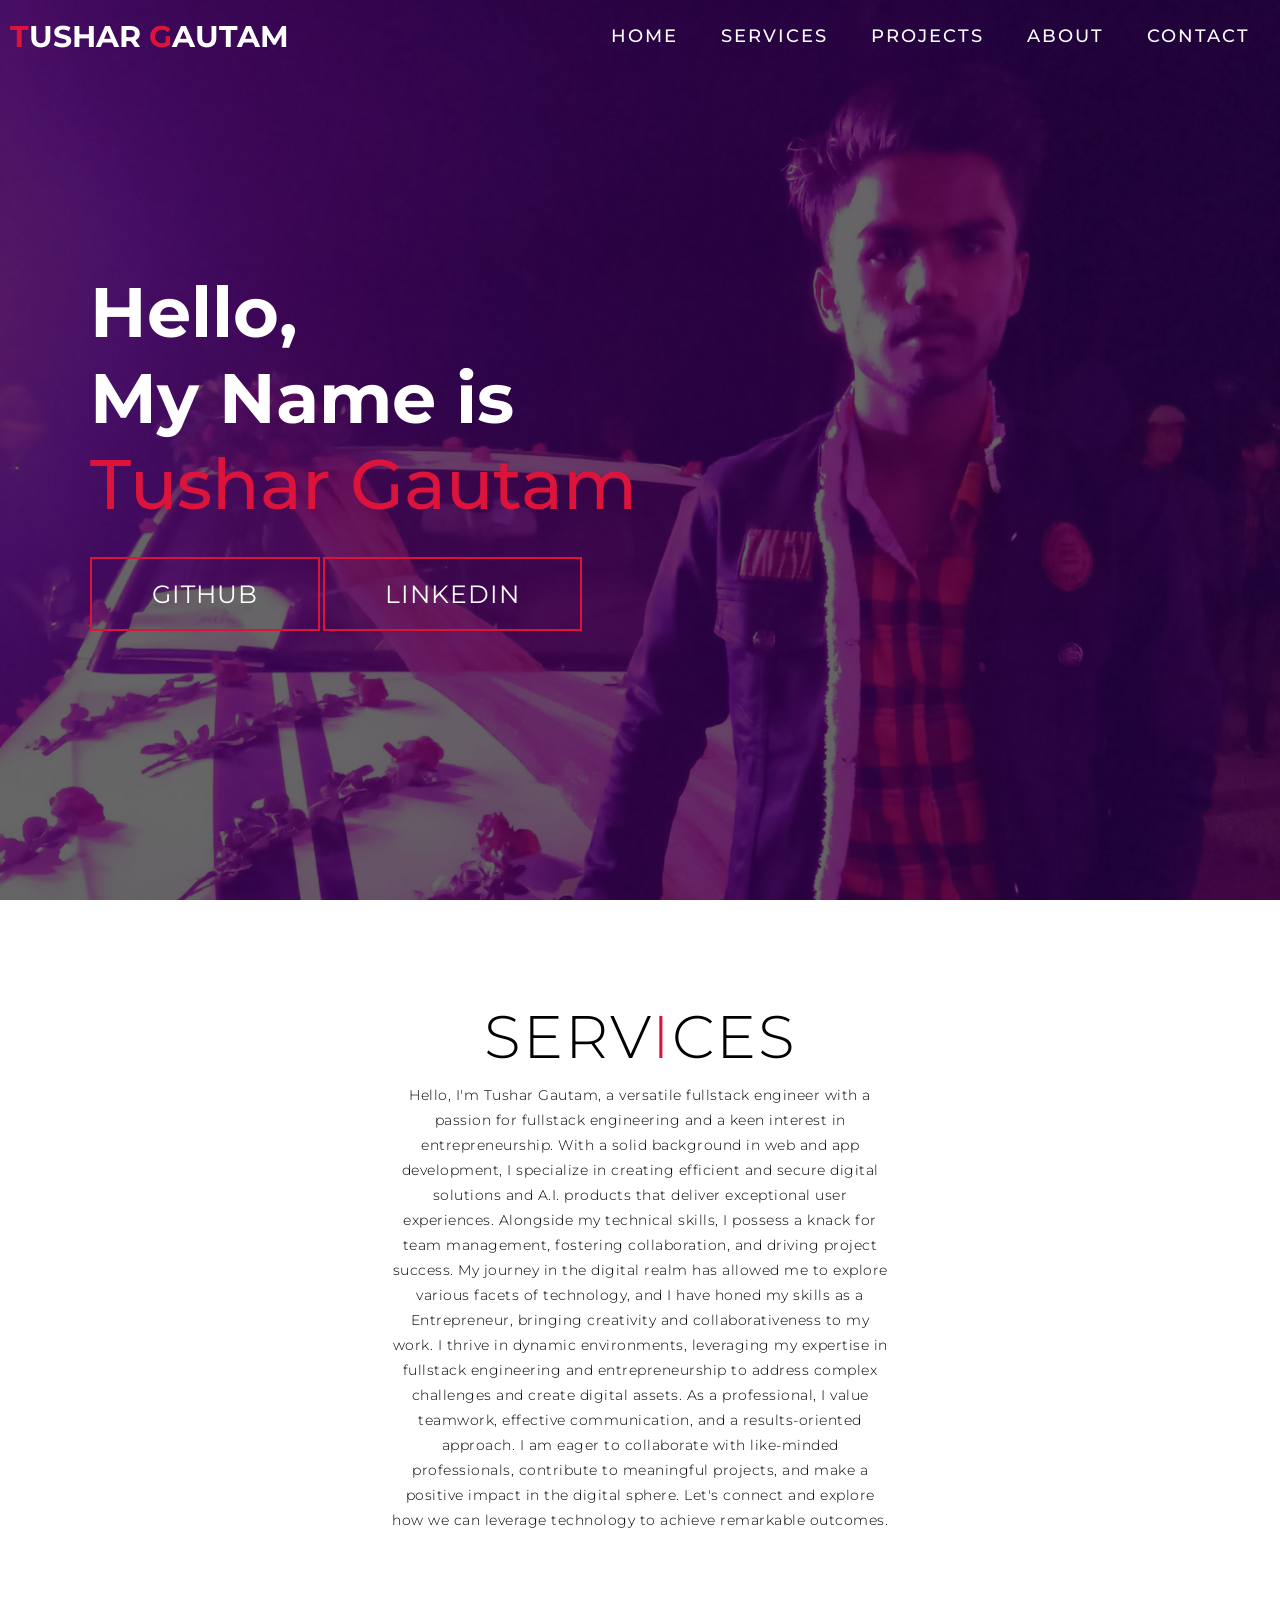
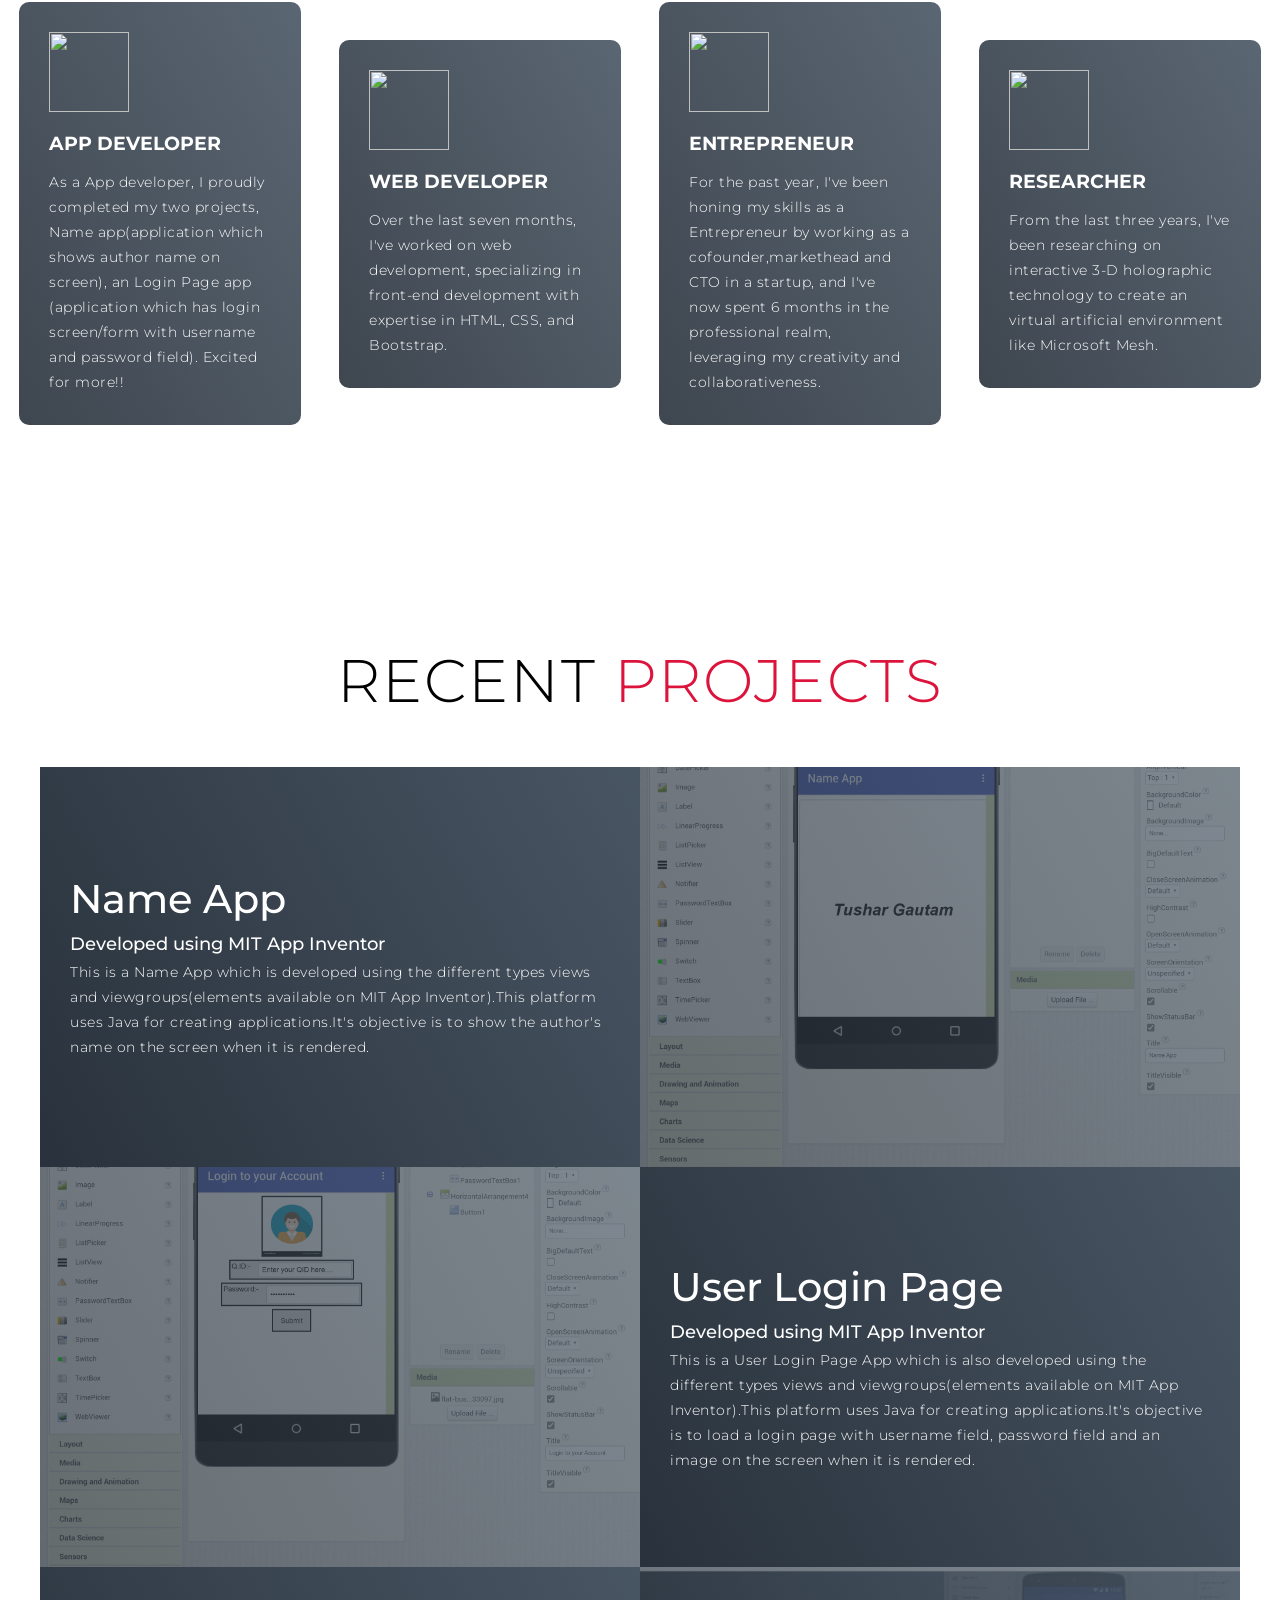
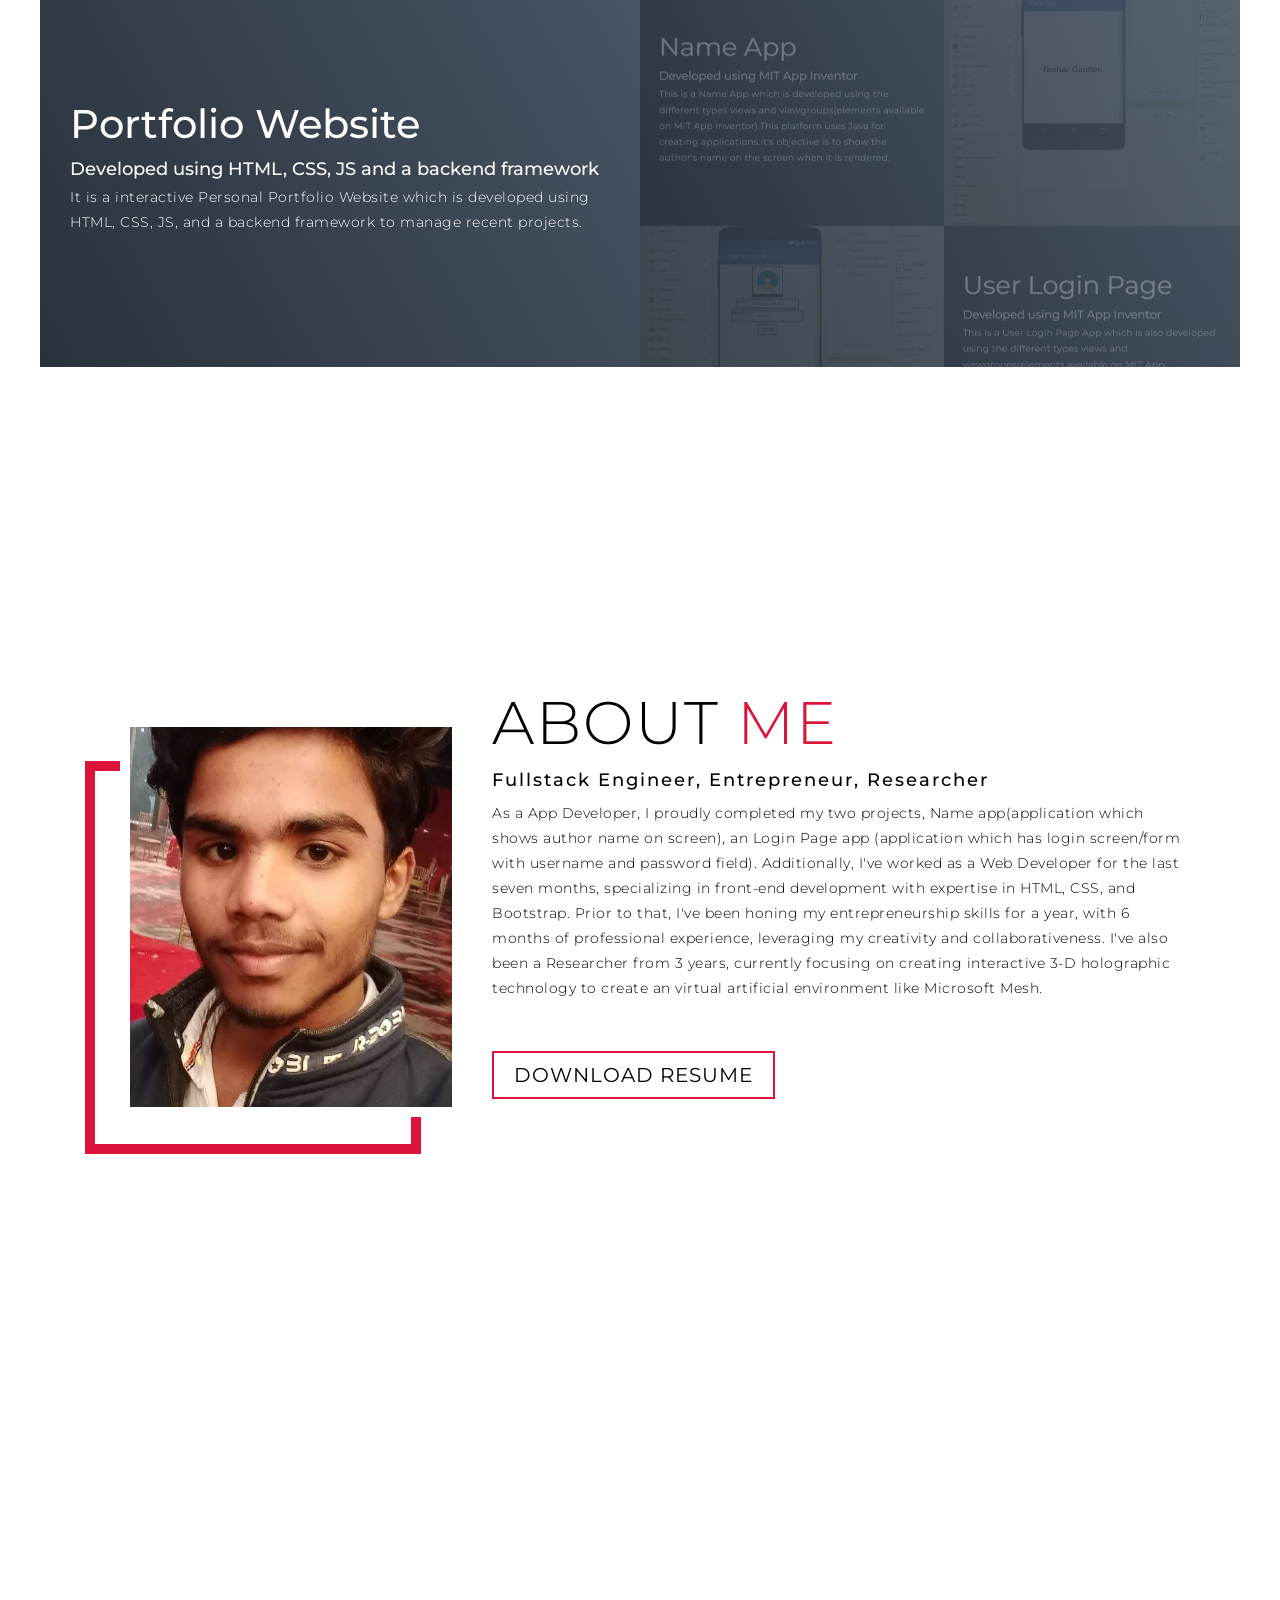
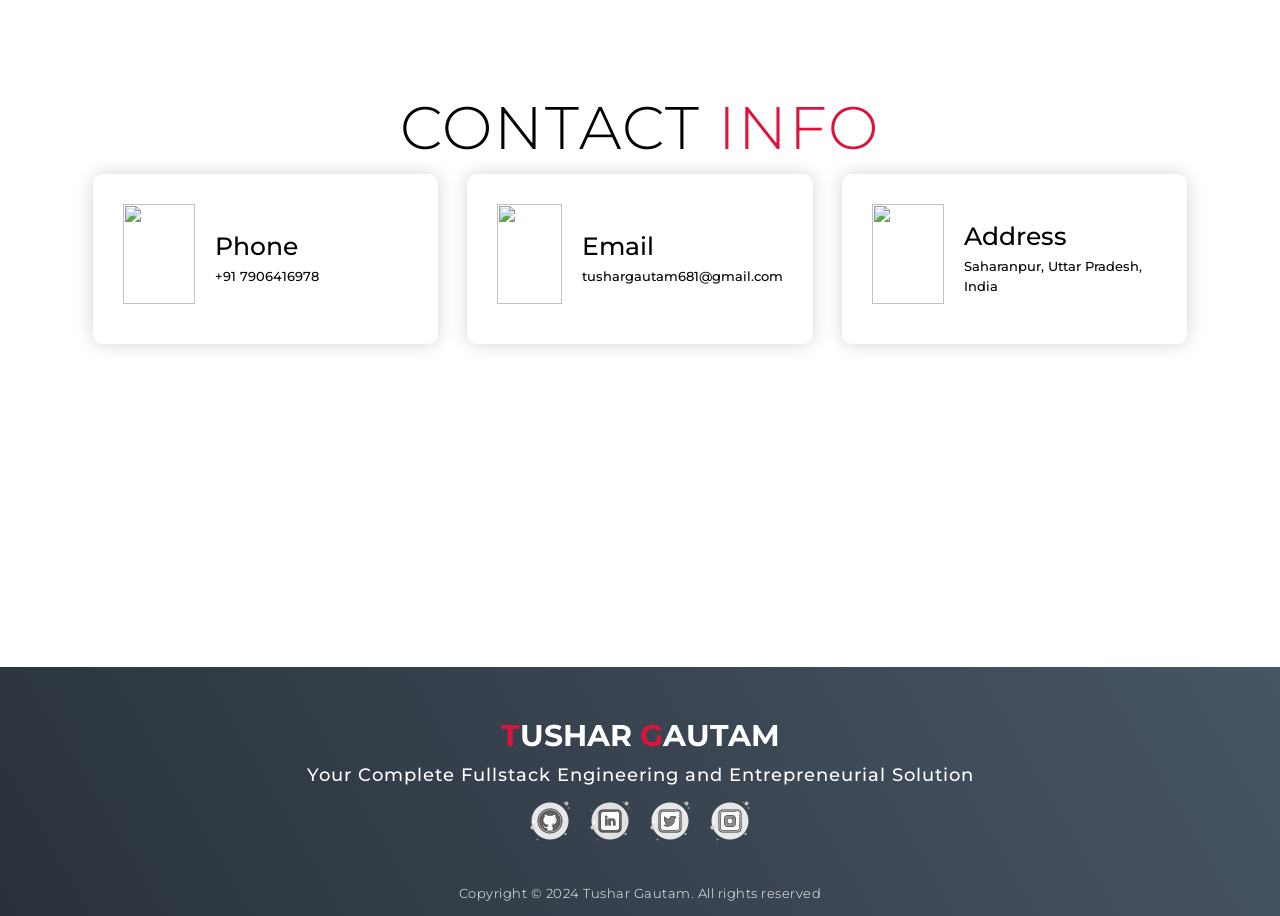
==== index.html @ 9d3590fe "Add files via upload" ====
<!DOCTYPE html>
<html lang="en">
<head>
  <meta charset="UTF-8">
  <meta name="viewport" content="width=device-width, initial-scale=1.0">
  <link rel="stylesheet" href="style.css">
  <title>My Portfolio Website</title>
</head>
<body>
  <!-- Header -->
  <section id="header">
    <div class="header container">
      <div class="nav-bar">
        <div class="brand">
          <a href="#hero">
            <h1><span>T</span>ushar <span>G</span>autam</h1>
          </a>
        </div>
        <div class="nav-list">
          <div class="hamburger">
            <div class="bar"></div>
          </div>
          <ul>
            <li><a href="#hero" data-after="Home">Home</a></li>
            <li><a href="#services" data-after="Service">Services</a></li>
            <li><a href="#projects" data-after="Projects">Projects</a></li>
            <li><a href="#about" data-after="About">About</a></li>
            <li><a href="#contact" data-after="Contact">Contact</a></li>
          </ul>
        </div>
      </div>
    </div>
  </section>
  <!-- End Header -->
  <!-- Hero Section  -->
  <section id="hero">
    <div class="hero container">
      <div>
        <h1>Hello, <span></span></h1>
        <h1>My Name is <span></span></h1>
        <h1>Tushar Gautam<span></span></h1>
        <a href="https://github.com/tushargautam681" type="button" target="_blank" class="cta">Github</a>
        <a href="https://www.linkedin.com/in/tushargautam681/" type="button" target="_blank"
          class="cta">LinkedIn</a>
      </div>
    </div>
  </section>
  <!-- End Hero Section  -->
  <!-- Service Section -->
  <section id="services">
    <div class="services container">
      <div class="service-top">
        <h1 class="section-title">Serv<span>i</span>ces</h1>
        <p>Hello, I'm Tushar Gautam, a versatile fullstack engineer with a passion for fullstack engineering and a keen interest in
          entrepreneurship. With a solid background in web and app development, I specialize in creating efficient and
          secure digital solutions and A.I. products that deliver exceptional user experiences. Alongside my technical skills, I possess a
          knack for team management, fostering collaboration, and driving project success.

          My journey in the digital realm has allowed me to explore various facets of technology, and I have honed my
          skills as a Entrepreneur, bringing creativity and collaborativeness to my work. I thrive in dynamic environments,
          leveraging my expertise in fullstack engineering and entrepreneurship to address complex challenges and create digital
          assets.

          As a professional, I value teamwork, effective communication, and a results-oriented approach. I am eager to
          collaborate with like-minded professionals, contribute to meaningful projects, and make a positive impact in
          the digital sphere. Let's connect and explore how we can leverage technology to achieve remarkable outcomes.
        </p>
      </div>
      <div class="service-bottom h-100">
        <div class="service-item">
          <div class="icon"><img src="https://img.icons8.com/bubbles/100/000000/services.png" /></div>
          <h2>App Developer</h2>
          <p>As a App developer, I proudly completed my two projects, Name app(application which shows author name on screen), an Login Page app (application which has login screen/form with username and password field). Excited for more!!</p>
        </div>
        <div class="service-item">
          <div class="icon"><img src="https://img.icons8.com/bubbles/100/000000/services.png" /></div>
          <h2>Web Developer</h2>
          <p>Over the last seven months, I've worked on web development, specializing in front-end development with
            expertise in HTML, CSS, and Bootstrap.</p>
        </div>
        <div class="service-item">
          <div class="icon"><img src="https://img.icons8.com/bubbles/100/000000/services.png" /></div>
          <h2>Entrepreneur</h2>
          <p>For the past year, I've been honing my skills as a Entrepreneur by working as a cofounder,markethead and CTO in a startup, and I've now spent 6 months in the
            professional realm, leveraging my creativity and collaborativeness. </p>
        </div>
        <div class="service-item">
          <div class="icon"><img src="https://img.icons8.com/bubbles/100/000000/services.png" /></div>
          <h2>Researcher</h2>
          <p>From the last three years, I've been researching on interactive 3-D holographic technology to create an virtual artificial environment like Microsoft Mesh.</p>
        </div>
      </div>
    </div>
  </section>
  <!-- End Service Section -->
  <!-- Projects Section -->
  <section id="projects">
    <div class="projects container">
      <div class="projects-header">
        <h1 class="section-title">Recent <span>Projects</span></h1>
      </div>
      <div class="all-projects">
        <!-- <div class="project-item">
          <div class="project-info">
            <h1>J.A.R.V.I.S</h1>
            <h2>Just A Rather Very Intelligent System</h2>
            <p>J.A.R.V.I.S. is an intelligent AI assistant designed to assist users with basic tasks such as sending
              emails, displaying the current time and weather, playing music, and more. With its advanced capabilities,
              it simplifies daily activities, making life more convenient. Whether you need to check the weather before
              stepping out or enjoy your favorite tunes effortlessly, J.A.R.V.I.S. is here to help. Its intuitive
              interface and smart algorithms ensure smooth interactions, allowing users to focus on what matters most.
              From organizing schedules to providing real-time information, J.A.R.V.I.S. is the go-to AI assistant for
              seamless and efficient task management.</p>
          </div>
          <div class="project-img">
            <img src="jarvis.png" alt="img">
          </div>
        </div> -->
        <div class="project-item">
          <div class="project-info">
            <h1>Name App</h1>
            <h2>Developed using MIT App Inventor</h2>
            <p>This is a Name App which is developed using the different types views and viewgroups(elements available on MIT App Inventor).This platform uses Java for creating applications.It's objective is to show the author's name on the screen when it is rendered.</p>
          </div>
          <div class="project-img">
            <img src="Name App.png" alt="img">
          </div>
        </div>
        <div class="project-item">
          <div class="project-info">
            <h1>User Login Page</h1>
            <h2>Developed using MIT App Inventor</h2>
            <p>This is a User Login Page App which is also developed using the different types views and viewgroups(elements available on MIT App Inventor).This platform uses Java for creating applications.It's objective is to load a login page with username field, password field and an image on the screen when it is rendered.</p>
          </div>
          <div class="project-img">
            <img src="Login Page App.png" alt="img">
          </div>
        </div>
        <div class="project-item">
          <div class="project-info">
            <h1>Portfolio Website</h1>
            <h2>Developed using HTML, CSS, JS and a backend framework</h2>
            <p>It is a interactive Personal Portfolio Website which is developed using HTML, CSS, JS, and a backend framework to manage recent projects.</p>
          </div>
          <div class="project-img">
            <img src="portfolio website.png" alt="img">
          </div>
        </div>
        </div>
      </div>
    </div>
  </section>
  <!-- End Projects Section -->
  <!-- About Section -->
  <section id="about">
    <div class="about container">
      <div class="col-left">
        <div class="about-img">
          <img src="tushar 2.jpg" alt="img">
        </div>
      </div>
      <div class="col-right">
        <h1 class="section-title">About <span>me</span></h1>
        <h2>Fullstack Engineer, Entrepreneur, Researcher</h2>
        <p>As a App Developer, I proudly completed my two projects, Name app(application which shows author name on screen), an Login Page app (application which has login screen/form with username and password field). Additionally, I've worked as a Web Developer for the last seven months, specializing in
          front-end development with expertise in HTML, CSS, and Bootstrap. Prior to that, I've been honing my entrepreneurship skills for a year, with 6 months of professional experience, leveraging my creativity and collaborativeness.
          I've also been a Researcher from 3 years, currently focusing on creating interactive 3-D holographic technology to create an virtual artificial environment like Microsoft Mesh.</p>
        <a href="Tushar Gautam Resume.pdf" target="_blank" class="cta">Download Resume</a>
      </div>
    </div>
  </section>
  <!-- End About Section -->
  <!-- Contact Section -->
  <section id="contact">
    <div class="contact container">
      <div>
        <h1 class="section-title">Contact <span>info</span></h1>
      </div>
      <div class="contact-items">
        <div class="contact-item">
          <div class="icon"><img src="https://img.icons8.com/bubbles/100/000000/phone.png" /></div>
          <div class="contact-info">
            <h1>Phone</h1>
            <h2>+91 7906416978</h2>
          </div>
        </div>
        <div class="contact-item">
          <div class="icon"><img src="https://img.icons8.com/bubbles/100/000000/new-post.png" /></div>
          <div class="contact-info">
            <h1>Email</h1>
            <h2>tushargautam681@gmail.com</h2>
          </div>
        </div>
        <div class="contact-item">
          <div class="icon"><img src="https://img.icons8.com/bubbles/100/000000/map-marker.png" /></div>
          <div class="contact-info">
            <h1>Address</h1>
            <h2>Saharanpur, Uttar Pradesh, India</h2>
          </div>
        </div>
      </div>
    </div>
  </section>
  <!-- End Contact Section -->
  <!-- Footer -->
  <section id="footer">
    <div class="footer container">
      <div class="brand">
        <h1><span>T</span>ushar <span>G</span>autam</h1>
      </div>
      <h2>Your Complete Fullstack Engineering and Entrepreneurial Solution</h2>
      <div class="social-icon">
        <div class="social-item">
          <a href="https://github.com/tushargautam681"><img src="github.png" /></a>
        </div>
        <div class="social-item">
          <a href="https://www.linkedin.com/in/tushar-gautam-a89b50284"><img src="linkedin.png" /></a>
        </div>
        <div class="social-item">
          <a href="https://twitter.com/tushargautam681?t=Szt9xp5AQgfSoUgR1gA1IQ&s=09"><img src="twitter2.png" /></a>
        </div>
        <div class="social-item">
          <a href="https://www.instagram.com/tushargautam681/"><img src="instagram-new.png" /></a>
        </div>
      </div>
      <p>Copyright © 2024 Tushar Gautam. All rights reserved</p>
    </div>
  </section>
  <!-- End Footer -->
  <script src="./app.js"></script>
</body>
</html>
---- style.css ----
@import 'https://fonts.googleapis.com/css?family=Montserrat:300, 400, 700&display=swap';
* {
	padding: 0;
	margin: 0;
	box-sizing: border-box;
}
html {
	font-size: 10px;
	font-family: 'Montserrat', sans-serif;
	scroll-behavior: smooth;
}
a {
	text-decoration: none;
}
.container {
	min-height: 100vh;
	width: 100%;
	display: flex;
	align-items: center;
	justify-content: center;
}
img {
	height: 100%;
	width: 100%;
	object-fit: cover;
}
p {
	color: black;
	font-size: 1.4rem;
	margin-top: 5px;
	line-height: 2.5rem;
	font-weight: 300;
	letter-spacing: 0.05rem;
}
.section-title {
	font-size: 4rem;
	font-weight: 300;
	color: black;
	margin-bottom: 10px;
	text-transform: uppercase;
	letter-spacing: 0.2rem;
	text-align: center;
}
.section-title span {
	color: crimson;
}

.cta {
	display: inline-block;
	padding: 10px 30px;
	color: white;
	background-color: transparent;
	border: 2px solid crimson;
	font-size: 2rem;
	text-transform: uppercase;
	letter-spacing: 0.1rem;
	margin-top: 30px;
	transition: 0.3s ease;
	transition-property: background-color, color;
}
.cta:hover {
	color: white;
	background-color: crimson;
}
.brand h1 {
	font-size: 3rem;
	text-transform: uppercase;
	color: white;
}
.brand h1 span {
	color: crimson;
}

/* Header section */
#header {
	position: fixed;
	z-index: 1000;
	left: 0;
	top: 0;
	width: 100vw;
	height: auto;
}
#header .header {
	min-height: 8vh;
	background-color: rgba(31, 30, 30, 0.24);
	transition: 0.3s ease background-color;
}
#header .nav-bar {
	display: flex;
	align-items: center;
	justify-content: space-between;
	width: 100%;
	height: 100%;
	max-width: 1300px;
	padding: 0 10px;
}
#header .nav-list ul {
	list-style: none;
	position: absolute;
	background-color: rgb(31, 30, 30);
	width: 100vw;
	height: 100vh;
	left: 100%;
	top: 0;
	display: flex;
	flex-direction: column;
	justify-content: center;
	align-items: center;
	z-index: 1;
	overflow-x: hidden;
	transition: 0.5s ease left;
}
#header .nav-list ul.active {
	left: 0%;
}
#header .nav-list ul a {
	font-size: 2.5rem;
	font-weight: 500;
	letter-spacing: 0.2rem;
	text-decoration: none;
	color: white;
	text-transform: uppercase;
	padding: 20px;
	display: block;
}
#header .nav-list ul a::after {
	content: attr(data-after);
	position: absolute;
	top: 50%;
	left: 50%;
	transform: translate(-50%, -50%) scale(0);
	color: rgba(240, 248, 255, 0.021);
	font-size: 13rem;
	letter-spacing: 50px;
	z-index: -1;
	transition: 0.3s ease letter-spacing;
}
#header .nav-list ul li:hover a::after {
	transform: translate(-50%, -50%) scale(1);
	letter-spacing: initial;
}
#header .nav-list ul li:hover a {
	color: crimson;
}
#header .hamburger {
	height: 60px;
	width: 60px;
	display: inline-block;
	border: 3px solid white;
	border-radius: 50%;
	position: relative;
	display: flex;
	align-items: center;
	justify-content: center;
	z-index: 100;
	cursor: pointer;
	transform: scale(0.8);
	margin-right: 20px;
}
#header .hamburger:after {
	position: absolute;
	content: '';
	height: 100%;
	width: 100%;
	border-radius: 50%;
	border: 3px solid white;
	animation: hamburger_puls 1s ease infinite;
}
#header .hamburger .bar {
	height: 2px;
	width: 30px;
	position: relative;
	background-color: white;
	z-index: -1;
}
#header .hamburger .bar::after,
#header .hamburger .bar::before {
	content: '';
	position: absolute;
	height: 100%;
	width: 100%;
	left: 0;
	background-color: white;
	transition: 0.3s ease;
	transition-property: top, bottom;
}
#header .hamburger .bar::after {
	top: 8px;
}
#header .hamburger .bar::before {
	bottom: 8px;
}
#header .hamburger.active .bar::before {
	bottom: 0;
}
#header .hamburger.active .bar::after {
	top: 0;
}
/* End Header section */

/* Hero Section */
#hero {
	background-image: url(tushar\ 1.jpg);
	background-size: cover;
	background-position: top center;
	position: relative;
	z-index: 1;
}
#hero::after {
	content: '';
	position: absolute;
	left: 0;
	top: 0;
	height: 100%;
	width: 100%;
	background-color: black;
	opacity: 0.6;
	z-index: -1;
}
#hero .hero {
	max-width: 1200px;
	margin: 0 auto;
	padding: 0 50px;
	justify-content: flex-start;
}
#hero h1 {
	display: block;
	width: fit-content;
	font-size: 4rem;
	position: relative;
	color: transparent;
	animation: text_reveal 0.5s ease forwards;
	animation-delay: 1s;
}
#hero h1:nth-child(1) {
	animation-delay: 1s;
}
#hero h1:nth-child(2) {
	animation-delay: 2s;
}
#hero h1:nth-child(3) {
	animation: text_reveal_name 0.5s ease forwards;
	animation-delay: 3s;
}
#hero h1 span {
	position: absolute;
	top: 0;
	left: 0;
	height: 100%;
	width: 0;
	background-color: crimson;
	animation: text_reveal_box 1s ease;
	animation-delay: 0.5s;
}
#hero h1:nth-child(1) span {
	animation-delay: 0.5s;
}
#hero h1:nth-child(2) span {
	animation-delay: 1.5s;
}
#hero h1:nth-child(3) span {
	animation-delay: 2.5s;
}

/* End Hero Section */

/* Services Section */
#services .services {
	flex-direction: column;
	text-align: center;
	max-width: 1500px;
	margin: 0 auto;
	padding: 100px 0;
}
#services .service-top {
	max-width: 500px;
	margin: 0 auto;
}
#services .service-bottom {
	display: flex;
	align-items: center;
	justify-content: center;
	flex-wrap: wrap;
	margin-top: 50px;
}
#services .service-item {
	flex-basis: 80%;
	display: flex;
	align-items: flex-start;
	justify-content: center;
	flex-direction: column;
	padding: 30px;
	border-radius: 10px;
	background-image: url(./img/img-1.png);
	background-size: cover;
	margin: 10px 5%;
	position: relative;
	z-index: 1;
	overflow: hidden;
}
#services .service-item::after {
	content: '';
	position: absolute;
	left: 0;
	top: 0;
	height: 100%;
	width: 100%;
	background-image: linear-gradient(60deg, #29323c 0%, #485563 100%);
	opacity: 0.9;
	z-index: -1;
}
#services .service-bottom .icon {
	height: 80px;
	width: 80px;
	margin-bottom: 20px;
}
#services .service-item h2 {
	font-size: 1.9rem;
	color: white;
	margin-bottom: 10px;
	text-transform: uppercase;
	width: -1px;
}
#services .service-item p {
	color: white;
	text-align: left;
}
/* End Services Section */

/* Projects section */
#projects .projects {
	flex-direction: column;
	max-width: 1200px;
	margin: 0 auto;
	padding: 100px 0;
}
#projects .projects-header h1 {
	margin-bottom: 50px;
}
#projects .all-projects {
	display: flex;
	align-items: center;
	justify-content: center;
	flex-direction: column;
}
#projects .project-item {
	display: flex;
	align-items: center;
	justify-content: center;
	flex-direction: column;
	width: 80%;
	margin: 20px auto;
	overflow: hidden;
	border-radius: 10px;
}
#projects .project-info {
	padding: 30px;
	flex-basis: 50%;
	height: 100%;
	display: flex;
	align-items: flex-start;
	justify-content: center;
	flex-direction: column;
	background-image: linear-gradient(60deg, #29323c 0%, #485563 100%);
	color: white;
.project-info .h1 a:link{
	text-decoration: none;
	color: red;
}
}
#projects .project-info h1 {
	font-size: 4rem;
	font-weight: 500;

}
#projects .project-info h2 {
	font-size: 1.8rem;
	font-weight: 500;
	margin-top: 10px;
}
#projects .project-info p {
	color: white;
}
#projects .project-img {
	flex-basis: 50%;
	height: 300px;
	overflow: hidden;
	position: relative;
}
#projects .project-img:after {
	content: '';
	position: absolute;
	left: 0;
	top: 0;
	height: 100%;
	width: 100%;
	background-image: linear-gradient(60deg, #29323c 0%, #485563 100%);
	opacity: 0.7;
}
#projects .project-img img {
	transition: 0.3s ease transform;
}
#projects .project-item:hover .project-img img {
	transform: scale(1.1);
}
/* End Projects section */

/* About Section */
#about .about {
	flex-direction: column-reverse;
	text-align: center;
	max-width: 1200px;
	margin: 0 auto;
	padding: 100px 20px;
}
#about .col-left {
	width: 250px;
	height: 360px;
}
#about .col-right {
	width: 100%;
}
#about .col-right h2 {
	font-size: 1.8rem;
	font-weight: 500;
	letter-spacing: 0.2rem;
	margin-bottom: 10px;
}
#about .col-right p {
	margin-bottom: 20px;
}
#about .col-right .cta {
	color: black;
	margin-bottom: 50px;
	padding: 10px 20px;
	font-size: 2rem;
}
#about .col-left .about-img {
	height: 100%;
	width: 100%;
	position: relative;
	border: 10px solid white;
}
#about .col-left .about-img::after {
	content: '';
	position: absolute;
	left: -33px;
	top: 19px;
	height: 98%;
	width: 98%;
	border: 7px solid crimson;
	z-index: -1;
}
/* End About Section */

/* contact Section */
#contact .contact {
	flex-direction: column;
	max-width: 1200px;
	margin: 0 auto;
	width: 90%;
}
#contact .contact-items {
	/* max-width: 400px; */
	width: 100%;
}
#contact .contact-item {
	width: 80%;
	padding: 20px;
	text-align: center;
	border-radius: 10px;
	padding: 30px;
	margin: 30px;
	display: flex;
	justify-content: center;
	align-items: center;
	flex-direction: column;
	box-shadow: 0px 0px 18px 0 #0000002c;
	transition: 0.3s ease box-shadow;
}
#contact .contact-item:hover {
	box-shadow: 0px 0px 5px 0 #0000002c;
}
#contact .icon {
	width: 70px;
	margin: 0 auto;
	margin-bottom: 10px;
}
#contact .contact-info h1 {
	font-size: 2.5rem;
	font-weight: 500;
	margin-bottom: 5px;
}
#contact .contact-info h2 {
	font-size: 1.3rem;
	line-height: 2rem;
	font-weight: 500;
}
/*End contact Section */

/* Footer */
#footer {
	background-image: linear-gradient(60deg, #29323c 0%, #485563 100%);
}
#footer .footer {
	min-height: 200px;
	flex-direction: column;
	padding-top: 50px;
	padding-bottom: 10px;
}
#footer h2 {
	color: white;
	font-weight: 500;
	font-size: 1.8rem;
	letter-spacing: 0.1rem;
	margin-top: 10px;
	margin-bottom: 10px;
}
#footer .social-icon {
	display: flex;
	margin-bottom: 30px;
}
#footer .social-item {
	height: 50px;
	width: 50px;
	margin: 0 5px;
}
#footer .social-item img {
	filter: grayscale(1);
	transition: 0.3s ease filter;
}
#footer .social-item:hover img {
	filter: grayscale(0);
}
#footer p {
	color: white;
	font-size: 1.3rem;
}
/* End Footer */

/* Keyframes */
@keyframes hamburger_puls {
	0% {
		opacity: 1;
		transform: scale(1);
	}
	100% {
		opacity: 0;
		transform: scale(1.4);
	}
}
@keyframes text_reveal_box {
	50% {
		width: 100%;
		left: 0;
	}
	100% {
		width: 0;
		left: 100%;
	}
}
@keyframes text_reveal {
	100% {
		color: white;
	}
}
@keyframes text_reveal_name {
	100% {
		color: crimson;
		font-weight: 500;
	}
}
/* End Keyframes */

/* Media Query For Tablet */
@media only screen and (min-width: 768px) {
	.cta {
		font-size: 2.5rem;
		padding: 20px 60px;
	}
	h1.section-title {
		font-size: 6rem;
	}

	/* Hero */
	#hero h1 {
		font-size: 7rem;
	}
	/* End Hero */

	/* Services Section */
	#services .service-bottom .service-item {
		flex-basis: 45%;
		margin: 2.5%;
	}
	/* End Services Section */

	/* Project */
	#projects .project-item {
		flex-direction: row;
	}
	#projects .project-item:nth-child(even) {
		flex-direction: row-reverse;
	}
	#projects .project-item {
		height: 400px;
		margin: 0;
		width: 100%;
		border-radius: 0;
	}
	#projects .all-projects .project-info {
		height: 100%;
	}
	#projects .all-projects .project-img {
		height: 100%;
	}
	/* End Project */

	/* About */
	#about .about {
		flex-direction: row;
	}
	#about .col-left {
		width: 600px;
		height: 400px;
		padding-left: 60px;
	}
	#about .about .col-left .about-img::after {
		left: -45px;
		top: 34px;
		height: 98%;
		width: 98%;
		border: 10px solid crimson;
	}
	#about .col-right {
		text-align: left;
		padding: 30px;
	}
	#about .col-right h1 {
		text-align: left;
	}
	/* End About */

	/* contact  */
	#contact .contact {
		flex-direction: column;
		padding: 100px 0;
		align-items: center;
		justify-content: center;
		min-width: 20vh;
	}
	#contact .contact-items {
		width: 100%;
		display: flex;
		flex-direction: row;
		justify-content: space-evenly;
		margin: 0;
	}
	#contact .contact-item {
		width: 30%;
		margin: 0;
		flex-direction: row;
	}
	#contact .contact-item .icon {
		height: 100px;
		width: 100px;
	}
	#contact .contact-item .icon img {
		object-fit: contain;
	}
	#contact .contact-item .contact-info {
		width: 100%;
		text-align: left;
		padding-left: 20px;
	}
	/* End contact  */
}
/* End Media Query For Tablet */

/* Media Query For Desktop */
@media only screen and (min-width: 1200px) {
	/* header */
	#header .hamburger {
		display: none;
	}
	#header .nav-list ul {
		position: initial;
		display: block;
		height: auto;
		width: fit-content;
		background-color: transparent;
	}
	#header .nav-list ul li {
		display: inline-block;
	}
	#header .nav-list ul li a {
		font-size: 1.8rem;
	}
	#header .nav-list ul a:after {
		display: none;
	}
	/* End header */

	#services .service-bottom .service-item {
		flex-basis: 22%;
		margin: 1.5%;
	}
}
/* End  Media Query For Desktop */
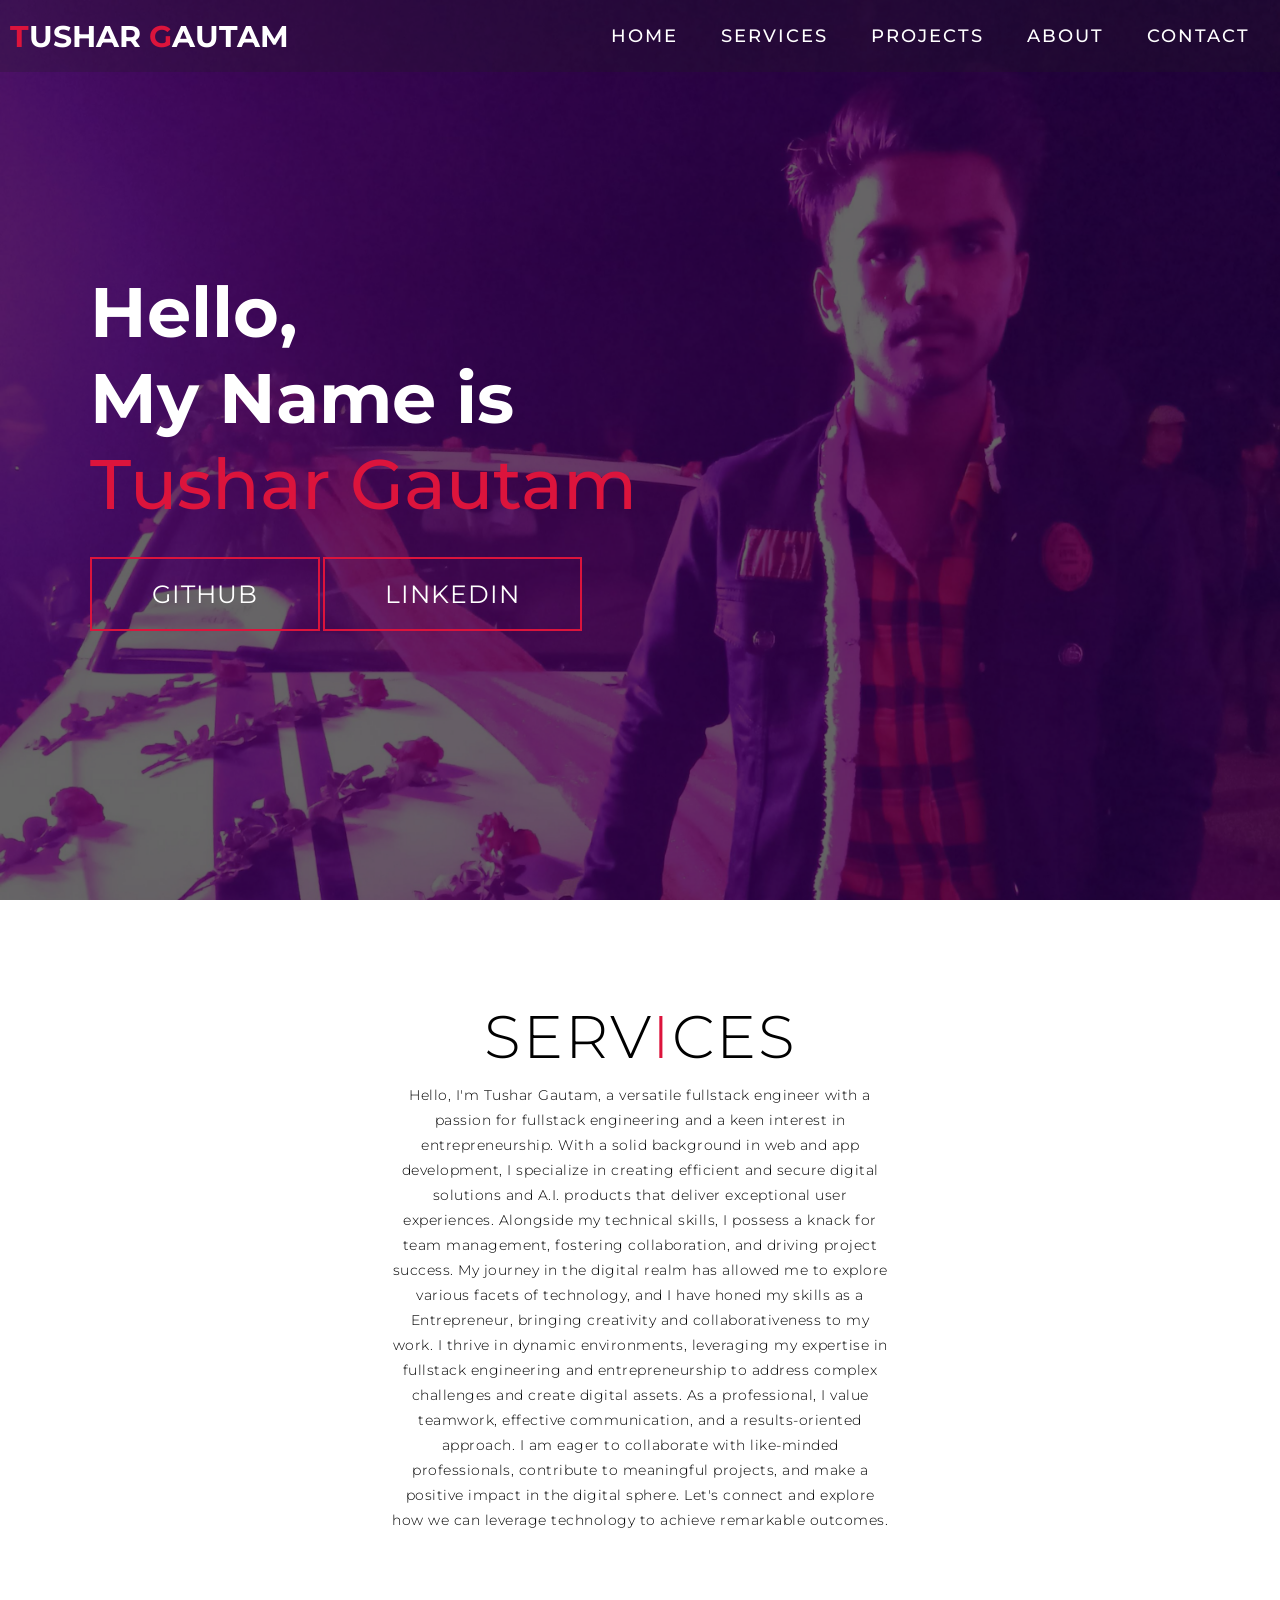
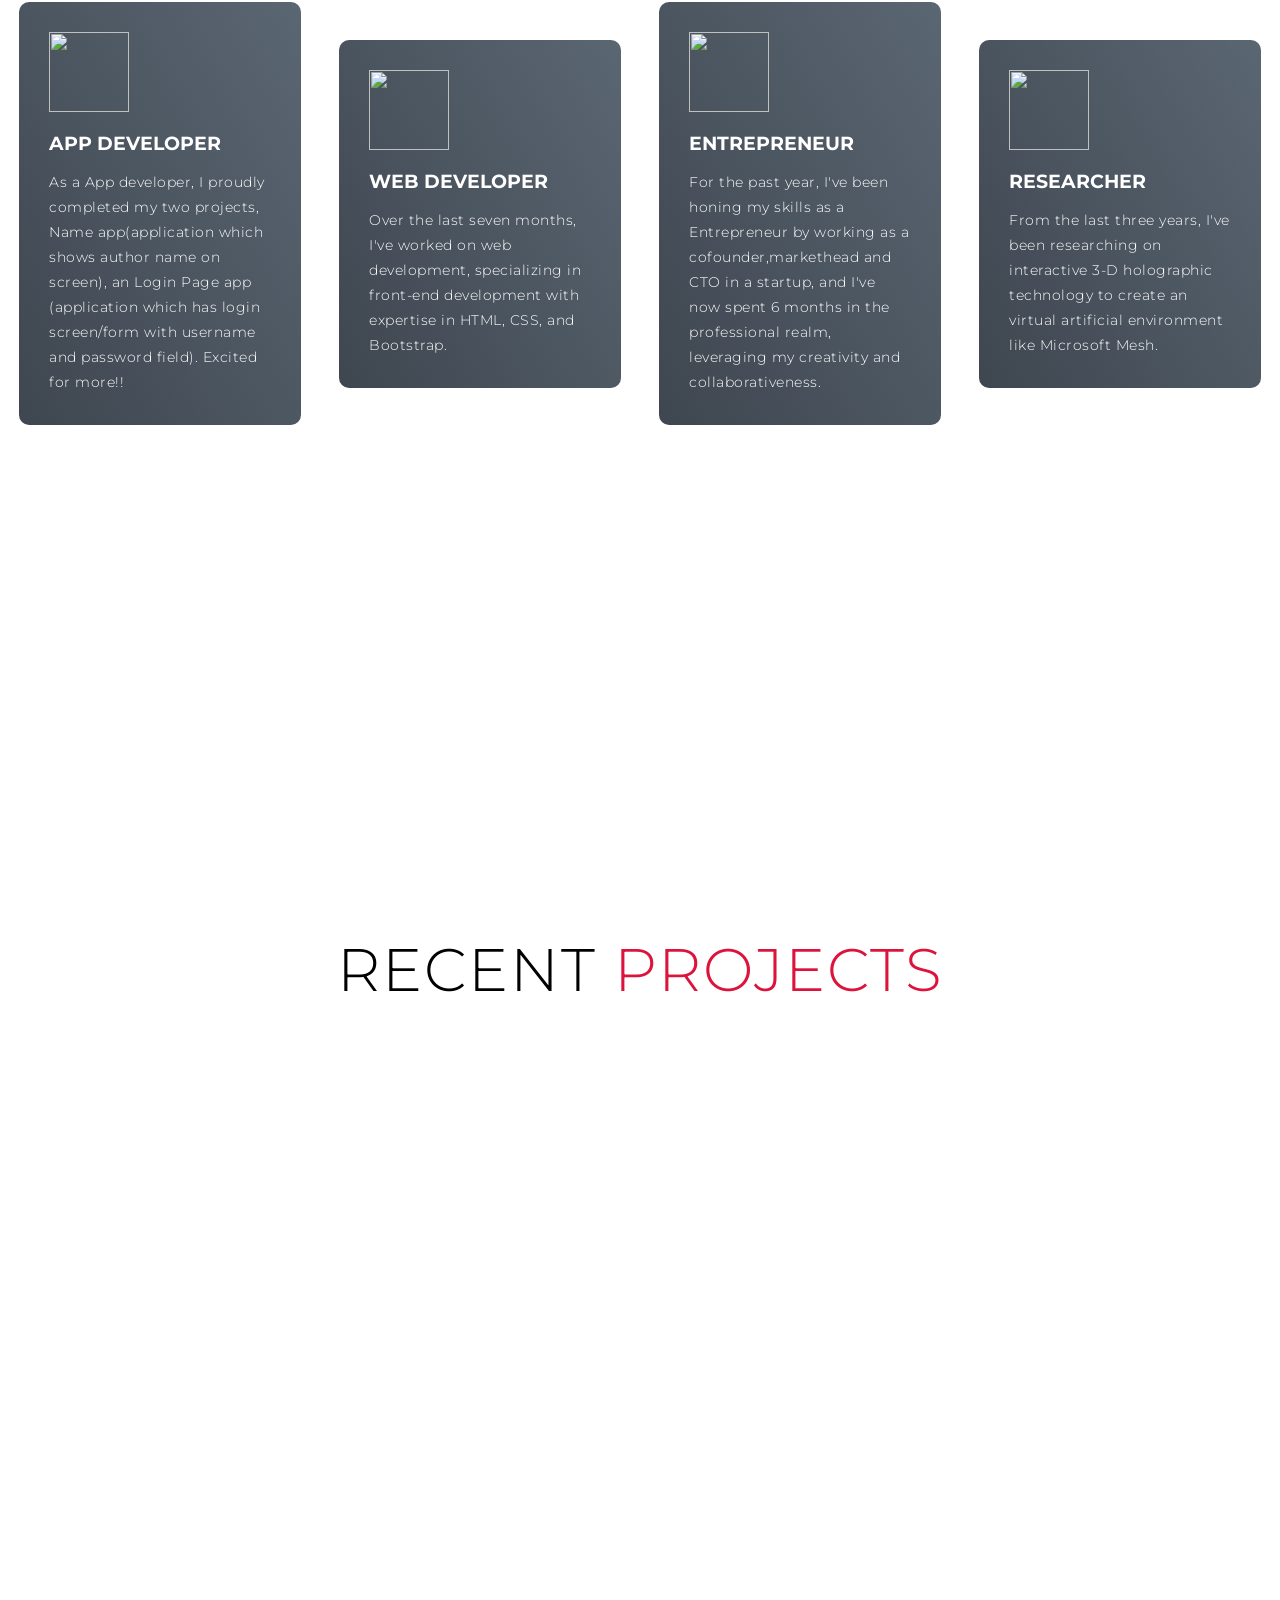
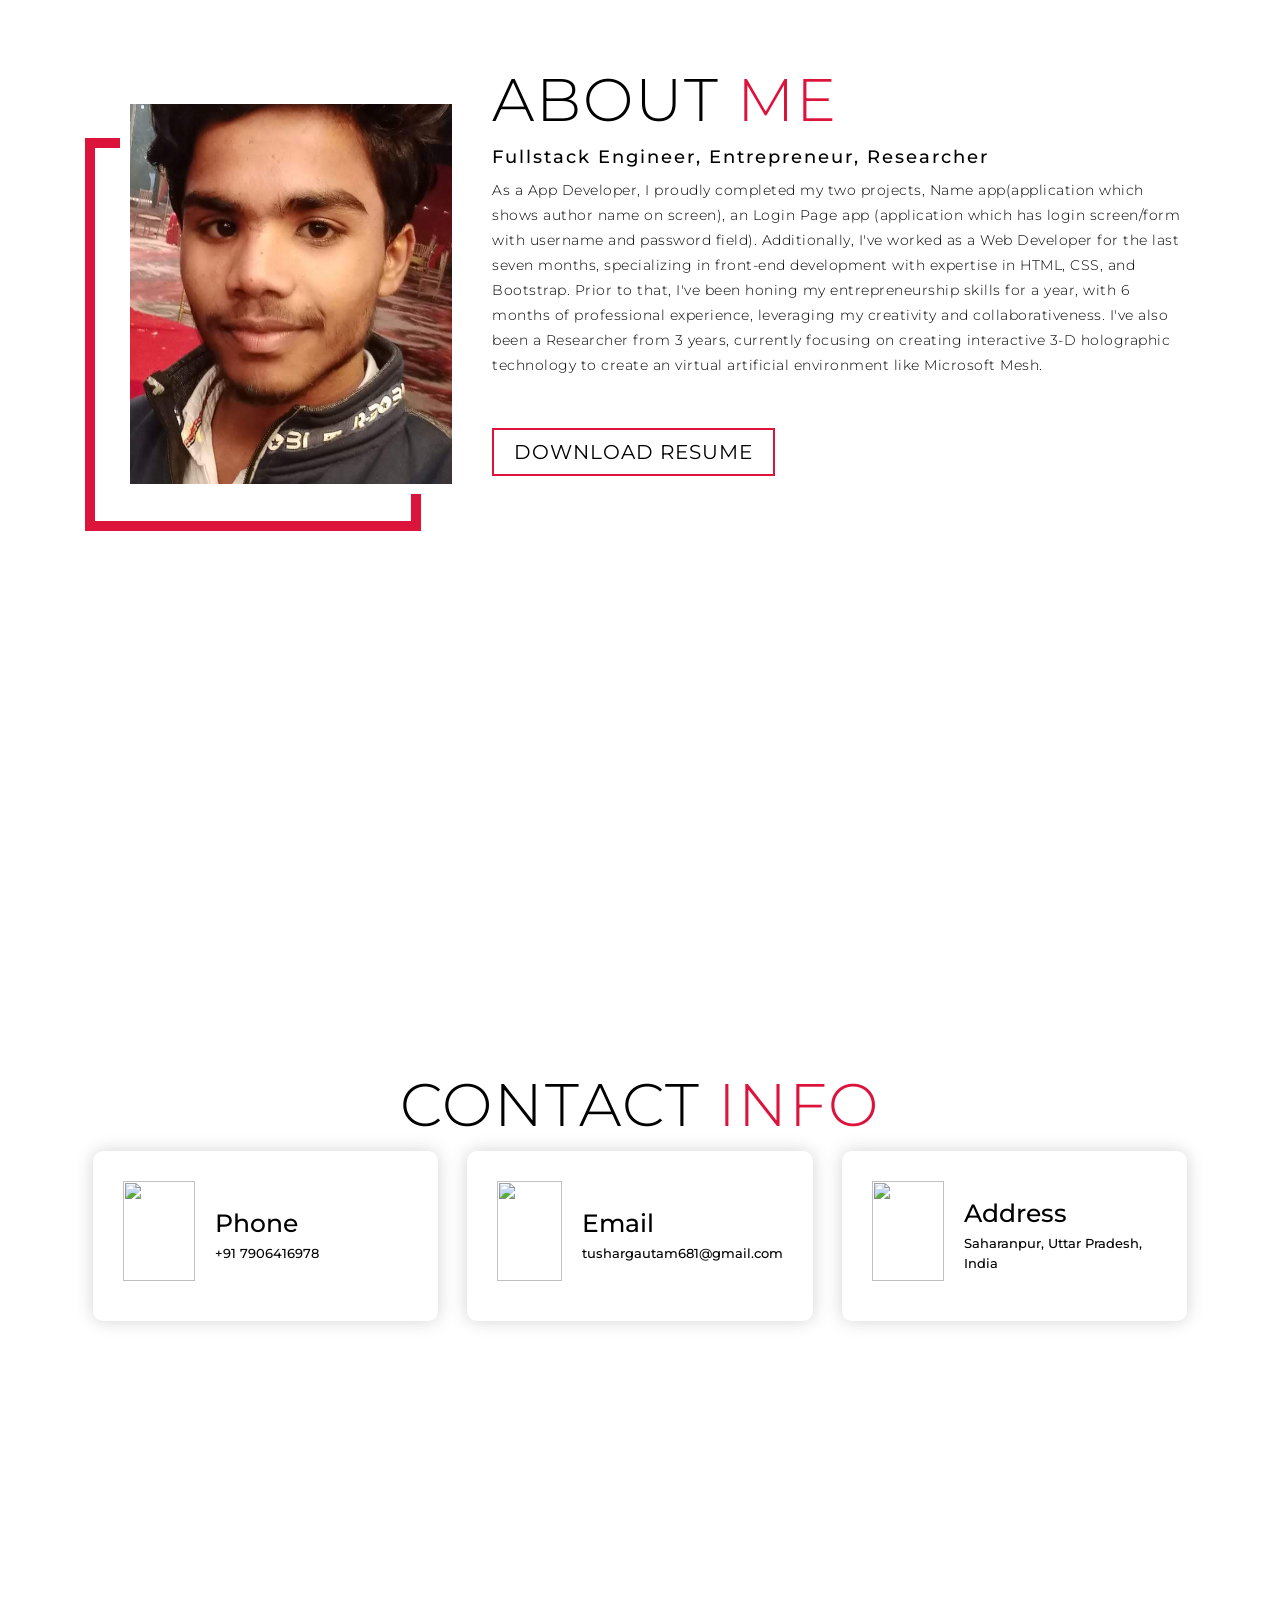
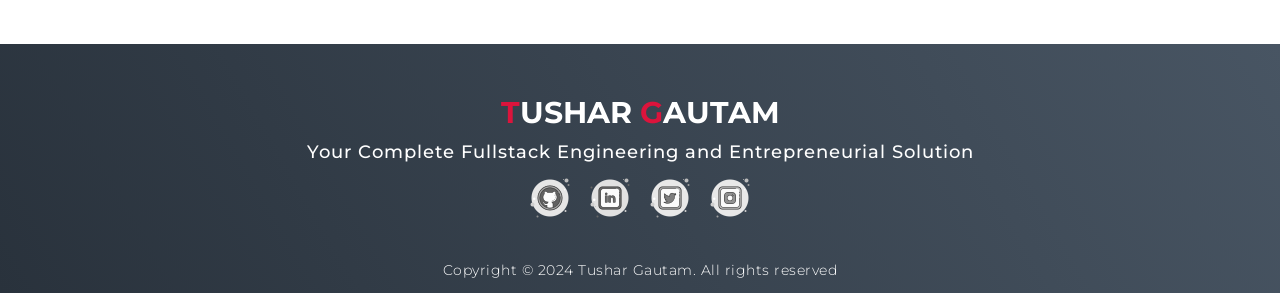
==== commit 75be5a88: "Add files via upload" ====
--- a/index.html
+++ b/index.html
@@ -94,62 +94,39 @@
   </section>
   <!-- End Service Section -->
   <!-- Projects Section -->
+  <!-- <section id="projects">
+    <div class="projects container">
+      <div class="projects-header">
+        <h1 class="section-title">Recent <span>Projects</span></h1>
+      </div>
+      <div class="all-projects">
+        <div class="project-item">
+          <div class="project-info">
+            <h1>Portfolio Website</h1>
+            <h2>Developed using HTML, CSS, JS and a backend framework</h2>
+            <p>It is a interactive Personal Portfolio Website which is developed using HTML, CSS, JS, and a backend framework to
+              manage recent projects.</p>
+          </div>
+          <div class="project-img">
+            <img src="portfolio website.png" alt="img">
+          </div>
+        </div>
+        </div>
+      </div>
+    </div>
+  </section> -->
+
   <section id="projects">
     <div class="projects container">
       <div class="projects-header">
         <h1 class="section-title">Recent <span>Projects</span></h1>
       </div>
       <div class="all-projects">
-        <!-- <div class="project-item">
-          <div class="project-info">
-            <h1>J.A.R.V.I.S</h1>
-            <h2>Just A Rather Very Intelligent System</h2>
-            <p>J.A.R.V.I.S. is an intelligent AI assistant designed to assist users with basic tasks such as sending
-              emails, displaying the current time and weather, playing music, and more. With its advanced capabilities,
-              it simplifies daily activities, making life more convenient. Whether you need to check the weather before
-              stepping out or enjoy your favorite tunes effortlessly, J.A.R.V.I.S. is here to help. Its intuitive
-              interface and smart algorithms ensure smooth interactions, allowing users to focus on what matters most.
-              From organizing schedules to providing real-time information, J.A.R.V.I.S. is the go-to AI assistant for
-              seamless and efficient task management.</p>
-          </div>
-          <div class="project-img">
-            <img src="jarvis.png" alt="img">
-          </div>
-        </div> -->
-        <div class="project-item">
-          <div class="project-info">
-            <h1>Name App</h1>
-            <h2>Developed using MIT App Inventor</h2>
-            <p>This is a Name App which is developed using the different types views and viewgroups(elements available on MIT App Inventor).This platform uses Java for creating applications.It's objective is to show the author's name on the screen when it is rendered.</p>
-          </div>
-          <div class="project-img">
-            <img src="Name App.png" alt="img">
-          </div>
-        </div>
-        <div class="project-item">
-          <div class="project-info">
-            <h1>User Login Page</h1>
-            <h2>Developed using MIT App Inventor</h2>
-            <p>This is a User Login Page App which is also developed using the different types views and viewgroups(elements available on MIT App Inventor).This platform uses Java for creating applications.It's objective is to load a login page with username field, password field and an image on the screen when it is rendered.</p>
-          </div>
-          <div class="project-img">
-            <img src="Login Page App.png" alt="img">
-          </div>
-        </div>
-        <div class="project-item">
-          <div class="project-info">
-            <h1>Portfolio Website</h1>
-            <h2>Developed using HTML, CSS, JS and a backend framework</h2>
-            <p>It is a interactive Personal Portfolio Website which is developed using HTML, CSS, JS, and a backend framework to manage recent projects.</p>
-          </div>
-          <div class="project-img">
-            <img src="portfolio website.png" alt="img">
-          </div>
-        </div>
-        </div>
-      </div>
-    </div>
-  </section>
+        <!-- Projects will be dynamically injected here -->
+      </div>
+    </div>
+  </section>
+  
   <!-- End Projects Section -->
   <!-- About Section -->
   <section id="about">
--- a/style.css
+++ b/style.css
@@ -534,8 +534,9 @@
 }
 #footer p {
 	color: white;
-	font-size: 1.3rem;
-}
+	font-size: 1.4rem;
+}
+ 
 /* End Footer */
 
 /* Keyframes */
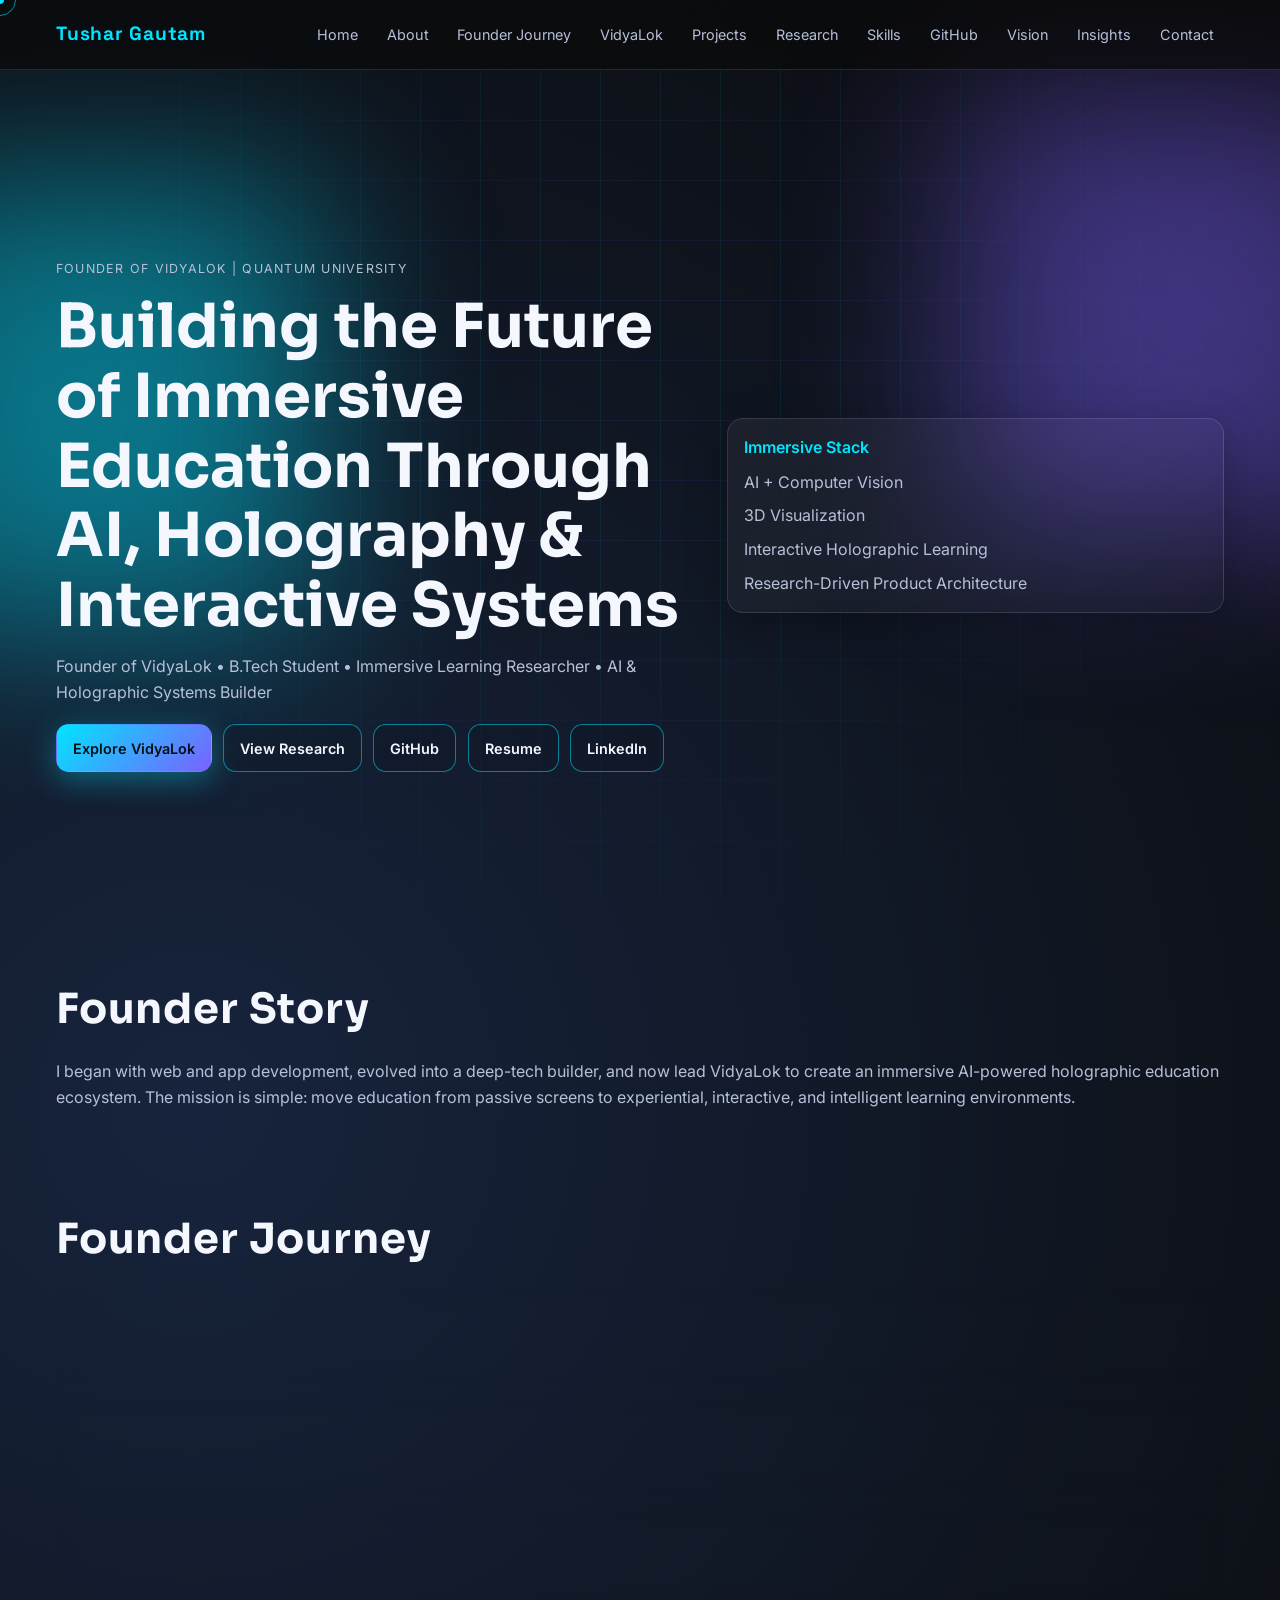
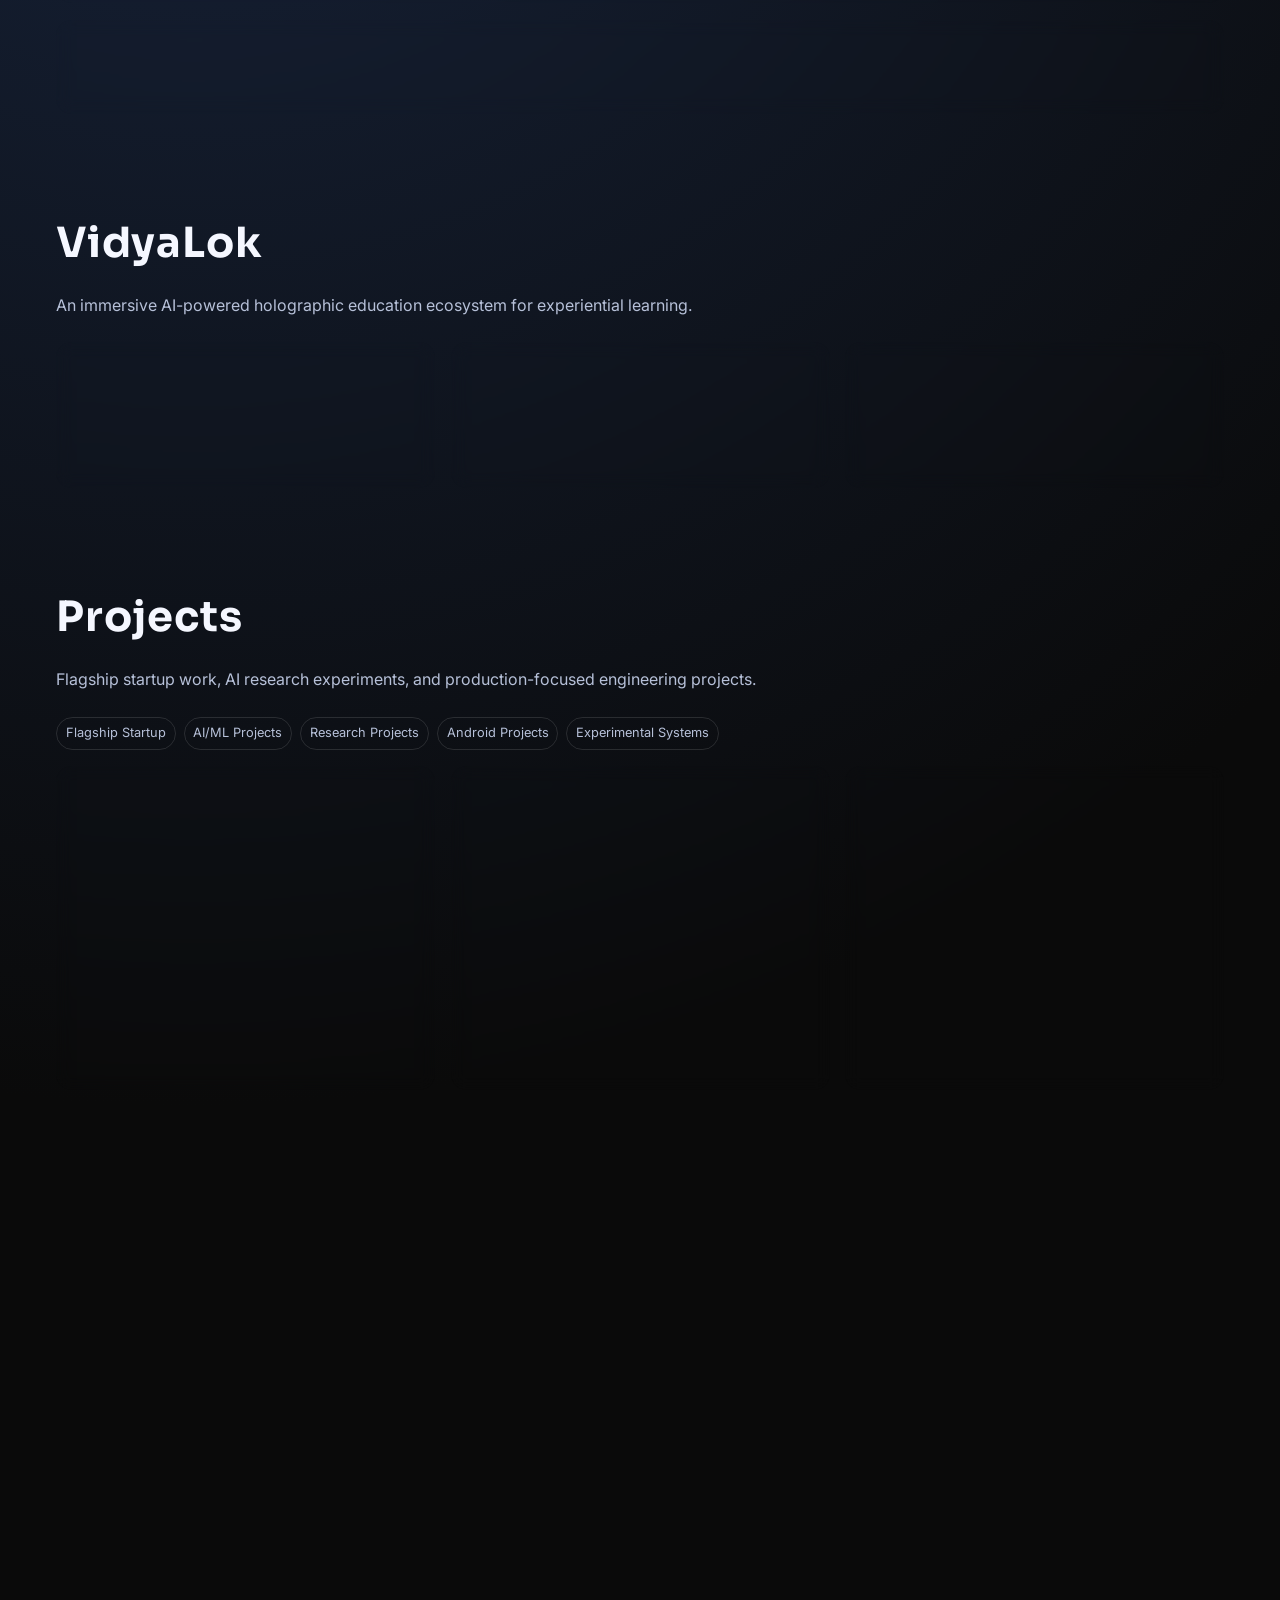
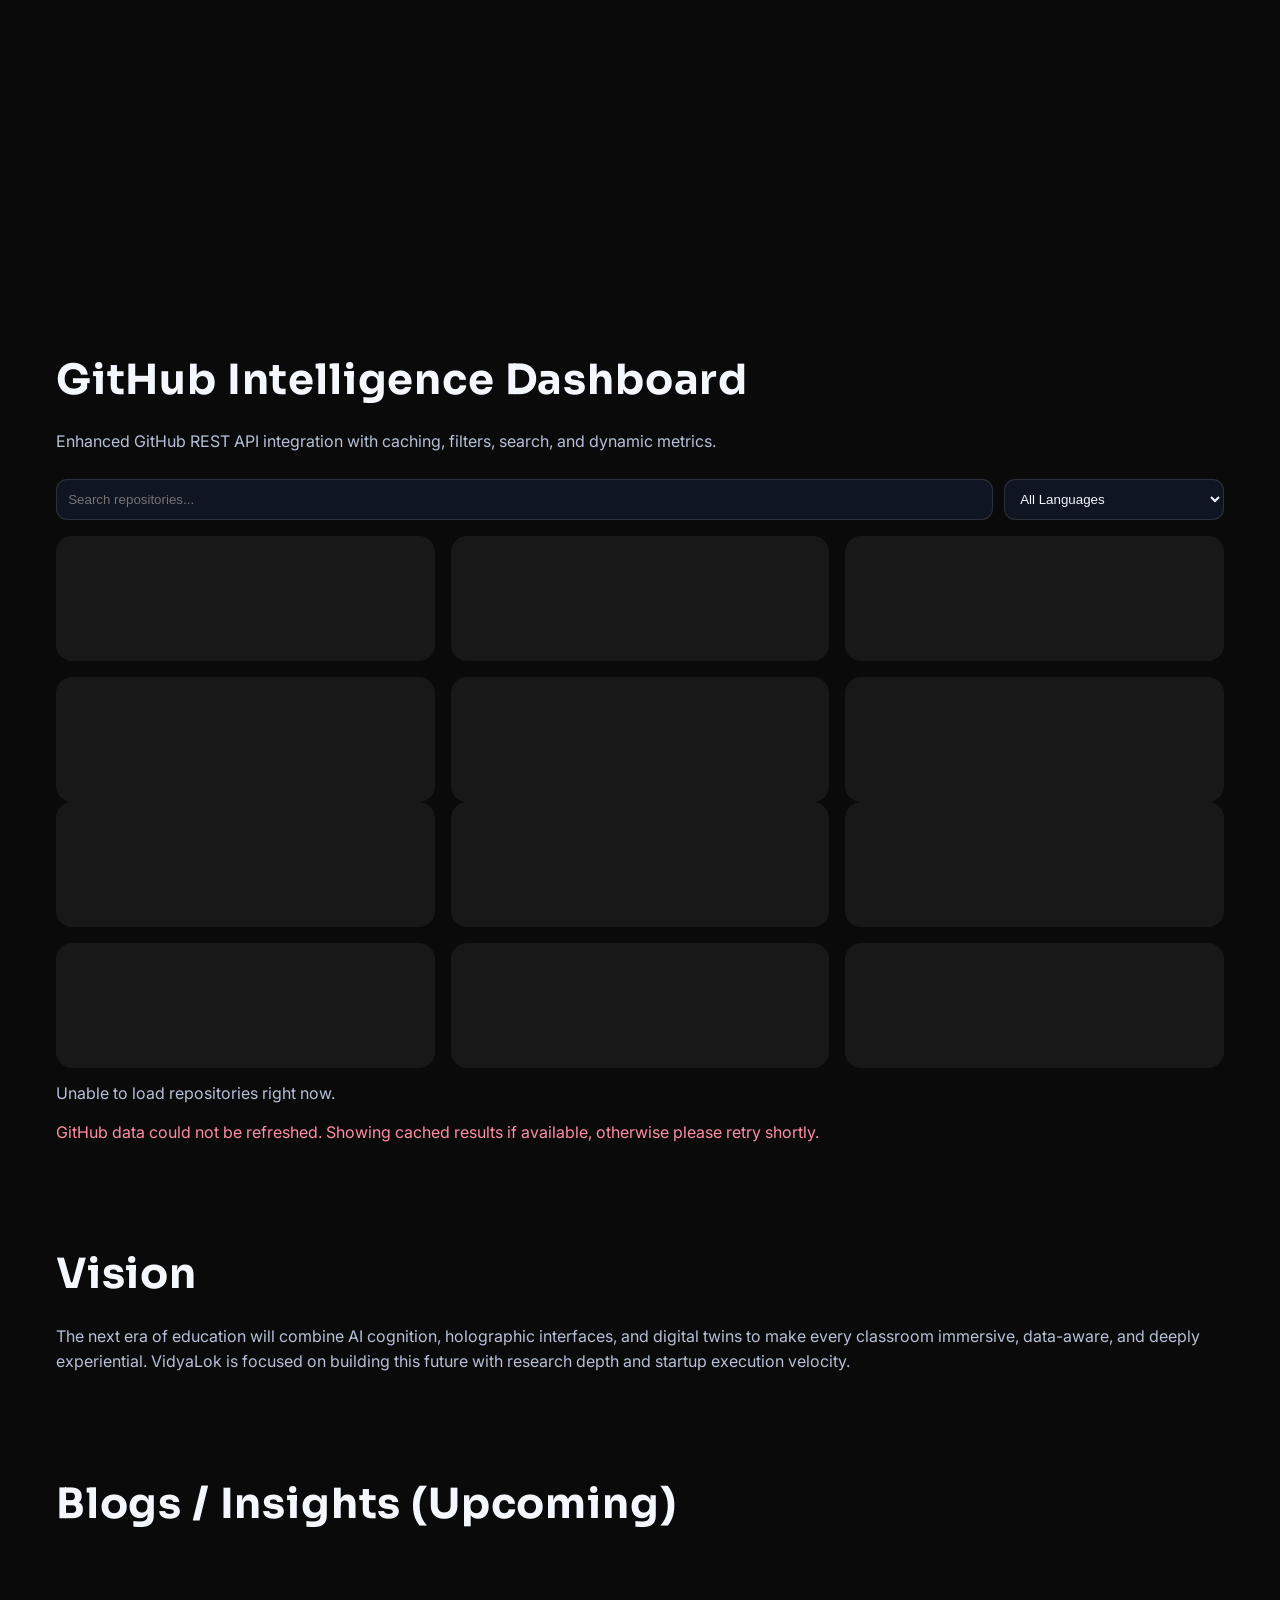
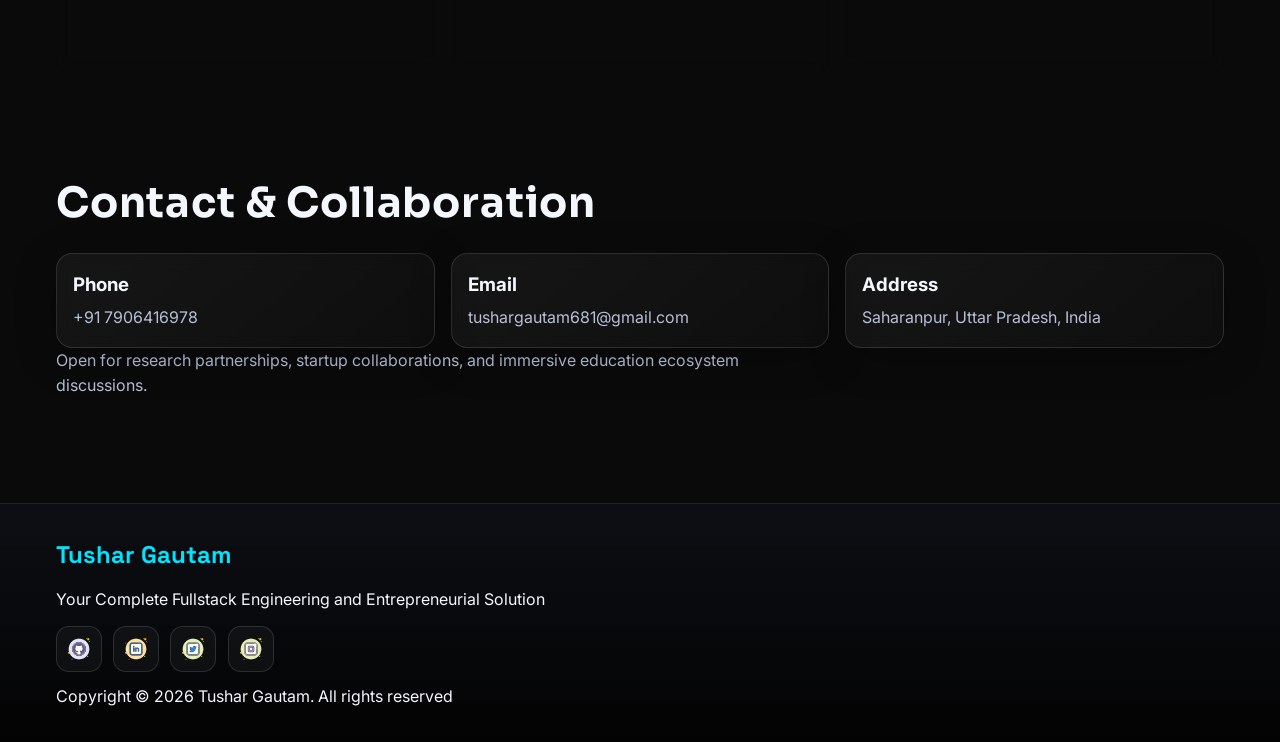
==== commit e4ac3943: "Revamp portfolio: deep-tech UI, SEO, enhanced GitHub API dashboard Co-authored-by: Cursor <cursorage" ====
--- a/index.html
+++ b/index.html
@@ -3,207 +3,217 @@
 <head>
   <meta charset="UTF-8">
   <meta name="viewport" content="width=device-width, initial-scale=1.0">
+  <title>Tushar Gautam | Deep-Tech Founder Portfolio</title>
+  <meta name="description" content="Tushar Gautam - Founder of VidyaLok, building immersive AI and holographic education systems.">
+  <meta name="keywords" content="Immersive Learning, AI Education, Holographic Systems, Deep-Tech Founder, VidyaLok, Future of Education, Interactive Learning, 3D Educational Systems">
+  <meta property="og:title" content="Tushar Gautam | VidyaLok Founder">
+  <meta property="og:description" content="Building the future of immersive education through AI, holography and interactive systems.">
+  <meta property="og:type" content="website">
+  <meta property="og:url" content="https://tushargautam681.github.io/">
+  <meta property="og:image" content="tushar 1.jpg">
+  <meta name="twitter:card" content="summary_large_image">
+  <meta name="twitter:title" content="Tushar Gautam | VidyaLok Founder">
+  <meta name="twitter:description" content="Deep-tech founder portfolio for immersive AI-powered education systems.">
+  <meta name="twitter:image" content="tushar 1.jpg">
   <link rel="stylesheet" href="style.css">
-  <title>My Portfolio Website</title>
 </head>
 <body>
-  <!-- Header -->
-  <section id="header">
-    <div class="header container">
-      <div class="nav-bar">
-        <div class="brand">
-          <a href="#hero">
-            <h1><span>T</span>ushar <span>G</span>autam</h1>
-          </a>
+  <div id="cursor-dot"></div>
+  <div id="cursor-ring"></div>
+  <div class="bg-grid"></div>
+  <div class="bg-orb orb-cyan"></div>
+  <div class="bg-orb orb-violet"></div>
+
+  <header id="header">
+    <div class="header-shell">
+      <a href="#hero" class="brand">Tushar Gautam</a>
+      <button class="menu-toggle" aria-label="Toggle menu">Menu</button>
+      <nav class="nav-list">
+        <a href="#hero">Home</a>
+        <a href="#about">About</a>
+        <a href="#journey">Founder Journey</a>
+        <a href="#vidyalok">VidyaLok</a>
+        <a href="#projects">Projects</a>
+        <a href="#research">Research</a>
+        <a href="#skills">Skills</a>
+        <a href="#github-section">GitHub</a>
+        <a href="#vision">Vision</a>
+        <a href="#insights">Insights</a>
+        <a href="#contact">Contact</a>
+      </nav>
+    </div>
+  </header>
+
+  <main>
+    <section id="hero" class="section hero">
+      <div class="hero-content reveal">
+        <p class="eyebrow">Founder of VidyaLok | Quantum University</p>
+        <h1>Building the Future of Immersive Education Through AI, Holography &amp; Interactive Systems</h1>
+        <p class="hero-sub">Founder of VidyaLok • B.Tech Student • Immersive Learning Researcher • AI &amp; Holographic Systems Builder</p>
+        <div class="hero-cta">
+          <a href="#vidyalok" class="btn btn-primary magnetic">Explore VidyaLok</a>
+          <a href="#research" class="btn btn-outline magnetic">View Research</a>
+          <a href="https://github.com/tushargautam681" target="_blank" class="btn btn-outline magnetic">GitHub</a>
+          <a href="Tushar Gautam Resume.pdf" target="_blank" class="btn btn-outline magnetic">Resume</a>
+          <a href="https://www.linkedin.com/in/tushargautam681/" target="_blank" class="btn btn-outline magnetic">LinkedIn</a>
         </div>
-        <div class="nav-list">
-          <div class="hamburger">
-            <div class="bar"></div>
-          </div>
+      </div>
+      <div class="hero-visual reveal">
+        <div class="holo-card">
+          <p>Immersive Stack</p>
           <ul>
-            <li><a href="#hero" data-after="Home">Home</a></li>
-            <li><a href="#services" data-after="Service">Services</a></li>
-            <li><a href="#projects" data-after="Projects">Projects</a></li>
-            <li><a href="#about" data-after="About">About</a></li>
-            <li><a href="#contact" data-after="Contact">Contact</a></li>
+            <li>AI + Computer Vision</li>
+            <li>3D Visualization</li>
+            <li>Interactive Holographic Learning</li>
+            <li>Research-Driven Product Architecture</li>
           </ul>
         </div>
       </div>
+    </section>
+
+    <section id="about" class="section reveal">
+      <h2>Founder Story</h2>
+      <p>
+        I began with web and app development, evolved into a deep-tech builder, and now lead VidyaLok to create an immersive AI-powered holographic education ecosystem.
+        The mission is simple: move education from passive screens to experiential, interactive, and intelligent learning environments.
+      </p>
+    </section>
+
+    <section id="journey" class="section reveal">
+      <h2>Founder Journey</h2>
+      <div class="timeline">
+        <article class="timeline-item"><h3>Foundation</h3><p>Built core skills through web development, mobile apps, and product thinking.</p></article>
+        <article class="timeline-item"><h3>Research Shift</h3><p>Focused on immersive learning systems, holography, and AI interaction models.</p></article>
+        <article class="timeline-item"><h3>Startup Build</h3><p>Cofounder, markethead, and CTO responsibilities across early-stage startup execution.</p></article>
+        <article class="timeline-item"><h3>Deep-Tech Vision</h3><p>Scaling VidyaLok with immersive architecture, digital twins, and classroom intelligence.</p></article>
+      </div>
+    </section>
+
+    <section id="vidyalok" class="section reveal">
+      <h2>VidyaLok</h2>
+      <p class="section-intro">An immersive AI-powered holographic education ecosystem for experiential learning.</p>
+      <div class="grid-3">
+        <article class="glass-card"><h3>Problem</h3><p>Traditional classrooms remain low-interaction and low-visualization for complex concepts.</p></article>
+        <article class="glass-card"><h3>Solution</h3><p>AI + holography + interactive 3D systems to make learning intuitive, memorable, and measurable.</p></article>
+        <article class="glass-card"><h3>Architecture</h3><p>Hardware-enabled display surfaces, AI assistant layer, CV engine, and immersive content pipeline.</p></article>
+      </div>
+    </section>
+
+    <section id="projects" class="section reveal">
+      <h2>Projects</h2>
+      <p class="section-intro">Flagship startup work, AI research experiments, and production-focused engineering projects.</p>
+      <div class="project-categories">
+        <span>Flagship Startup</span><span>AI/ML Projects</span><span>Research Projects</span><span>Android Projects</span><span>Experimental Systems</span>
+      </div>
+      <div class="legacy-projects">
+        <article class="legacy-card">
+          <img src="Name App.png" alt="Name App">
+          <div><h3>Name App</h3><p>Android app displaying author name with clean UI flow.</p></div>
+        </article>
+        <article class="legacy-card">
+          <img src="Login Page App.png" alt="Login Page App">
+          <div><h3>Login Page App</h3><p>Form-focused Android project with username/password workflow.</p></div>
+        </article>
+        <article class="legacy-card">
+          <img src="portfolio website.png" alt="Portfolio Website">
+          <div><h3>Portfolio Website</h3><p>Web portfolio system that evolved into this deep-tech founder platform.</p></div>
+        </article>
+      </div>
+    </section>
+
+    <section id="research" class="section reveal">
+      <h2>Research Repository</h2>
+      <div class="grid-3">
+        <article class="glass-card"><h3>Immersive Learning Models</h3><p>Frameworks for holographic classroom experience design.</p></article>
+        <article class="glass-card"><h3>AI + Vision Systems</h3><p>Research direction on contextual assistants and adaptive content engines.</p></article>
+        <article class="glass-card"><h3>Whitepapers &amp; Diagrams</h3><p>Architecture notes, system diagrams, and startup research documentation.</p></article>
+      </div>
+      <a href="Tushar Gautam Resume.pdf" target="_blank" class="btn btn-primary">Download Resume / Research CV</a>
+    </section>
+
+    <section id="skills" class="section reveal">
+      <h2>Skill Matrix</h2>
+      <div class="skills-grid">
+        <article class="skill-card"><h3>Frontend</h3><p>HTML, CSS, JavaScript, responsive UI systems, interaction design.</p></article>
+        <article class="skill-card"><h3>Backend</h3><p>API-first thinking, data integration, scalable architecture patterns.</p></article>
+        <article class="skill-card"><h3>AI</h3><p>Applied AI workflow design for educational and immersive products.</p></article>
+        <article class="skill-card"><h3>3D</h3><p>Interactive 3D and holographic visualization research direction.</p></article>
+        <article class="skill-card"><h3>Cloud</h3><p>Deployment pipelines and production-readiness for startup systems.</p></article>
+        <article class="skill-card"><h3>Research</h3><p>Problem framing, experimentation, and technology feasibility studies.</p></article>
+      </div>
+    </section>
+
+    <section id="github-section" class="section reveal">
+      <h2>GitHub Intelligence Dashboard</h2>
+      <p class="section-intro">Enhanced GitHub REST API integration with caching, filters, search, and dynamic metrics.</p>
+      <div class="github-controls">
+        <input id="repo-search" type="text" placeholder="Search repositories...">
+        <select id="language-filter">
+          <option value="all">All Languages</option>
+        </select>
+      </div>
+      <div class="github-stats" id="github-stats"></div>
+      <div class="github-activity" id="github-activity"></div>
+      <div class="all-projects" id="repo-list"></div>
+      <div id="github-error" class="error-message" aria-live="polite"></div>
+    </section>
+
+    <section id="vision" class="section reveal">
+      <h2>Vision</h2>
+      <p>
+        The next era of education will combine AI cognition, holographic interfaces, and digital twins to make every classroom immersive, data-aware, and deeply experiential.
+        VidyaLok is focused on building this future with research depth and startup execution velocity.
+      </p>
+    </section>
+
+    <section id="insights" class="section reveal">
+      <h2>Blogs / Insights (Upcoming)</h2>
+      <div class="grid-3">
+        <article class="glass-card"><h3>AI in Classrooms</h3><p>How adaptive systems can unlock personalized experiential learning.</p></article>
+        <article class="glass-card"><h3>Holography + Learning</h3><p>Designing pedagogical frameworks for spatial interfaces.</p></article>
+        <article class="glass-card"><h3>Founder Notes</h3><p>Startup experiments, architecture choices, and deep-tech build logs.</p></article>
+      </div>
+    </section>
+
+    <section id="contact" class="section reveal">
+      <h2>Contact &amp; Collaboration</h2>
+      <div class="contact-grid">
+        <article class="glass-card"><h3>Phone</h3><p>+91 7906416978</p></article>
+        <article class="glass-card"><h3>Email</h3><p>tushargautam681@gmail.com</p></article>
+        <article class="glass-card"><h3>Address</h3><p>Saharanpur, Uttar Pradesh, India</p></article>
+      </div>
+      <p class="section-intro">Open for research partnerships, startup collaborations, and immersive education ecosystem discussions.</p>
+    </section>
+  </main>
+
+  <footer id="footer">
+    <div class="footer-content">
+      <h2>Tushar Gautam</h2>
+      <p>Your Complete Fullstack Engineering and Entrepreneurial Solution</p>
+      <div class="social-icon">
+        <a class="social-item magnetic" href="https://github.com/tushargautam681" target="_blank"><img src="github.png" alt="GitHub"></a>
+        <a class="social-item magnetic" href="https://www.linkedin.com/in/tushar-gautam-a89b50284" target="_blank"><img src="linkedin.png" alt="LinkedIn"></a>
+        <a class="social-item magnetic" href="https://twitter.com/tushargautam681?t=Szt9xp5AQgfSoUgR1gA1IQ&s=09" target="_blank"><img src="twitter2.png" alt="Twitter"></a>
+        <a class="social-item magnetic" href="https://www.instagram.com/tushargautam681/" target="_blank"><img src="instagram-new.png" alt="Instagram"></a>
+      </div>
+      <p>Copyright © 2026 Tushar Gautam. All rights reserved</p>
     </div>
-  </section>
-  <!-- End Header -->
-  <!-- Hero Section  -->
-  <section id="hero">
-    <div class="hero container">
-      <div>
-        <h1>Hello, <span></span></h1>
-        <h1>My Name is <span></span></h1>
-        <h1>Tushar Gautam<span></span></h1>
-        <a href="https://github.com/tushargautam681" type="button" target="_blank" class="cta">Github</a>
-        <a href="https://www.linkedin.com/in/tushargautam681/" type="button" target="_blank"
-          class="cta">LinkedIn</a>
-      </div>
-    </div>
-  </section>
-  <!-- End Hero Section  -->
-  <!-- Service Section -->
-  <section id="services">
-    <div class="services container">
-      <div class="service-top">
-        <h1 class="section-title">Serv<span>i</span>ces</h1>
-        <p>Hello, I'm Tushar Gautam, a versatile fullstack engineer with a passion for fullstack engineering and a keen interest in
-          entrepreneurship. With a solid background in web and app development, I specialize in creating efficient and
-          secure digital solutions and A.I. products that deliver exceptional user experiences. Alongside my technical skills, I possess a
-          knack for team management, fostering collaboration, and driving project success.
-
-          My journey in the digital realm has allowed me to explore various facets of technology, and I have honed my
-          skills as a Entrepreneur, bringing creativity and collaborativeness to my work. I thrive in dynamic environments,
-          leveraging my expertise in fullstack engineering and entrepreneurship to address complex challenges and create digital
-          assets.
-
-          As a professional, I value teamwork, effective communication, and a results-oriented approach. I am eager to
-          collaborate with like-minded professionals, contribute to meaningful projects, and make a positive impact in
-          the digital sphere. Let's connect and explore how we can leverage technology to achieve remarkable outcomes.
-        </p>
-      </div>
-      <div class="service-bottom h-100">
-        <div class="service-item">
-          <div class="icon"><img src="https://img.icons8.com/bubbles/100/000000/services.png" /></div>
-          <h2>App Developer</h2>
-          <p>As a App developer, I proudly completed my two projects, Name app(application which shows author name on screen), an Login Page app (application which has login screen/form with username and password field). Excited for more!!</p>
-        </div>
-        <div class="service-item">
-          <div class="icon"><img src="https://img.icons8.com/bubbles/100/000000/services.png" /></div>
-          <h2>Web Developer</h2>
-          <p>Over the last seven months, I've worked on web development, specializing in front-end development with
-            expertise in HTML, CSS, and Bootstrap.</p>
-        </div>
-        <div class="service-item">
-          <div class="icon"><img src="https://img.icons8.com/bubbles/100/000000/services.png" /></div>
-          <h2>Entrepreneur</h2>
-          <p>For the past year, I've been honing my skills as a Entrepreneur by working as a cofounder,markethead and CTO in a startup, and I've now spent 6 months in the
-            professional realm, leveraging my creativity and collaborativeness. </p>
-        </div>
-        <div class="service-item">
-          <div class="icon"><img src="https://img.icons8.com/bubbles/100/000000/services.png" /></div>
-          <h2>Researcher</h2>
-          <p>From the last three years, I've been researching on interactive 3-D holographic technology to create an virtual artificial environment like Microsoft Mesh.</p>
-        </div>
-      </div>
-    </div>
-  </section>
-  <!-- End Service Section -->
-  <!-- Projects Section -->
-  <!-- <section id="projects">
-    <div class="projects container">
-      <div class="projects-header">
-        <h1 class="section-title">Recent <span>Projects</span></h1>
-      </div>
-      <div class="all-projects">
-        <div class="project-item">
-          <div class="project-info">
-            <h1>Portfolio Website</h1>
-            <h2>Developed using HTML, CSS, JS and a backend framework</h2>
-            <p>It is a interactive Personal Portfolio Website which is developed using HTML, CSS, JS, and a backend framework to
-              manage recent projects.</p>
-          </div>
-          <div class="project-img">
-            <img src="portfolio website.png" alt="img">
-          </div>
-        </div>
-        </div>
-      </div>
-    </div>
-  </section> -->
-
-  <section id="projects">
-    <div class="projects container">
-      <div class="projects-header">
-        <h1 class="section-title">Recent <span>Projects</span></h1>
-      </div>
-      <div class="all-projects">
-        <!-- Projects will be dynamically injected here -->
-      </div>
-    </div>
-  </section>
-  
-  <!-- End Projects Section -->
-  <!-- About Section -->
-  <section id="about">
-    <div class="about container">
-      <div class="col-left">
-        <div class="about-img">
-          <img src="tushar 2.jpg" alt="img">
-        </div>
-      </div>
-      <div class="col-right">
-        <h1 class="section-title">About <span>me</span></h1>
-        <h2>Fullstack Engineer, Entrepreneur, Researcher</h2>
-        <p>As a App Developer, I proudly completed my two projects, Name app(application which shows author name on screen), an Login Page app (application which has login screen/form with username and password field). Additionally, I've worked as a Web Developer for the last seven months, specializing in
-          front-end development with expertise in HTML, CSS, and Bootstrap. Prior to that, I've been honing my entrepreneurship skills for a year, with 6 months of professional experience, leveraging my creativity and collaborativeness.
-          I've also been a Researcher from 3 years, currently focusing on creating interactive 3-D holographic technology to create an virtual artificial environment like Microsoft Mesh.</p>
-        <a href="Tushar Gautam Resume.pdf" target="_blank" class="cta">Download Resume</a>
-      </div>
-    </div>
-  </section>
-  <!-- End About Section -->
-  <!-- Contact Section -->
-  <section id="contact">
-    <div class="contact container">
-      <div>
-        <h1 class="section-title">Contact <span>info</span></h1>
-      </div>
-      <div class="contact-items">
-        <div class="contact-item">
-          <div class="icon"><img src="https://img.icons8.com/bubbles/100/000000/phone.png" /></div>
-          <div class="contact-info">
-            <h1>Phone</h1>
-            <h2>+91 7906416978</h2>
-          </div>
-        </div>
-        <div class="contact-item">
-          <div class="icon"><img src="https://img.icons8.com/bubbles/100/000000/new-post.png" /></div>
-          <div class="contact-info">
-            <h1>Email</h1>
-            <h2>tushargautam681@gmail.com</h2>
-          </div>
-        </div>
-        <div class="contact-item">
-          <div class="icon"><img src="https://img.icons8.com/bubbles/100/000000/map-marker.png" /></div>
-          <div class="contact-info">
-            <h1>Address</h1>
-            <h2>Saharanpur, Uttar Pradesh, India</h2>
-          </div>
-        </div>
-      </div>
-    </div>
-  </section>
-  <!-- End Contact Section -->
-  <!-- Footer -->
-  <section id="footer">
-    <div class="footer container">
-      <div class="brand">
-        <h1><span>T</span>ushar <span>G</span>autam</h1>
-      </div>
-      <h2>Your Complete Fullstack Engineering and Entrepreneurial Solution</h2>
-      <div class="social-icon">
-        <div class="social-item">
-          <a href="https://github.com/tushargautam681"><img src="github.png" /></a>
-        </div>
-        <div class="social-item">
-          <a href="https://www.linkedin.com/in/tushar-gautam-a89b50284"><img src="linkedin.png" /></a>
-        </div>
-        <div class="social-item">
-          <a href="https://twitter.com/tushargautam681?t=Szt9xp5AQgfSoUgR1gA1IQ&s=09"><img src="twitter2.png" /></a>
-        </div>
-        <div class="social-item">
-          <a href="https://www.instagram.com/tushargautam681/"><img src="instagram-new.png" /></a>
-        </div>
-      </div>
-      <p>Copyright © 2024 Tushar Gautam. All rights reserved</p>
-    </div>
-  </section>
-  <!-- End Footer -->
+  </footer>
+
+  <script type="application/ld+json">
+  {
+    "@context": "https://schema.org",
+    "@type": "Person",
+    "name": "Tushar Gautam",
+    "url": "https://tushargautam681.github.io/",
+    "jobTitle": "Founder of VidyaLok",
+    "alumniOf": "Quantum University",
+    "sameAs": [
+      "https://github.com/tushargautam681",
+      "https://www.linkedin.com/in/tushargautam681/"
+    ]
+  }
+  </script>
   <script src="./app.js"></script>
 </body>
 </html>
--- a/style.css
+++ b/style.css
@@ -1,710 +1,225 @@
-@import 'https://fonts.googleapis.com/css?family=Montserrat:300, 400, 700&display=swap';
-* {
-	padding: 0;
-	margin: 0;
-	box-sizing: border-box;
-}
-html {
-	font-size: 10px;
-	font-family: 'Montserrat', sans-serif;
-	scroll-behavior: smooth;
-}
-a {
-	text-decoration: none;
-}
-.container {
-	min-height: 100vh;
-	width: 100%;
-	display: flex;
-	align-items: center;
-	justify-content: center;
-}
-img {
-	height: 100%;
-	width: 100%;
-	object-fit: cover;
-}
-p {
-	color: black;
-	font-size: 1.4rem;
-	margin-top: 5px;
-	line-height: 2.5rem;
-	font-weight: 300;
-	letter-spacing: 0.05rem;
-}
-.section-title {
-	font-size: 4rem;
-	font-weight: 300;
-	color: black;
-	margin-bottom: 10px;
-	text-transform: uppercase;
-	letter-spacing: 0.2rem;
-	text-align: center;
-}
-.section-title span {
-	color: crimson;
-}
-
-.cta {
-	display: inline-block;
-	padding: 10px 30px;
-	color: white;
-	background-color: transparent;
-	border: 2px solid crimson;
-	font-size: 2rem;
-	text-transform: uppercase;
-	letter-spacing: 0.1rem;
-	margin-top: 30px;
-	transition: 0.3s ease;
-	transition-property: background-color, color;
-}
-.cta:hover {
-	color: white;
-	background-color: crimson;
-}
-.brand h1 {
-	font-size: 3rem;
-	text-transform: uppercase;
-	color: white;
-}
-.brand h1 span {
-	color: crimson;
-}
-
-/* Header section */
+@import url('https://fonts.googleapis.com/css2?family=Inter:wght@400;500;600;700;800&family=Sora:wght@500;600;700&family=Space+Grotesk:wght@500;700&display=swap');
+
+:root {
+  --bg: #0a0a0a;
+  --card: #111827;
+  --text: #f5f7ff;
+  --muted: #b6c0d8;
+  --cyan: #00e5ff;
+  --violet: #7b61ff;
+  --pink: #a855f7;
+  --line: rgba(255, 255, 255, 0.12);
+}
+
+* { box-sizing: border-box; margin: 0; padding: 0; }
+html { scroll-behavior: smooth; }
+body {
+  font-family: Inter, Arial, sans-serif;
+  background: radial-gradient(circle at 15% 20%, #17243d, var(--bg) 35%), var(--bg);
+  color: var(--text);
+  line-height: 1.6;
+  overflow-x: hidden;
+}
+
+a { color: inherit; text-decoration: none; }
+img { max-width: 100%; display: block; object-fit: cover; }
+
+#cursor-dot, #cursor-ring {
+  position: fixed;
+  pointer-events: none;
+  z-index: 1200;
+  border-radius: 999px;
+  transform: translate(-50%, -50%);
+}
+#cursor-dot { width: 8px; height: 8px; background: var(--cyan); }
+#cursor-ring { width: 32px; height: 32px; border: 1px solid rgba(0, 229, 255, 0.6); transition: transform .15s ease; }
+
+.bg-grid {
+  position: fixed; inset: 0;
+  background-image: linear-gradient(rgba(123, 97, 255, 0.08) 1px, transparent 1px), linear-gradient(90deg, rgba(0, 229, 255, 0.08) 1px, transparent 1px);
+  background-size: 60px 60px;
+  mask-image: radial-gradient(circle at 50% 40%, black 20%, transparent 80%);
+  pointer-events: none; z-index: -3;
+}
+.bg-orb {
+  position: fixed; width: 35vw; height: 35vw; filter: blur(90px);
+  pointer-events: none; z-index: -2; opacity: .45; animation: float 9s ease-in-out infinite alternate;
+}
+.orb-cyan { background: var(--cyan); left: -10vw; top: 20vh; }
+.orb-violet { background: var(--violet); right: -10vw; top: 10vh; animation-delay: 1s; }
+
 #header {
-	position: fixed;
-	z-index: 1000;
-	left: 0;
-	top: 0;
-	width: 100vw;
-	height: auto;
-}
-#header .header {
-	min-height: 8vh;
-	background-color: rgba(31, 30, 30, 0.24);
-	transition: 0.3s ease background-color;
-}
-#header .nav-bar {
-	display: flex;
-	align-items: center;
-	justify-content: space-between;
-	width: 100%;
-	height: 100%;
-	max-width: 1300px;
-	padding: 0 10px;
-}
-#header .nav-list ul {
-	list-style: none;
-	position: absolute;
-	background-color: rgb(31, 30, 30);
-	width: 100vw;
-	height: 100vh;
-	left: 100%;
-	top: 0;
-	display: flex;
-	flex-direction: column;
-	justify-content: center;
-	align-items: center;
-	z-index: 1;
-	overflow-x: hidden;
-	transition: 0.5s ease left;
-}
-#header .nav-list ul.active {
-	left: 0%;
-}
-#header .nav-list ul a {
-	font-size: 2.5rem;
-	font-weight: 500;
-	letter-spacing: 0.2rem;
-	text-decoration: none;
-	color: white;
-	text-transform: uppercase;
-	padding: 20px;
-	display: block;
-}
-#header .nav-list ul a::after {
-	content: attr(data-after);
-	position: absolute;
-	top: 50%;
-	left: 50%;
-	transform: translate(-50%, -50%) scale(0);
-	color: rgba(240, 248, 255, 0.021);
-	font-size: 13rem;
-	letter-spacing: 50px;
-	z-index: -1;
-	transition: 0.3s ease letter-spacing;
-}
-#header .nav-list ul li:hover a::after {
-	transform: translate(-50%, -50%) scale(1);
-	letter-spacing: initial;
-}
-#header .nav-list ul li:hover a {
-	color: crimson;
-}
-#header .hamburger {
-	height: 60px;
-	width: 60px;
-	display: inline-block;
-	border: 3px solid white;
-	border-radius: 50%;
-	position: relative;
-	display: flex;
-	align-items: center;
-	justify-content: center;
-	z-index: 100;
-	cursor: pointer;
-	transform: scale(0.8);
-	margin-right: 20px;
-}
-#header .hamburger:after {
-	position: absolute;
-	content: '';
-	height: 100%;
-	width: 100%;
-	border-radius: 50%;
-	border: 3px solid white;
-	animation: hamburger_puls 1s ease infinite;
-}
-#header .hamburger .bar {
-	height: 2px;
-	width: 30px;
-	position: relative;
-	background-color: white;
-	z-index: -1;
-}
-#header .hamburger .bar::after,
-#header .hamburger .bar::before {
-	content: '';
-	position: absolute;
-	height: 100%;
-	width: 100%;
-	left: 0;
-	background-color: white;
-	transition: 0.3s ease;
-	transition-property: top, bottom;
-}
-#header .hamburger .bar::after {
-	top: 8px;
-}
-#header .hamburger .bar::before {
-	bottom: 8px;
-}
-#header .hamburger.active .bar::before {
-	bottom: 0;
-}
-#header .hamburger.active .bar::after {
-	top: 0;
-}
-/* End Header section */
-
-/* Hero Section */
-#hero {
-	background-image: url(tushar\ 1.jpg);
-	background-size: cover;
-	background-position: top center;
-	position: relative;
-	z-index: 1;
-}
-#hero::after {
-	content: '';
-	position: absolute;
-	left: 0;
-	top: 0;
-	height: 100%;
-	width: 100%;
-	background-color: black;
-	opacity: 0.6;
-	z-index: -1;
-}
-#hero .hero {
-	max-width: 1200px;
-	margin: 0 auto;
-	padding: 0 50px;
-	justify-content: flex-start;
-}
-#hero h1 {
-	display: block;
-	width: fit-content;
-	font-size: 4rem;
-	position: relative;
-	color: transparent;
-	animation: text_reveal 0.5s ease forwards;
-	animation-delay: 1s;
-}
-#hero h1:nth-child(1) {
-	animation-delay: 1s;
-}
-#hero h1:nth-child(2) {
-	animation-delay: 2s;
-}
-#hero h1:nth-child(3) {
-	animation: text_reveal_name 0.5s ease forwards;
-	animation-delay: 3s;
-}
-#hero h1 span {
-	position: absolute;
-	top: 0;
-	left: 0;
-	height: 100%;
-	width: 0;
-	background-color: crimson;
-	animation: text_reveal_box 1s ease;
-	animation-delay: 0.5s;
-}
-#hero h1:nth-child(1) span {
-	animation-delay: 0.5s;
-}
-#hero h1:nth-child(2) span {
-	animation-delay: 1.5s;
-}
-#hero h1:nth-child(3) span {
-	animation-delay: 2.5s;
-}
-
-/* End Hero Section */
-
-/* Services Section */
-#services .services {
-	flex-direction: column;
-	text-align: center;
-	max-width: 1500px;
-	margin: 0 auto;
-	padding: 100px 0;
-}
-#services .service-top {
-	max-width: 500px;
-	margin: 0 auto;
-}
-#services .service-bottom {
-	display: flex;
-	align-items: center;
-	justify-content: center;
-	flex-wrap: wrap;
-	margin-top: 50px;
-}
-#services .service-item {
-	flex-basis: 80%;
-	display: flex;
-	align-items: flex-start;
-	justify-content: center;
-	flex-direction: column;
-	padding: 30px;
-	border-radius: 10px;
-	background-image: url(./img/img-1.png);
-	background-size: cover;
-	margin: 10px 5%;
-	position: relative;
-	z-index: 1;
-	overflow: hidden;
-}
-#services .service-item::after {
-	content: '';
-	position: absolute;
-	left: 0;
-	top: 0;
-	height: 100%;
-	width: 100%;
-	background-image: linear-gradient(60deg, #29323c 0%, #485563 100%);
-	opacity: 0.9;
-	z-index: -1;
-}
-#services .service-bottom .icon {
-	height: 80px;
-	width: 80px;
-	margin-bottom: 20px;
-}
-#services .service-item h2 {
-	font-size: 1.9rem;
-	color: white;
-	margin-bottom: 10px;
-	text-transform: uppercase;
-	width: -1px;
-}
-#services .service-item p {
-	color: white;
-	text-align: left;
-}
-/* End Services Section */
-
-/* Projects section */
-#projects .projects {
-	flex-direction: column;
-	max-width: 1200px;
-	margin: 0 auto;
-	padding: 100px 0;
-}
-#projects .projects-header h1 {
-	margin-bottom: 50px;
-}
-#projects .all-projects {
-	display: flex;
-	align-items: center;
-	justify-content: center;
-	flex-direction: column;
-}
-#projects .project-item {
-	display: flex;
-	align-items: center;
-	justify-content: center;
-	flex-direction: column;
-	width: 80%;
-	margin: 20px auto;
-	overflow: hidden;
-	border-radius: 10px;
-}
-#projects .project-info {
-	padding: 30px;
-	flex-basis: 50%;
-	height: 100%;
-	display: flex;
-	align-items: flex-start;
-	justify-content: center;
-	flex-direction: column;
-	background-image: linear-gradient(60deg, #29323c 0%, #485563 100%);
-	color: white;
-.project-info .h1 a:link{
-	text-decoration: none;
-	color: red;
-}
-}
-#projects .project-info h1 {
-	font-size: 4rem;
-	font-weight: 500;
-
-}
-#projects .project-info h2 {
-	font-size: 1.8rem;
-	font-weight: 500;
-	margin-top: 10px;
-}
-#projects .project-info p {
-	color: white;
-}
-#projects .project-img {
-	flex-basis: 50%;
-	height: 300px;
-	overflow: hidden;
-	position: relative;
-}
-#projects .project-img:after {
-	content: '';
-	position: absolute;
-	left: 0;
-	top: 0;
-	height: 100%;
-	width: 100%;
-	background-image: linear-gradient(60deg, #29323c 0%, #485563 100%);
-	opacity: 0.7;
-}
-#projects .project-img img {
-	transition: 0.3s ease transform;
-}
-#projects .project-item:hover .project-img img {
-	transform: scale(1.1);
-}
-/* End Projects section */
-
-/* About Section */
-#about .about {
-	flex-direction: column-reverse;
-	text-align: center;
-	max-width: 1200px;
-	margin: 0 auto;
-	padding: 100px 20px;
-}
-#about .col-left {
-	width: 250px;
-	height: 360px;
-}
-#about .col-right {
-	width: 100%;
-}
-#about .col-right h2 {
-	font-size: 1.8rem;
-	font-weight: 500;
-	letter-spacing: 0.2rem;
-	margin-bottom: 10px;
-}
-#about .col-right p {
-	margin-bottom: 20px;
-}
-#about .col-right .cta {
-	color: black;
-	margin-bottom: 50px;
-	padding: 10px 20px;
-	font-size: 2rem;
-}
-#about .col-left .about-img {
-	height: 100%;
-	width: 100%;
-	position: relative;
-	border: 10px solid white;
-}
-#about .col-left .about-img::after {
-	content: '';
-	position: absolute;
-	left: -33px;
-	top: 19px;
-	height: 98%;
-	width: 98%;
-	border: 7px solid crimson;
-	z-index: -1;
-}
-/* End About Section */
-
-/* contact Section */
-#contact .contact {
-	flex-direction: column;
-	max-width: 1200px;
-	margin: 0 auto;
-	width: 90%;
-}
-#contact .contact-items {
-	/* max-width: 400px; */
-	width: 100%;
-}
-#contact .contact-item {
-	width: 80%;
-	padding: 20px;
-	text-align: center;
-	border-radius: 10px;
-	padding: 30px;
-	margin: 30px;
-	display: flex;
-	justify-content: center;
-	align-items: center;
-	flex-direction: column;
-	box-shadow: 0px 0px 18px 0 #0000002c;
-	transition: 0.3s ease box-shadow;
-}
-#contact .contact-item:hover {
-	box-shadow: 0px 0px 5px 0 #0000002c;
-}
-#contact .icon {
-	width: 70px;
-	margin: 0 auto;
-	margin-bottom: 10px;
-}
-#contact .contact-info h1 {
-	font-size: 2.5rem;
-	font-weight: 500;
-	margin-bottom: 5px;
-}
-#contact .contact-info h2 {
-	font-size: 1.3rem;
-	line-height: 2rem;
-	font-weight: 500;
-}
-/*End contact Section */
-
-/* Footer */
+  position: sticky; top: 0; z-index: 1000;
+  backdrop-filter: blur(12px);
+  background: rgba(10, 10, 10, 0.7);
+  border-bottom: 1px solid var(--line);
+}
+.header-shell {
+  max-width: 1200px; margin: 0 auto; padding: 1rem;
+  display: flex; align-items: center; justify-content: space-between; gap: 1rem;
+}
+.brand { font-family: "Space Grotesk", sans-serif; font-size: 1.2rem; letter-spacing: .04em; color: var(--cyan); font-weight: 700; }
+.menu-toggle {
+  border: 1px solid var(--line); color: var(--text); background: transparent; padding: .5rem .75rem; border-radius: .6rem;
+}
+.nav-list {
+  display: none; position: absolute; top: calc(100% + 1px); left: 0; right: 0;
+  background: rgba(11, 18, 32, .97); border-bottom: 1px solid var(--line);
+  padding: .8rem 1rem; gap: .5rem; flex-wrap: wrap;
+}
+.nav-list.open { display: flex; }
+.nav-list a {
+  font-size: .9rem; color: var(--muted); padding: .45rem .65rem; border-radius: .6rem;
+}
+.nav-list a:hover { color: var(--text); background: rgba(255, 255, 255, 0.07); }
+
+.section {
+  max-width: 1200px; margin: 0 auto; padding: 5rem 1rem 1rem;
+}
+.section h2 {
+  font-family: Sora, sans-serif; font-size: clamp(1.8rem, 4vw, 2.6rem);
+  margin-bottom: 1rem; letter-spacing: .02em;
+}
+.section p { color: var(--muted); }
+.section-intro { margin-bottom: 1.5rem; max-width: 70ch; }
+
+.hero {
+  display: grid; gap: 1.5rem; grid-template-columns: 1fr;
+  min-height: calc(100vh - 74px); align-items: center;
+}
+.eyebrow { color: var(--cyan); letter-spacing: .1em; text-transform: uppercase; font-size: .78rem; margin-bottom: .8rem; }
+.hero h1 {
+  font-family: Sora, sans-serif; font-size: clamp(2rem, 5vw, 3.8rem); line-height: 1.15; margin-bottom: .8rem;
+}
+.hero-sub { max-width: 65ch; margin-bottom: 1.2rem; }
+.hero-cta { display: flex; flex-wrap: wrap; gap: .7rem; }
+.btn {
+  border-radius: .8rem; padding: .7rem 1rem; font-size: .9rem; font-weight: 600; border: 1px solid transparent;
+  transition: transform .2s ease, box-shadow .2s ease, border-color .2s ease;
+}
+.btn:hover { transform: translateY(-2px); }
+.btn-primary {
+  background: linear-gradient(135deg, var(--cyan), var(--violet));
+  color: #041116; box-shadow: 0 8px 30px rgba(0, 229, 255, .35);
+}
+.btn-outline {
+  border-color: rgba(0, 229, 255, .5); color: var(--text);
+  background: rgba(17, 24, 39, .35);
+}
+.btn-outline:hover { border-color: var(--cyan); box-shadow: 0 8px 24px rgba(123, 97, 255, .24); }
+
+.holo-card,
+.glass-card,
+.skill-card,
+.timeline-item,
+.legacy-card,
+.github-card,
+.github-stat,
+.activity-card {
+  border: 1px solid var(--line);
+  background: linear-gradient(140deg, rgba(255, 255, 255, .05), rgba(255, 255, 255, .02));
+  backdrop-filter: blur(8px);
+  border-radius: 1rem;
+  box-shadow: 0 10px 40px rgba(0, 0, 0, .25);
+}
+
+.holo-card { padding: 1rem; }
+.holo-card p { color: var(--cyan); font-weight: 600; margin-bottom: .6rem; }
+.holo-card ul { list-style: none; display: grid; gap: .5rem; color: var(--muted); }
+
+.timeline { display: grid; gap: 1rem; }
+.timeline-item { padding: 1rem; }
+.timeline-item h3 { color: var(--cyan); margin-bottom: .3rem; font-family: "Space Grotesk", sans-serif; }
+
+.grid-3, .skills-grid, .legacy-projects, .contact-grid, .all-projects, .github-stats, .github-activity {
+  display: grid; gap: 1rem;
+}
+.glass-card, .skill-card, .github-card, .github-stat, .activity-card { padding: 1rem; }
+.skill-card h3, .glass-card h3 { color: var(--text); margin-bottom: .35rem; }
+.project-categories { display: flex; flex-wrap: wrap; gap: .5rem; margin-bottom: 1rem; }
+.project-categories span {
+  border: 1px solid var(--line); padding: .35rem .55rem; border-radius: 999px; color: var(--muted); font-size: .8rem;
+}
+
+.legacy-card { overflow: hidden; }
+.legacy-card img { aspect-ratio: 16/9; border-bottom: 1px solid var(--line); }
+.legacy-card div { padding: .9rem; }
+
+.github-controls {
+  display: grid; grid-template-columns: 1fr; gap: .7rem; margin-bottom: 1rem;
+}
+.github-controls input,
+.github-controls select {
+  width: 100%; background: rgba(17, 24, 39, .8); color: var(--text);
+  border: 1px solid var(--line); border-radius: .7rem; padding: .7rem;
+}
+
+.github-card h3 { font-size: 1.05rem; }
+.github-meta {
+  margin-top: .45rem; color: var(--muted); font-size: .86rem; display: flex; gap: .65rem; flex-wrap: wrap;
+}
+.repo-link { color: var(--cyan); font-weight: 600; margin-top: .65rem; display: inline-block; }
+.heatmap {
+  margin-top: .75rem;
+  display: grid;
+  grid-template-columns: repeat(12, minmax(0, 1fr));
+  grid-auto-rows: 10px;
+  gap: 4px;
+}
+.heatmap span { border-radius: 3px; border: 1px solid rgba(255, 255, 255, 0.08); }
+.skeleton {
+  height: 125px; border-radius: 1rem; position: relative; overflow: hidden;
+  background: rgba(255, 255, 255, .06);
+}
+.skeleton::after {
+  content: ""; position: absolute; inset: 0; transform: translateX(-100%);
+  background: linear-gradient(90deg, transparent, rgba(255, 255, 255, .18), transparent);
+  animation: shimmer 1.35s infinite;
+}
+.error-message { color: #ff8ea2; margin-top: .8rem; }
+
 #footer {
-	background-image: linear-gradient(60deg, #29323c 0%, #485563 100%);
-}
-#footer .footer {
-	min-height: 200px;
-	flex-direction: column;
-	padding-top: 50px;
-	padding-bottom: 10px;
-}
-#footer h2 {
-	color: white;
-	font-weight: 500;
-	font-size: 1.8rem;
-	letter-spacing: 0.1rem;
-	margin-top: 10px;
-	margin-bottom: 10px;
-}
-#footer .social-icon {
-	display: flex;
-	margin-bottom: 30px;
-}
-#footer .social-item {
-	height: 50px;
-	width: 50px;
-	margin: 0 5px;
-}
-#footer .social-item img {
-	filter: grayscale(1);
-	transition: 0.3s ease filter;
-}
-#footer .social-item:hover img {
-	filter: grayscale(0);
-}
-#footer p {
-	color: white;
-	font-size: 1.4rem;
-}
- 
-/* End Footer */
-
-/* Keyframes */
-@keyframes hamburger_puls {
-	0% {
-		opacity: 1;
-		transform: scale(1);
-	}
-	100% {
-		opacity: 0;
-		transform: scale(1.4);
-	}
-}
-@keyframes text_reveal_box {
-	50% {
-		width: 100%;
-		left: 0;
-	}
-	100% {
-		width: 0;
-		left: 100%;
-	}
-}
-@keyframes text_reveal {
-	100% {
-		color: white;
-	}
-}
-@keyframes text_reveal_name {
-	100% {
-		color: crimson;
-		font-weight: 500;
-	}
-}
-/* End Keyframes */
-
-/* Media Query For Tablet */
-@media only screen and (min-width: 768px) {
-	.cta {
-		font-size: 2.5rem;
-		padding: 20px 60px;
-	}
-	h1.section-title {
-		font-size: 6rem;
-	}
-
-	/* Hero */
-	#hero h1 {
-		font-size: 7rem;
-	}
-	/* End Hero */
-
-	/* Services Section */
-	#services .service-bottom .service-item {
-		flex-basis: 45%;
-		margin: 2.5%;
-	}
-	/* End Services Section */
-
-	/* Project */
-	#projects .project-item {
-		flex-direction: row;
-	}
-	#projects .project-item:nth-child(even) {
-		flex-direction: row-reverse;
-	}
-	#projects .project-item {
-		height: 400px;
-		margin: 0;
-		width: 100%;
-		border-radius: 0;
-	}
-	#projects .all-projects .project-info {
-		height: 100%;
-	}
-	#projects .all-projects .project-img {
-		height: 100%;
-	}
-	/* End Project */
-
-	/* About */
-	#about .about {
-		flex-direction: row;
-	}
-	#about .col-left {
-		width: 600px;
-		height: 400px;
-		padding-left: 60px;
-	}
-	#about .about .col-left .about-img::after {
-		left: -45px;
-		top: 34px;
-		height: 98%;
-		width: 98%;
-		border: 10px solid crimson;
-	}
-	#about .col-right {
-		text-align: left;
-		padding: 30px;
-	}
-	#about .col-right h1 {
-		text-align: left;
-	}
-	/* End About */
-
-	/* contact  */
-	#contact .contact {
-		flex-direction: column;
-		padding: 100px 0;
-		align-items: center;
-		justify-content: center;
-		min-width: 20vh;
-	}
-	#contact .contact-items {
-		width: 100%;
-		display: flex;
-		flex-direction: row;
-		justify-content: space-evenly;
-		margin: 0;
-	}
-	#contact .contact-item {
-		width: 30%;
-		margin: 0;
-		flex-direction: row;
-	}
-	#contact .contact-item .icon {
-		height: 100px;
-		width: 100px;
-	}
-	#contact .contact-item .icon img {
-		object-fit: contain;
-	}
-	#contact .contact-item .contact-info {
-		width: 100%;
-		text-align: left;
-		padding-left: 20px;
-	}
-	/* End contact  */
-}
-/* End Media Query For Tablet */
-
-/* Media Query For Desktop */
-@media only screen and (min-width: 1200px) {
-	/* header */
-	#header .hamburger {
-		display: none;
-	}
-	#header .nav-list ul {
-		position: initial;
-		display: block;
-		height: auto;
-		width: fit-content;
-		background-color: transparent;
-	}
-	#header .nav-list ul li {
-		display: inline-block;
-	}
-	#header .nav-list ul li a {
-		font-size: 1.8rem;
-	}
-	#header .nav-list ul a:after {
-		display: none;
-	}
-	/* End header */
-
-	#services .service-bottom .service-item {
-		flex-basis: 22%;
-		margin: 1.5%;
-	}
-}
-/* End  Media Query For Desktop */
+  border-top: 1px solid var(--line); margin-top: 4rem;
+  background: linear-gradient(180deg, rgba(17, 24, 39, 0.35), rgba(0, 0, 0, 0.65));
+}
+.footer-content {
+  max-width: 1200px; margin: 0 auto; padding: 2rem 1rem;
+  display: grid; gap: .8rem; justify-items: start;
+}
+.footer-content h2 { font-family: "Space Grotesk", sans-serif; color: var(--cyan); }
+.social-icon { display: flex; gap: .7rem; }
+.social-item {
+  height: 46px; width: 46px; border: 1px solid var(--line); border-radius: .8rem;
+  display: inline-flex; align-items: center; justify-content: center;
+  background: rgba(255, 255, 255, .04); transition: transform .2s ease, box-shadow .2s ease;
+}
+.social-item:hover { transform: translateY(-3px); box-shadow: 0 8px 24px rgba(123, 97, 255, .28); }
+.social-item img { width: 28px; height: 28px; object-fit: contain; }
+
+.reveal { opacity: 0; transform: translateY(20px); transition: .6s ease; }
+.reveal.active { opacity: 1; transform: translateY(0); }
+
+@keyframes shimmer { to { transform: translateX(100%); } }
+@keyframes float {
+  from { transform: translateY(0px) translateX(0px); }
+  to { transform: translateY(20px) translateX(10px); }
+}
+
+@media (min-width: 820px) {
+  .menu-toggle { display: none; }
+  .nav-list {
+    position: static; display: flex; background: transparent; border: none; padding: 0;
+    width: auto; justify-content: flex-end;
+  }
+  .hero { grid-template-columns: 1.3fr 1fr; }
+  .grid-3, .skills-grid, .legacy-projects, .contact-grid, .all-projects, .github-stats, .github-activity { grid-template-columns: repeat(2, minmax(0, 1fr)); }
+  .github-controls { grid-template-columns: 1fr 220px; }
+}
+
+@media (min-width: 1080px) {
+  .grid-3, .skills-grid, .legacy-projects, .contact-grid, .all-projects, .github-stats, .github-activity { grid-template-columns: repeat(3, minmax(0, 1fr)); }
+}
+
+@media (hover: none) {
+  #cursor-dot, #cursor-ring { display: none; }
+}
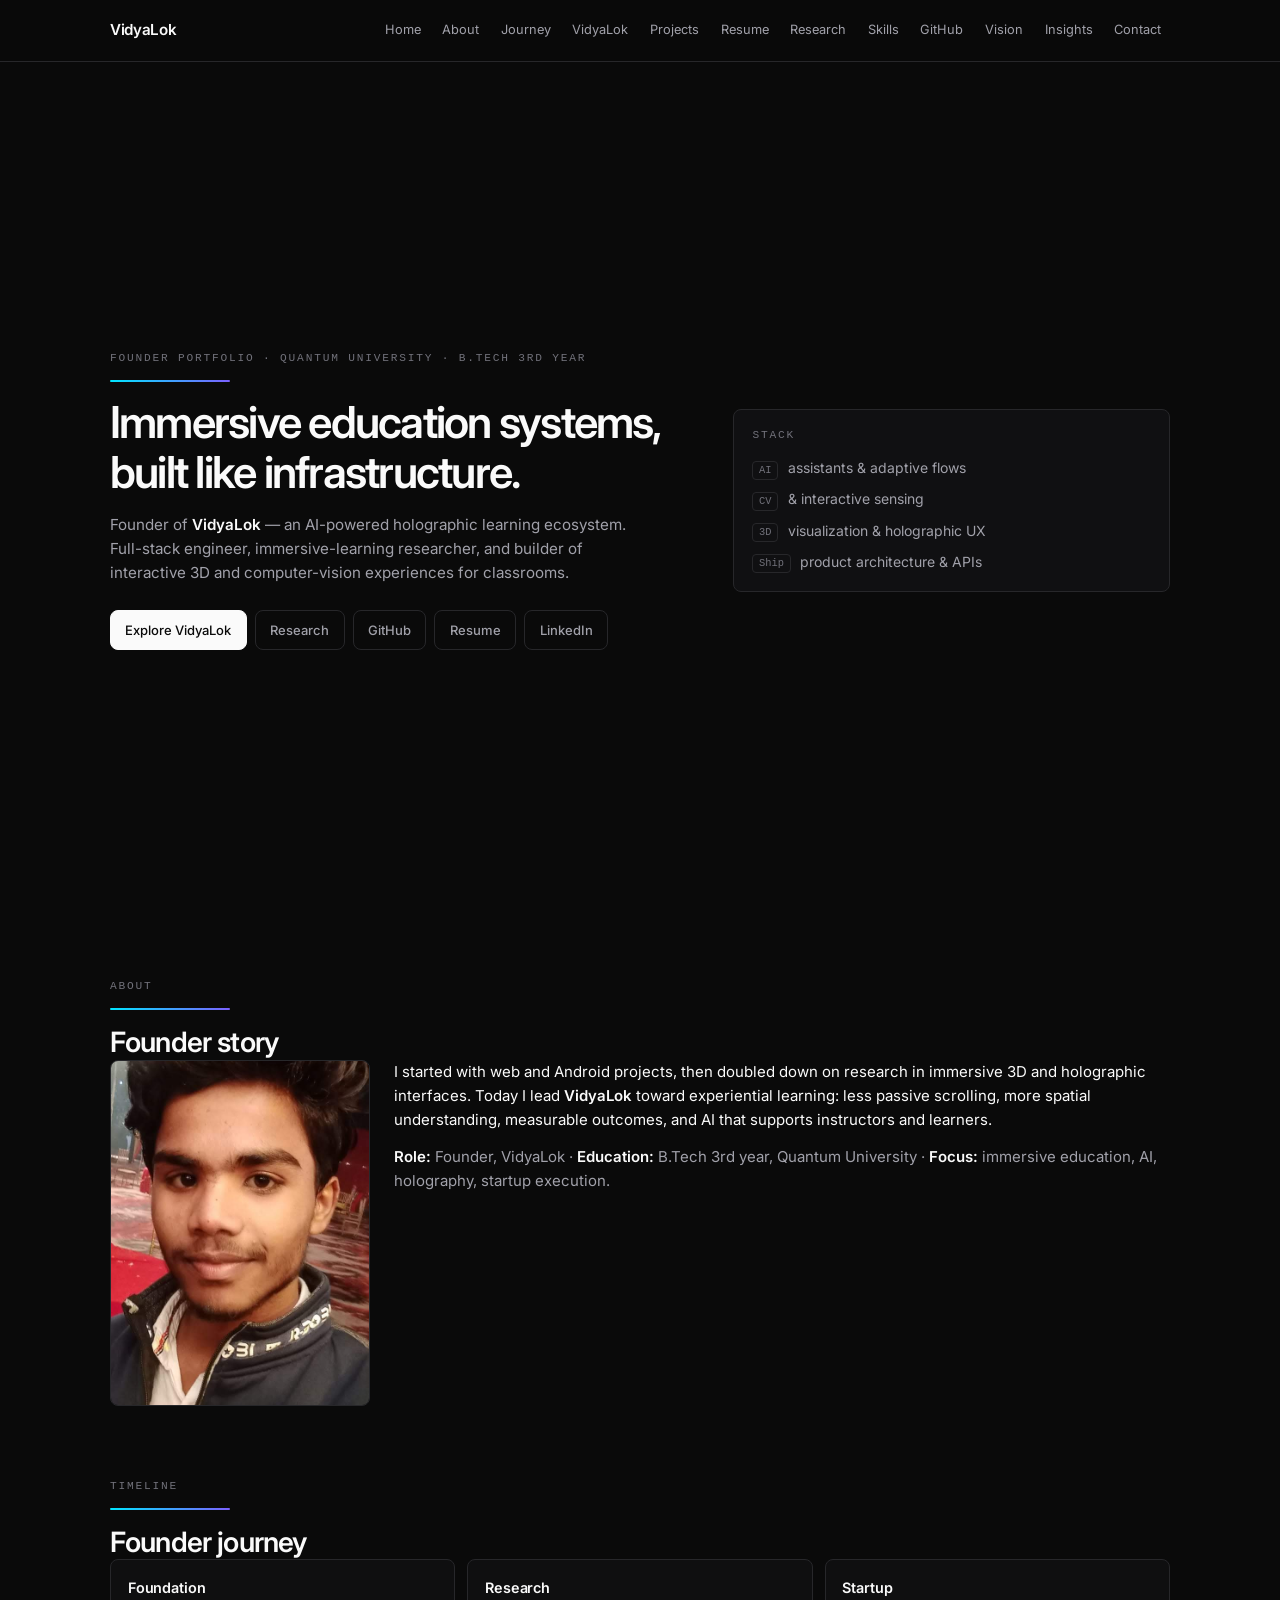
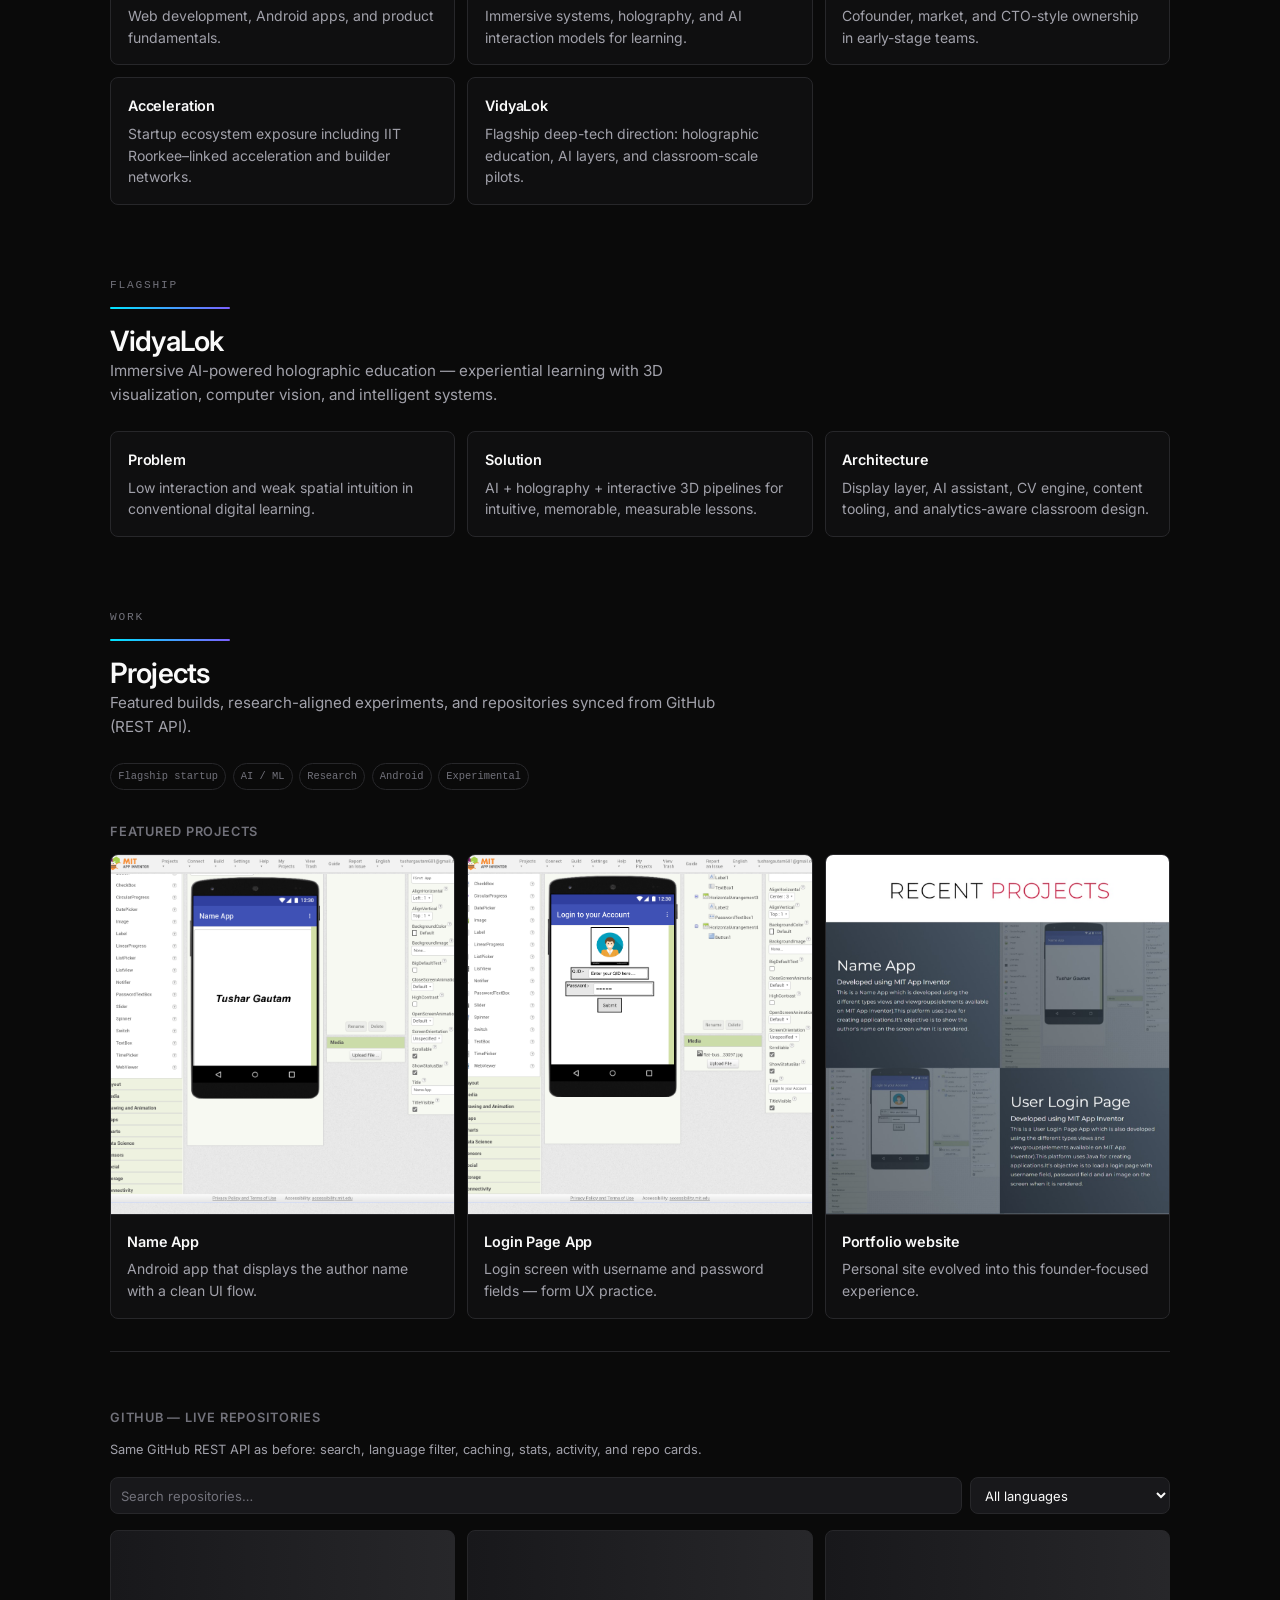
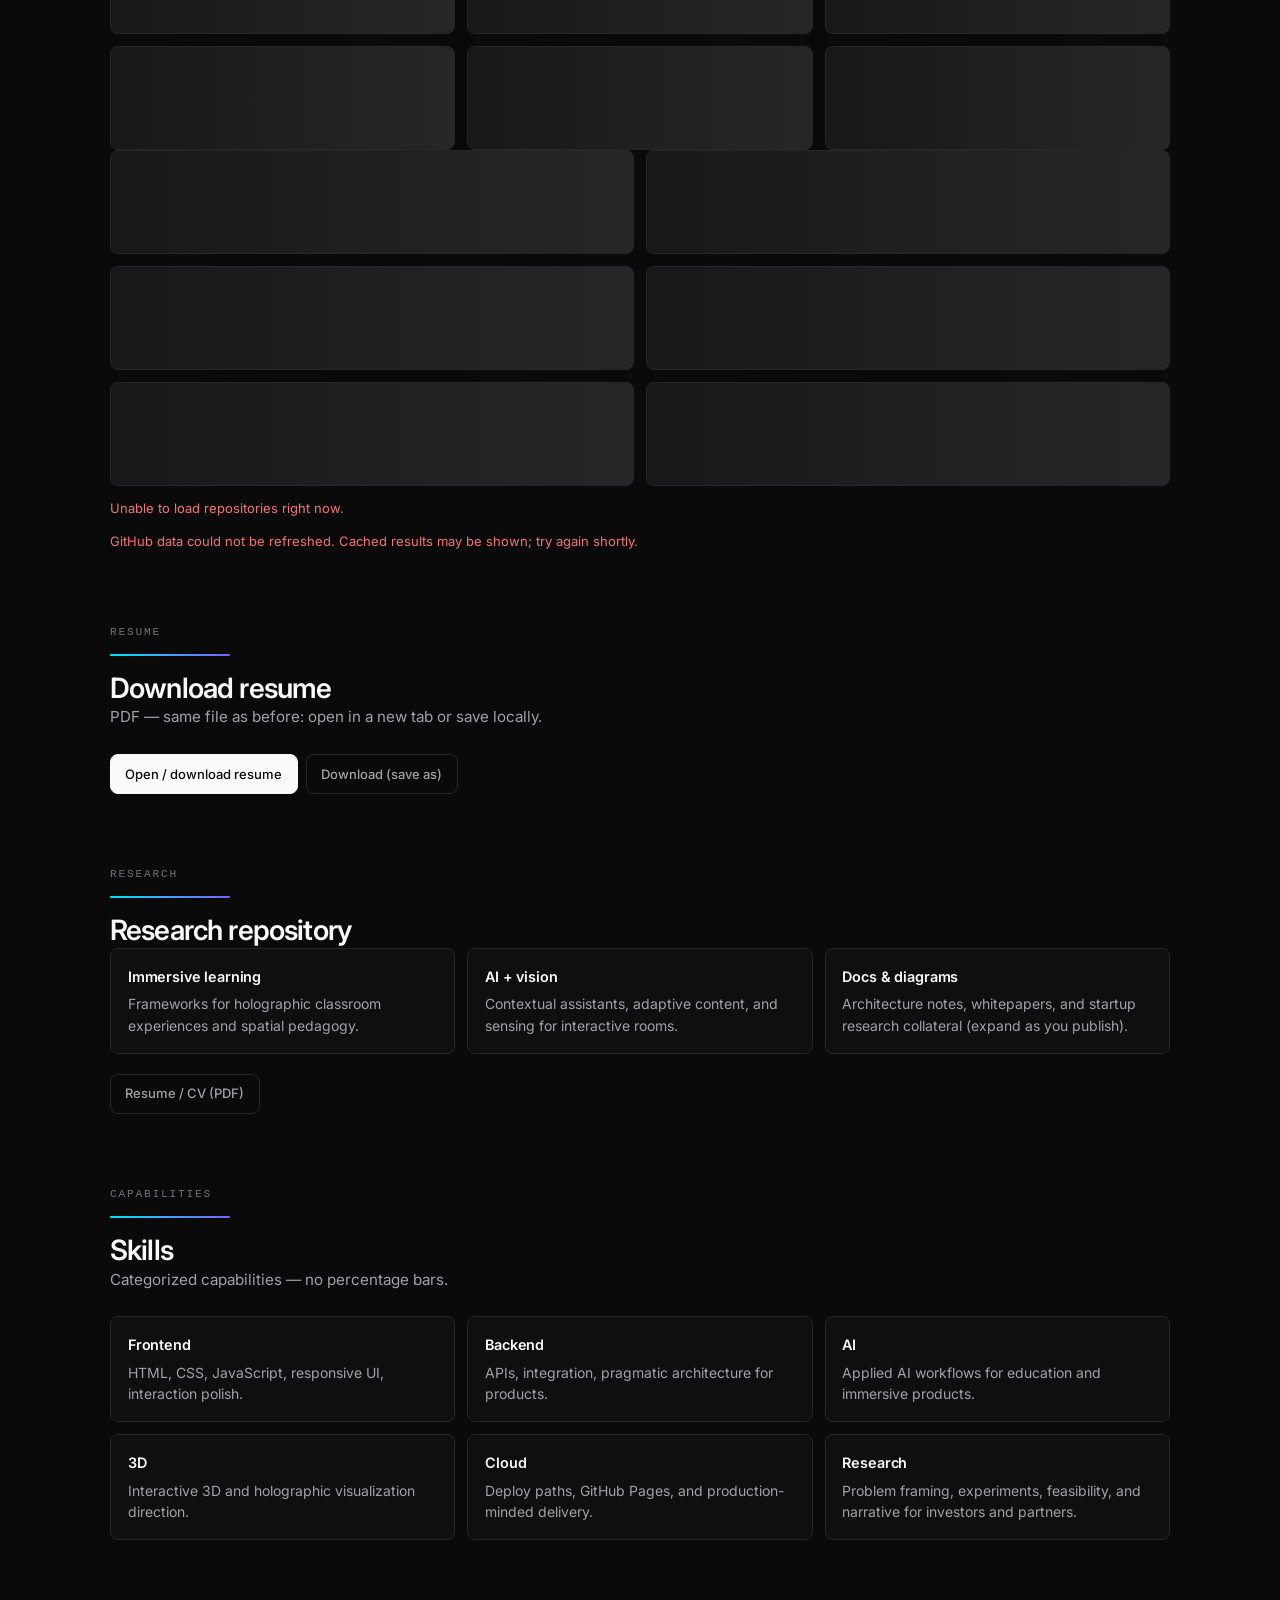
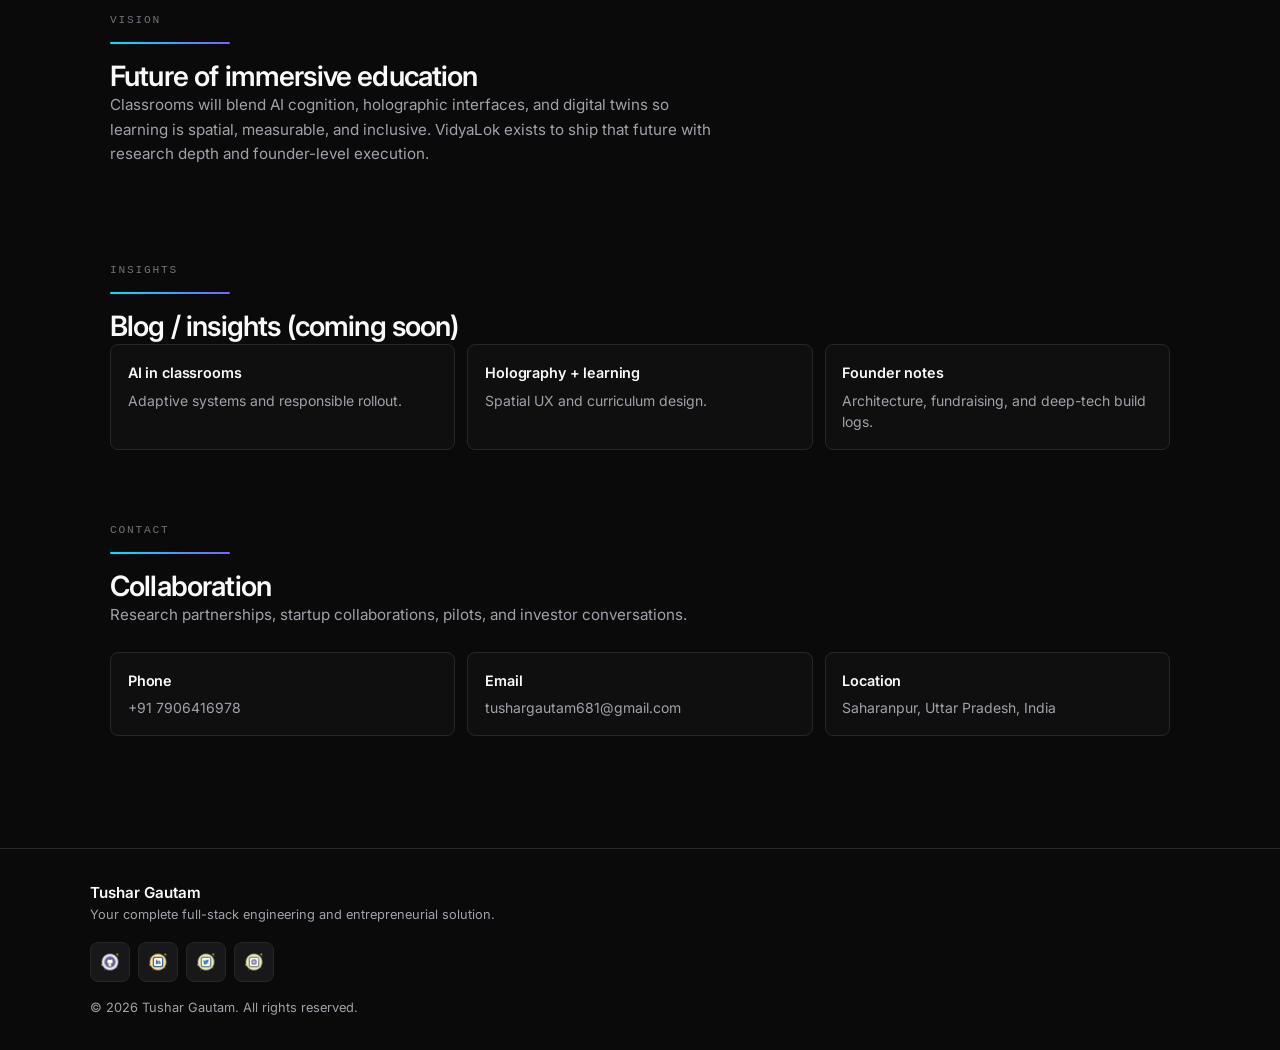
==== commit 870f5efa: "UI: Vercel/Linear theme, updated copy; projects+GitHub+resume preserved Co-authored-by: Cursor <curs" ====
--- a/index.html
+++ b/index.html
@@ -3,37 +3,32 @@
 <head>
   <meta charset="UTF-8">
   <meta name="viewport" content="width=device-width, initial-scale=1.0">
-  <title>Tushar Gautam | Deep-Tech Founder Portfolio</title>
-  <meta name="description" content="Tushar Gautam - Founder of VidyaLok, building immersive AI and holographic education systems.">
+  <title>Tushar Gautam | Founder — VidyaLok</title>
+  <meta name="description" content="Tushar Gautam — Founder of VidyaLok. B.Tech (3rd year), Quantum University. Immersive AI, holography, and interactive education systems.">
   <meta name="keywords" content="Immersive Learning, AI Education, Holographic Systems, Deep-Tech Founder, VidyaLok, Future of Education, Interactive Learning, 3D Educational Systems">
   <meta property="og:title" content="Tushar Gautam | VidyaLok Founder">
-  <meta property="og:description" content="Building the future of immersive education through AI, holography and interactive systems.">
+  <meta property="og:description" content="Building immersive education through AI, holography and interactive systems.">
   <meta property="og:type" content="website">
   <meta property="og:url" content="https://tushargautam681.github.io/">
   <meta property="og:image" content="tushar 1.jpg">
   <meta name="twitter:card" content="summary_large_image">
   <meta name="twitter:title" content="Tushar Gautam | VidyaLok Founder">
-  <meta name="twitter:description" content="Deep-tech founder portfolio for immersive AI-powered education systems.">
+  <meta name="twitter:description" content="Deep-tech founder portfolio — VidyaLok, research, GitHub.">
   <meta name="twitter:image" content="tushar 1.jpg">
   <link rel="stylesheet" href="style.css">
 </head>
 <body>
-  <div id="cursor-dot"></div>
-  <div id="cursor-ring"></div>
-  <div class="bg-grid"></div>
-  <div class="bg-orb orb-cyan"></div>
-  <div class="bg-orb orb-violet"></div>
-
   <header id="header">
     <div class="header-shell">
-      <a href="#hero" class="brand">Tushar Gautam</a>
-      <button class="menu-toggle" aria-label="Toggle menu">Menu</button>
-      <nav class="nav-list">
+      <a href="#hero" class="brand">VidyaLok</a>
+      <button type="button" class="menu-toggle" aria-label="Toggle menu" aria-expanded="false">Menu</button>
+      <nav class="nav-list" aria-label="Primary">
         <a href="#hero">Home</a>
         <a href="#about">About</a>
-        <a href="#journey">Founder Journey</a>
+        <a href="#journey">Journey</a>
         <a href="#vidyalok">VidyaLok</a>
         <a href="#projects">Projects</a>
+        <a href="#resume">Resume</a>
         <a href="#research">Research</a>
         <a href="#skills">Skills</a>
         <a href="#github-section">GitHub</a>
@@ -45,158 +40,235 @@
   </header>
 
   <main>
-    <section id="hero" class="section hero">
-      <div class="hero-content reveal">
-        <p class="eyebrow">Founder of VidyaLok | Quantum University</p>
-        <h1>Building the Future of Immersive Education Through AI, Holography &amp; Interactive Systems</h1>
-        <p class="hero-sub">Founder of VidyaLok • B.Tech Student • Immersive Learning Researcher • AI &amp; Holographic Systems Builder</p>
-        <div class="hero-cta">
-          <a href="#vidyalok" class="btn btn-primary magnetic">Explore VidyaLok</a>
-          <a href="#research" class="btn btn-outline magnetic">View Research</a>
-          <a href="https://github.com/tushargautam681" target="_blank" class="btn btn-outline magnetic">GitHub</a>
-          <a href="Tushar Gautam Resume.pdf" target="_blank" class="btn btn-outline magnetic">Resume</a>
-          <a href="https://www.linkedin.com/in/tushargautam681/" target="_blank" class="btn btn-outline magnetic">LinkedIn</a>
-        </div>
-      </div>
-      <div class="hero-visual reveal">
-        <div class="holo-card">
-          <p>Immersive Stack</p>
-          <ul>
-            <li>AI + Computer Vision</li>
-            <li>3D Visualization</li>
-            <li>Interactive Holographic Learning</li>
-            <li>Research-Driven Product Architecture</li>
+    <section id="hero" class="section section--hero">
+      <div class="hero-inner reveal">
+        <p class="mono-label">Founder portfolio · Quantum University · B.Tech 3rd year</p>
+        <div class="gradient-line" aria-hidden="true"></div>
+        <h1 class="hero-title">Immersive education systems, built like infrastructure.</h1>
+        <p class="hero-lead">
+          Founder of <strong>VidyaLok</strong> — an AI-powered holographic learning ecosystem.
+          Full-stack engineer, immersive-learning researcher, and builder of interactive 3D and computer-vision experiences for classrooms.
+        </p>
+        <div class="hero-actions">
+          <a href="#vidyalok" class="btn btn-primary">Explore VidyaLok</a>
+          <a href="#research" class="btn btn-ghost">Research</a>
+          <a href="https://github.com/tushargautam681" target="_blank" rel="noopener noreferrer" class="btn btn-ghost">GitHub</a>
+          <a href="Tushar Gautam Resume.pdf" target="_blank" rel="noopener noreferrer" class="btn btn-ghost">Resume</a>
+          <a href="https://www.linkedin.com/in/tushargautam681/" target="_blank" rel="noopener noreferrer" class="btn btn-ghost">LinkedIn</a>
+        </div>
+      </div>
+      <aside class="hero-aside reveal" aria-label="Focus areas">
+        <div class="panel">
+          <p class="mono-label">Stack</p>
+          <ul class="panel-list">
+            <li><span class="kbd">AI</span> assistants &amp; adaptive flows</li>
+            <li><span class="kbd">CV</span> &amp; interactive sensing</li>
+            <li><span class="kbd">3D</span> visualization &amp; holographic UX</li>
+            <li><span class="kbd">Ship</span> product architecture &amp; APIs</li>
           </ul>
         </div>
-      </div>
-    </section>
-
-    <section id="about" class="section reveal">
-      <h2>Founder Story</h2>
-      <p>
-        I began with web and app development, evolved into a deep-tech builder, and now lead VidyaLok to create an immersive AI-powered holographic education ecosystem.
-        The mission is simple: move education from passive screens to experiential, interactive, and intelligent learning environments.
+      </aside>
+    </section>
+
+    <section id="about" class="section">
+      <header class="section-head reveal">
+        <p class="mono-label">About</p>
+        <div class="gradient-line" aria-hidden="true"></div>
+        <h2>Founder story</h2>
+      </header>
+      <div class="about-grid reveal">
+        <div class="about-media">
+          <img src="tushar 2.jpg" alt="Tushar Gautam" width="560" height="700" loading="lazy">
+        </div>
+        <div class="about-copy">
+          <p>
+            I started with web and Android projects, then doubled down on research in immersive 3D and holographic interfaces.
+            Today I lead <strong>VidyaLok</strong> toward experiential learning: less passive scrolling, more spatial understanding,
+            measurable outcomes, and AI that supports instructors and learners.
+          </p>
+          <p class="muted">
+            <strong>Role:</strong> Founder, VidyaLok · <strong>Education:</strong> B.Tech 3rd year, Quantum University ·
+            <strong>Focus:</strong> immersive education, AI, holography, startup execution.
+          </p>
+        </div>
+      </div>
+    </section>
+
+    <section id="journey" class="section">
+      <header class="section-head reveal">
+        <p class="mono-label">Timeline</p>
+        <div class="gradient-line" aria-hidden="true"></div>
+        <h2>Founder journey</h2>
+      </header>
+      <div class="card-grid reveal">
+        <article class="card"><h3>Foundation</h3><p>Web development, Android apps, and product fundamentals.</p></article>
+        <article class="card"><h3>Research</h3><p>Immersive systems, holography, and AI interaction models for learning.</p></article>
+        <article class="card"><h3>Startup</h3><p>Cofounder, market, and CTO-style ownership in early-stage teams.</p></article>
+        <article class="card"><h3>Acceleration</h3><p>Startup ecosystem exposure including IIT Roorkee–linked acceleration and builder networks.</p></article>
+        <article class="card"><h3>VidyaLok</h3><p>Flagship deep-tech direction: holographic education, AI layers, and classroom-scale pilots.</p></article>
+      </div>
+    </section>
+
+    <section id="vidyalok" class="section">
+      <header class="section-head reveal">
+        <p class="mono-label">Flagship</p>
+        <div class="gradient-line" aria-hidden="true"></div>
+        <h2>VidyaLok</h2>
+      </header>
+      <p class="section-lead reveal">Immersive AI-powered holographic education — experiential learning with 3D visualization, computer vision, and intelligent systems.</p>
+      <div class="card-grid reveal">
+        <article class="card"><h3>Problem</h3><p>Low interaction and weak spatial intuition in conventional digital learning.</p></article>
+        <article class="card"><h3>Solution</h3><p>AI + holography + interactive 3D pipelines for intuitive, memorable, measurable lessons.</p></article>
+        <article class="card"><h3>Architecture</h3><p>Display layer, AI assistant, CV engine, content tooling, and analytics-aware classroom design.</p></article>
+      </div>
+    </section>
+
+    <section id="projects" class="section">
+      <header class="section-head reveal">
+        <p class="mono-label">Work</p>
+        <div class="gradient-line" aria-hidden="true"></div>
+        <h2>Projects</h2>
+      </header>
+      <p class="section-lead reveal">Featured builds, research-aligned experiments, and repositories synced from GitHub (REST API).</p>
+      <div class="tag-row reveal" aria-label="Project categories">
+        <span class="tag">Flagship startup</span>
+        <span class="tag">AI / ML</span>
+        <span class="tag">Research</span>
+        <span class="tag">Android</span>
+        <span class="tag">Experimental</span>
+      </div>
+
+      <h3 class="subheading reveal">Featured projects</h3>
+      <div class="legacy-projects reveal">
+        <article class="card card--media">
+          <img src="Name App.png" alt="Name App screenshot" loading="lazy" width="640" height="360">
+          <div class="card-body"><h3>Name App</h3><p>Android app that displays the author name with a clean UI flow.</p></div>
+        </article>
+        <article class="card card--media">
+          <img src="Login Page App.png" alt="Login Page App screenshot" loading="lazy" width="640" height="360">
+          <div class="card-body"><h3>Login Page App</h3><p>Login screen with username and password fields — form UX practice.</p></div>
+        </article>
+        <article class="card card--media">
+          <img src="portfolio website.png" alt="Portfolio website screenshot" loading="lazy" width="640" height="360">
+          <div class="card-body"><h3>Portfolio website</h3><p>Personal site evolved into this founder-focused experience.</p></div>
+        </article>
+      </div>
+
+      <div id="github-section" class="github-block reveal">
+        <h3 class="subheading">GitHub — live repositories</h3>
+        <p class="muted small">Same GitHub REST API as before: search, language filter, caching, stats, activity, and repo cards.</p>
+        <div class="github-controls">
+          <input id="repo-search" type="search" name="repo-search" autocomplete="off" placeholder="Search repositories…" aria-label="Search repositories">
+          <select id="language-filter" aria-label="Filter by language">
+            <option value="all">All languages</option>
+          </select>
+        </div>
+        <div class="github-stats" id="github-stats"></div>
+        <div class="github-activity" id="github-activity"></div>
+        <div class="all-projects" id="repo-list"></div>
+        <div id="github-error" class="error-message" role="status" aria-live="polite"></div>
+      </div>
+    </section>
+
+    <section id="resume" class="section">
+      <header class="section-head reveal">
+        <p class="mono-label">Resume</p>
+        <div class="gradient-line" aria-hidden="true"></div>
+        <h2>Download resume</h2>
+      </header>
+      <p class="section-lead reveal">PDF — same file as before: open in a new tab or save locally.</p>
+      <div class="resume-actions reveal">
+        <a href="Tushar Gautam Resume.pdf" target="_blank" rel="noopener noreferrer" class="btn btn-primary">Open / download resume</a>
+        <a href="Tushar Gautam Resume.pdf" download class="btn btn-ghost">Download (save as)</a>
+      </div>
+    </section>
+
+    <section id="research" class="section">
+      <header class="section-head reveal">
+        <p class="mono-label">Research</p>
+        <div class="gradient-line" aria-hidden="true"></div>
+        <h2>Research repository</h2>
+      </header>
+      <div class="card-grid reveal">
+        <article class="card"><h3>Immersive learning</h3><p>Frameworks for holographic classroom experiences and spatial pedagogy.</p></article>
+        <article class="card"><h3>AI + vision</h3><p>Contextual assistants, adaptive content, and sensing for interactive rooms.</p></article>
+        <article class="card"><h3>Docs &amp; diagrams</h3><p>Architecture notes, whitepapers, and startup research collateral (expand as you publish).</p></article>
+      </div>
+      <p class="section-cta reveal">
+        <a href="Tushar Gautam Resume.pdf" target="_blank" rel="noopener noreferrer" class="btn btn-ghost">Resume / CV (PDF)</a>
       </p>
     </section>
 
-    <section id="journey" class="section reveal">
-      <h2>Founder Journey</h2>
-      <div class="timeline">
-        <article class="timeline-item"><h3>Foundation</h3><p>Built core skills through web development, mobile apps, and product thinking.</p></article>
-        <article class="timeline-item"><h3>Research Shift</h3><p>Focused on immersive learning systems, holography, and AI interaction models.</p></article>
-        <article class="timeline-item"><h3>Startup Build</h3><p>Cofounder, markethead, and CTO responsibilities across early-stage startup execution.</p></article>
-        <article class="timeline-item"><h3>Deep-Tech Vision</h3><p>Scaling VidyaLok with immersive architecture, digital twins, and classroom intelligence.</p></article>
-      </div>
-    </section>
-
-    <section id="vidyalok" class="section reveal">
-      <h2>VidyaLok</h2>
-      <p class="section-intro">An immersive AI-powered holographic education ecosystem for experiential learning.</p>
-      <div class="grid-3">
-        <article class="glass-card"><h3>Problem</h3><p>Traditional classrooms remain low-interaction and low-visualization for complex concepts.</p></article>
-        <article class="glass-card"><h3>Solution</h3><p>AI + holography + interactive 3D systems to make learning intuitive, memorable, and measurable.</p></article>
-        <article class="glass-card"><h3>Architecture</h3><p>Hardware-enabled display surfaces, AI assistant layer, CV engine, and immersive content pipeline.</p></article>
-      </div>
-    </section>
-
-    <section id="projects" class="section reveal">
-      <h2>Projects</h2>
-      <p class="section-intro">Flagship startup work, AI research experiments, and production-focused engineering projects.</p>
-      <div class="project-categories">
-        <span>Flagship Startup</span><span>AI/ML Projects</span><span>Research Projects</span><span>Android Projects</span><span>Experimental Systems</span>
-      </div>
-      <div class="legacy-projects">
-        <article class="legacy-card">
-          <img src="Name App.png" alt="Name App">
-          <div><h3>Name App</h3><p>Android app displaying author name with clean UI flow.</p></div>
-        </article>
-        <article class="legacy-card">
-          <img src="Login Page App.png" alt="Login Page App">
-          <div><h3>Login Page App</h3><p>Form-focused Android project with username/password workflow.</p></div>
-        </article>
-        <article class="legacy-card">
-          <img src="portfolio website.png" alt="Portfolio Website">
-          <div><h3>Portfolio Website</h3><p>Web portfolio system that evolved into this deep-tech founder platform.</p></div>
-        </article>
-      </div>
-    </section>
-
-    <section id="research" class="section reveal">
-      <h2>Research Repository</h2>
-      <div class="grid-3">
-        <article class="glass-card"><h3>Immersive Learning Models</h3><p>Frameworks for holographic classroom experience design.</p></article>
-        <article class="glass-card"><h3>AI + Vision Systems</h3><p>Research direction on contextual assistants and adaptive content engines.</p></article>
-        <article class="glass-card"><h3>Whitepapers &amp; Diagrams</h3><p>Architecture notes, system diagrams, and startup research documentation.</p></article>
-      </div>
-      <a href="Tushar Gautam Resume.pdf" target="_blank" class="btn btn-primary">Download Resume / Research CV</a>
-    </section>
-
-    <section id="skills" class="section reveal">
-      <h2>Skill Matrix</h2>
-      <div class="skills-grid">
-        <article class="skill-card"><h3>Frontend</h3><p>HTML, CSS, JavaScript, responsive UI systems, interaction design.</p></article>
-        <article class="skill-card"><h3>Backend</h3><p>API-first thinking, data integration, scalable architecture patterns.</p></article>
-        <article class="skill-card"><h3>AI</h3><p>Applied AI workflow design for educational and immersive products.</p></article>
-        <article class="skill-card"><h3>3D</h3><p>Interactive 3D and holographic visualization research direction.</p></article>
-        <article class="skill-card"><h3>Cloud</h3><p>Deployment pipelines and production-readiness for startup systems.</p></article>
-        <article class="skill-card"><h3>Research</h3><p>Problem framing, experimentation, and technology feasibility studies.</p></article>
-      </div>
-    </section>
-
-    <section id="github-section" class="section reveal">
-      <h2>GitHub Intelligence Dashboard</h2>
-      <p class="section-intro">Enhanced GitHub REST API integration with caching, filters, search, and dynamic metrics.</p>
-      <div class="github-controls">
-        <input id="repo-search" type="text" placeholder="Search repositories...">
-        <select id="language-filter">
-          <option value="all">All Languages</option>
-        </select>
-      </div>
-      <div class="github-stats" id="github-stats"></div>
-      <div class="github-activity" id="github-activity"></div>
-      <div class="all-projects" id="repo-list"></div>
-      <div id="github-error" class="error-message" aria-live="polite"></div>
-    </section>
-
-    <section id="vision" class="section reveal">
-      <h2>Vision</h2>
-      <p>
-        The next era of education will combine AI cognition, holographic interfaces, and digital twins to make every classroom immersive, data-aware, and deeply experiential.
-        VidyaLok is focused on building this future with research depth and startup execution velocity.
+    <section id="skills" class="section">
+      <header class="section-head reveal">
+        <p class="mono-label">Capabilities</p>
+        <div class="gradient-line" aria-hidden="true"></div>
+        <h2>Skills</h2>
+      </header>
+      <p class="section-lead reveal">Categorized capabilities — no percentage bars.</p>
+      <div class="card-grid reveal">
+        <article class="card"><h3>Frontend</h3><p>HTML, CSS, JavaScript, responsive UI, interaction polish.</p></article>
+        <article class="card"><h3>Backend</h3><p>APIs, integration, pragmatic architecture for products.</p></article>
+        <article class="card"><h3>AI</h3><p>Applied AI workflows for education and immersive products.</p></article>
+        <article class="card"><h3>3D</h3><p>Interactive 3D and holographic visualization direction.</p></article>
+        <article class="card"><h3>Cloud</h3><p>Deploy paths, GitHub Pages, and production-minded delivery.</p></article>
+        <article class="card"><h3>Research</h3><p>Problem framing, experiments, feasibility, and narrative for investors and partners.</p></article>
+      </div>
+    </section>
+
+    <section id="vision" class="section">
+      <header class="section-head reveal">
+        <p class="mono-label">Vision</p>
+        <div class="gradient-line" aria-hidden="true"></div>
+        <h2>Future of immersive education</h2>
+      </header>
+      <p class="section-lead reveal">
+        Classrooms will blend AI cognition, holographic interfaces, and digital twins so learning is spatial, measurable, and inclusive.
+        VidyaLok exists to ship that future with research depth and founder-level execution.
       </p>
     </section>
 
-    <section id="insights" class="section reveal">
-      <h2>Blogs / Insights (Upcoming)</h2>
-      <div class="grid-3">
-        <article class="glass-card"><h3>AI in Classrooms</h3><p>How adaptive systems can unlock personalized experiential learning.</p></article>
-        <article class="glass-card"><h3>Holography + Learning</h3><p>Designing pedagogical frameworks for spatial interfaces.</p></article>
-        <article class="glass-card"><h3>Founder Notes</h3><p>Startup experiments, architecture choices, and deep-tech build logs.</p></article>
-      </div>
-    </section>
-
-    <section id="contact" class="section reveal">
-      <h2>Contact &amp; Collaboration</h2>
-      <div class="contact-grid">
-        <article class="glass-card"><h3>Phone</h3><p>+91 7906416978</p></article>
-        <article class="glass-card"><h3>Email</h3><p>tushargautam681@gmail.com</p></article>
-        <article class="glass-card"><h3>Address</h3><p>Saharanpur, Uttar Pradesh, India</p></article>
-      </div>
-      <p class="section-intro">Open for research partnerships, startup collaborations, and immersive education ecosystem discussions.</p>
+    <section id="insights" class="section">
+      <header class="section-head reveal">
+        <p class="mono-label">Insights</p>
+        <div class="gradient-line" aria-hidden="true"></div>
+        <h2>Blog / insights (coming soon)</h2>
+      </header>
+      <div class="card-grid reveal">
+        <article class="card"><h3>AI in classrooms</h3><p>Adaptive systems and responsible rollout.</p></article>
+        <article class="card"><h3>Holography + learning</h3><p>Spatial UX and curriculum design.</p></article>
+        <article class="card"><h3>Founder notes</h3><p>Architecture, fundraising, and deep-tech build logs.</p></article>
+      </div>
+    </section>
+
+    <section id="contact" class="section">
+      <header class="section-head reveal">
+        <p class="mono-label">Contact</p>
+        <div class="gradient-line" aria-hidden="true"></div>
+        <h2>Collaboration</h2>
+      </header>
+      <p class="section-lead reveal">Research partnerships, startup collaborations, pilots, and investor conversations.</p>
+      <div class="card-grid reveal">
+        <article class="card"><h3>Phone</h3><p><a href="tel:+917906416978">+91 7906416978</a></p></article>
+        <article class="card"><h3>Email</h3><p><a href="mailto:tushargautam681@gmail.com">tushargautam681@gmail.com</a></p></article>
+        <article class="card"><h3>Location</h3><p>Saharanpur, Uttar Pradesh, India</p></article>
+      </div>
     </section>
   </main>
 
   <footer id="footer">
-    <div class="footer-content">
-      <h2>Tushar Gautam</h2>
-      <p>Your Complete Fullstack Engineering and Entrepreneurial Solution</p>
-      <div class="social-icon">
-        <a class="social-item magnetic" href="https://github.com/tushargautam681" target="_blank"><img src="github.png" alt="GitHub"></a>
-        <a class="social-item magnetic" href="https://www.linkedin.com/in/tushar-gautam-a89b50284" target="_blank"><img src="linkedin.png" alt="LinkedIn"></a>
-        <a class="social-item magnetic" href="https://twitter.com/tushargautam681?t=Szt9xp5AQgfSoUgR1gA1IQ&s=09" target="_blank"><img src="twitter2.png" alt="Twitter"></a>
-        <a class="social-item magnetic" href="https://www.instagram.com/tushargautam681/" target="_blank"><img src="instagram-new.png" alt="Instagram"></a>
-      </div>
-      <p>Copyright © 2026 Tushar Gautam. All rights reserved</p>
+    <div class="footer-inner">
+      <div>
+        <p class="footer-name">Tushar Gautam</p>
+        <p class="muted small">Your complete full-stack engineering and entrepreneurial solution.</p>
+      </div>
+      <div class="social-icon" aria-label="Social links">
+        <a class="social-item" href="https://github.com/tushargautam681" target="_blank" rel="noopener noreferrer"><img src="github.png" alt="GitHub"></a>
+        <a class="social-item" href="https://www.linkedin.com/in/tushar-gautam-a89b50284" target="_blank" rel="noopener noreferrer"><img src="linkedin.png" alt="LinkedIn"></a>
+        <a class="social-item" href="https://twitter.com/tushargautam681?t=Szt9xp5AQgfSoUgR1gA1IQ&s=09" target="_blank" rel="noopener noreferrer"><img src="twitter2.png" alt="Twitter / X"></a>
+        <a class="social-item" href="https://www.instagram.com/tushargautam681/" target="_blank" rel="noopener noreferrer"><img src="instagram-new.png" alt="Instagram"></a>
+      </div>
+      <p class="muted small">© 2026 Tushar Gautam. All rights reserved.</p>
     </div>
   </footer>
 
@@ -207,7 +279,7 @@
     "name": "Tushar Gautam",
     "url": "https://tushargautam681.github.io/",
     "jobTitle": "Founder of VidyaLok",
-    "alumniOf": "Quantum University",
+    "alumniOf": { "@type": "CollegeOrUniversity", "name": "Quantum University" },
     "sameAs": [
       "https://github.com/tushargautam681",
       "https://www.linkedin.com/in/tushargautam681/"
@@ -216,4 +288,4 @@
   </script>
   <script src="./app.js"></script>
 </body>
-</html>+</html>
--- a/style.css
+++ b/style.css
@@ -1,225 +1,685 @@
-@import url('https://fonts.googleapis.com/css2?family=Inter:wght@400;500;600;700;800&family=Sora:wght@500;600;700&family=Space+Grotesk:wght@500;700&display=swap');
+@import url('https://fonts.googleapis.com/css2?family=Inter:wght@400;500;600;700&display=swap');
 
 :root {
   --bg: #0a0a0a;
-  --card: #111827;
-  --text: #f5f7ff;
-  --muted: #b6c0d8;
-  --cyan: #00e5ff;
-  --violet: #7b61ff;
-  --pink: #a855f7;
-  --line: rgba(255, 255, 255, 0.12);
-}
-
-* { box-sizing: border-box; margin: 0; padding: 0; }
-html { scroll-behavior: smooth; }
+  --surface: #18181b;
+  --surface-hover: #27272a;
+  --border: #27272a;
+  --text: #fafafa;
+  --muted: #a1a1aa;
+  --muted2: #71717a;
+  --accent-start: #00e5ff;
+  --accent-end: #7b61ff;
+  --radius: 8px;
+  --max: 1100px;
+  --font: "Inter", ui-sans-serif, system-ui, -apple-system, "Segoe UI", Roboto, sans-serif;
+  --mono: ui-monospace, "SF Mono", Menlo, Consolas, monospace;
+}
+
+*,
+*::before,
+*::after {
+  box-sizing: border-box;
+  margin: 0;
+  padding: 0;
+}
+
+html {
+  scroll-behavior: smooth;
+}
+
 body {
-  font-family: Inter, Arial, sans-serif;
-  background: radial-gradient(circle at 15% 20%, #17243d, var(--bg) 35%), var(--bg);
+  font-family: var(--font);
+  background: var(--bg);
   color: var(--text);
   line-height: 1.6;
-  overflow-x: hidden;
-}
-
-a { color: inherit; text-decoration: none; }
-img { max-width: 100%; display: block; object-fit: cover; }
-
-#cursor-dot, #cursor-ring {
-  position: fixed;
-  pointer-events: none;
-  z-index: 1200;
+  font-size: 15px;
+  -webkit-font-smoothing: antialiased;
+}
+
+a {
+  color: inherit;
+  text-decoration: none;
+}
+
+a:hover {
+  text-decoration: underline;
+  text-underline-offset: 3px;
+}
+
+img {
+  max-width: 100%;
+  display: block;
+  object-fit: cover;
+}
+
+strong {
+  font-weight: 600;
+  color: var(--text);
+}
+
+#header {
+  position: sticky;
+  top: 0;
+  z-index: 50;
+  background: rgba(10, 10, 10, 0.85);
+  backdrop-filter: blur(10px);
+  border-bottom: 1px solid var(--border);
+}
+
+.header-shell {
+  max-width: var(--max);
+  margin: 0 auto;
+  padding: 0.875rem 1.25rem;
+  display: flex;
+  align-items: center;
+  justify-content: space-between;
+  gap: 1rem;
+}
+
+.brand {
+  font-weight: 600;
+  font-size: 0.95rem;
+  letter-spacing: -0.02em;
+  color: var(--text);
+}
+
+.brand:hover {
+  text-decoration: none;
+  color: var(--muted);
+}
+
+.menu-toggle {
+  font-family: var(--font);
+  font-size: 0.8rem;
+  padding: 0.45rem 0.65rem;
+  border-radius: var(--radius);
+  border: 1px solid var(--border);
+  background: transparent;
+  color: var(--muted);
+  cursor: pointer;
+}
+
+.menu-toggle:hover {
+  color: var(--text);
+  border-color: var(--surface-hover);
+}
+
+.nav-list {
+  display: none;
+  position: absolute;
+  left: 0;
+  right: 0;
+  top: 100%;
+  flex-wrap: wrap;
+  gap: 0.25rem;
+  padding: 0.75rem 1.25rem 1rem;
+  background: var(--bg);
+  border-bottom: 1px solid var(--border);
+}
+
+.nav-list.open {
+  display: flex;
+}
+
+.nav-list a {
+  font-size: 0.8rem;
+  color: var(--muted);
+  padding: 0.4rem 0.55rem;
+  border-radius: 6px;
+}
+
+.nav-list a:hover {
+  color: var(--text);
+  background: var(--surface);
+  text-decoration: none;
+}
+
+.section {
+  max-width: var(--max);
+  margin: 0 auto;
+  padding: 4.5rem 1.25rem 0;
+}
+
+.section:last-of-type {
+  padding-bottom: 4rem;
+}
+
+.mono-label {
+  font-family: var(--mono);
+  font-size: 0.7rem;
+  letter-spacing: 0.16em;
+  text-transform: uppercase;
+  color: var(--muted2);
+  margin-bottom: 0.75rem;
+}
+
+.gradient-line {
+  width: 120px;
+  height: 2px;
+  border-radius: 2px;
+  background: linear-gradient(90deg, var(--accent-start), var(--accent-end));
+  margin-bottom: 1rem;
+}
+
+.section-head h2 {
+  font-size: clamp(1.35rem, 3vw, 1.75rem);
+  font-weight: 600;
+  letter-spacing: -0.03em;
+  line-height: 1.2;
+}
+
+.section-lead {
+  color: var(--muted);
+  max-width: 62ch;
+  margin-bottom: 1.5rem;
+  font-size: 0.95rem;
+}
+
+.subheading {
+  font-size: 0.8rem;
+  font-weight: 600;
+  letter-spacing: 0.06em;
+  text-transform: uppercase;
+  color: var(--muted2);
+  margin: 2rem 0 0.75rem;
+}
+
+.muted {
+  color: var(--muted);
+}
+
+.small {
+  font-size: 0.8rem;
+}
+
+/* Hero — Vercel / Linear */
+.section--hero {
+  display: grid;
+  gap: 2rem;
+  padding-top: 3.5rem;
+  align-items: start;
+}
+
+@media (min-width: 900px) {
+  .section--hero {
+    grid-template-columns: minmax(0, 1.15fr) minmax(0, 0.85fr);
+    align-items: center;
+    min-height: calc(100vh - 56px);
+    padding-top: 2rem;
+  }
+}
+
+.hero-title {
+  font-size: clamp(1.85rem, 4.2vw, 2.75rem);
+  font-weight: 600;
+  letter-spacing: -0.04em;
+  line-height: 1.12;
+  margin-bottom: 1rem;
+}
+
+.hero-lead {
+  color: var(--muted);
+  max-width: 52ch;
+  font-size: 0.95rem;
+  margin-bottom: 1.5rem;
+}
+
+.hero-actions {
+  display: flex;
+  flex-wrap: wrap;
+  gap: 0.5rem;
+}
+
+.btn {
+  display: inline-flex;
+  align-items: center;
+  justify-content: center;
+  font-family: var(--font);
+  font-size: 0.8125rem;
+  font-weight: 500;
+  padding: 0.55rem 0.9rem;
+  border-radius: var(--radius);
+  border: 1px solid transparent;
+  cursor: pointer;
+  transition: background 0.15s ease, border-color 0.15s ease, color 0.15s ease;
+}
+
+.btn:hover {
+  text-decoration: none;
+}
+
+.btn-primary {
+  background: var(--text);
+  color: var(--bg);
+  border-color: var(--text);
+}
+
+.btn-primary:hover {
+  background: #e4e4e7;
+  border-color: #e4e4e7;
+}
+
+.btn-ghost {
+  background: transparent;
+  color: var(--muted);
+  border-color: var(--border);
+}
+
+.btn-ghost:hover {
+  color: var(--text);
+  border-color: var(--surface-hover);
+  background: var(--surface);
+}
+
+.hero-aside .panel {
+  border: 1px solid var(--border);
+  border-radius: var(--radius);
+  padding: 1.1rem 1.15rem;
+  background: rgba(24, 24, 27, 0.45);
+}
+
+.panel-list {
+  list-style: none;
+  margin-top: 0.75rem;
+  display: flex;
+  flex-direction: column;
+  gap: 0.55rem;
+  color: var(--muted);
+  font-size: 0.875rem;
+}
+
+.kbd {
+  font-family: var(--mono);
+  font-size: 0.65rem;
+  padding: 0.15rem 0.35rem;
+  border-radius: 4px;
+  border: 1px solid var(--border);
+  color: var(--muted2);
+  margin-right: 0.35rem;
+}
+
+/* Cards */
+.card-grid,
+.legacy-projects,
+.github-stats,
+.github-activity,
+.all-projects {
+  display: grid;
+  gap: 0.75rem;
+}
+
+@media (min-width: 640px) {
+  .card-grid,
+  .legacy-projects,
+  .github-stats,
+  .github-activity {
+    grid-template-columns: repeat(2, minmax(0, 1fr));
+  }
+}
+
+@media (min-width: 960px) {
+  .card-grid,
+  .legacy-projects,
+  .github-stats {
+    grid-template-columns: repeat(3, minmax(0, 1fr));
+  }
+
+  .github-activity {
+    grid-template-columns: repeat(2, minmax(0, 1fr));
+  }
+
+  .all-projects {
+    grid-template-columns: repeat(2, minmax(0, 1fr));
+  }
+}
+
+.card {
+  border: 1px solid var(--border);
+  border-radius: var(--radius);
+  padding: 1rem 1.05rem;
+  background: rgba(24, 24, 27, 0.35);
+  transition: border-color 0.15s ease, background 0.15s ease;
+}
+
+.card:hover {
+  border-color: #3f3f46;
+  background: rgba(39, 39, 42, 0.35);
+}
+
+.card h3 {
+  font-size: 0.9rem;
+  font-weight: 600;
+  margin-bottom: 0.35rem;
+  letter-spacing: -0.01em;
+}
+
+.card p {
+  font-size: 0.875rem;
+  color: var(--muted);
+  line-height: 1.55;
+}
+
+.card--media {
+  padding: 0;
+  overflow: hidden;
+}
+
+.card--media img {
+  width: 100%;
+  aspect-ratio: 16 / 9;
+  border-bottom: 1px solid var(--border);
+}
+
+.card--media .card-body {
+  padding: 0.9rem 1rem 1rem;
+}
+
+.tag-row {
+  display: flex;
+  flex-wrap: wrap;
+  gap: 0.4rem;
+  margin-bottom: 1.25rem;
+}
+
+.tag {
+  font-family: var(--mono);
+  font-size: 0.65rem;
+  color: var(--muted2);
+  border: 1px solid var(--border);
+  padding: 0.25rem 0.45rem;
   border-radius: 999px;
-  transform: translate(-50%, -50%);
-}
-#cursor-dot { width: 8px; height: 8px; background: var(--cyan); }
-#cursor-ring { width: 32px; height: 32px; border: 1px solid rgba(0, 229, 255, 0.6); transition: transform .15s ease; }
-
-.bg-grid {
-  position: fixed; inset: 0;
-  background-image: linear-gradient(rgba(123, 97, 255, 0.08) 1px, transparent 1px), linear-gradient(90deg, rgba(0, 229, 255, 0.08) 1px, transparent 1px);
-  background-size: 60px 60px;
-  mask-image: radial-gradient(circle at 50% 40%, black 20%, transparent 80%);
-  pointer-events: none; z-index: -3;
-}
-.bg-orb {
-  position: fixed; width: 35vw; height: 35vw; filter: blur(90px);
-  pointer-events: none; z-index: -2; opacity: .45; animation: float 9s ease-in-out infinite alternate;
-}
-.orb-cyan { background: var(--cyan); left: -10vw; top: 20vh; }
-.orb-violet { background: var(--violet); right: -10vw; top: 10vh; animation-delay: 1s; }
-
-#header {
-  position: sticky; top: 0; z-index: 1000;
-  backdrop-filter: blur(12px);
-  background: rgba(10, 10, 10, 0.7);
-  border-bottom: 1px solid var(--line);
-}
-.header-shell {
-  max-width: 1200px; margin: 0 auto; padding: 1rem;
-  display: flex; align-items: center; justify-content: space-between; gap: 1rem;
-}
-.brand { font-family: "Space Grotesk", sans-serif; font-size: 1.2rem; letter-spacing: .04em; color: var(--cyan); font-weight: 700; }
-.menu-toggle {
-  border: 1px solid var(--line); color: var(--text); background: transparent; padding: .5rem .75rem; border-radius: .6rem;
-}
-.nav-list {
-  display: none; position: absolute; top: calc(100% + 1px); left: 0; right: 0;
-  background: rgba(11, 18, 32, .97); border-bottom: 1px solid var(--line);
-  padding: .8rem 1rem; gap: .5rem; flex-wrap: wrap;
-}
-.nav-list.open { display: flex; }
-.nav-list a {
-  font-size: .9rem; color: var(--muted); padding: .45rem .65rem; border-radius: .6rem;
-}
-.nav-list a:hover { color: var(--text); background: rgba(255, 255, 255, 0.07); }
-
-.section {
-  max-width: 1200px; margin: 0 auto; padding: 5rem 1rem 1rem;
-}
-.section h2 {
-  font-family: Sora, sans-serif; font-size: clamp(1.8rem, 4vw, 2.6rem);
-  margin-bottom: 1rem; letter-spacing: .02em;
-}
-.section p { color: var(--muted); }
-.section-intro { margin-bottom: 1.5rem; max-width: 70ch; }
-
-.hero {
-  display: grid; gap: 1.5rem; grid-template-columns: 1fr;
-  min-height: calc(100vh - 74px); align-items: center;
-}
-.eyebrow { color: var(--cyan); letter-spacing: .1em; text-transform: uppercase; font-size: .78rem; margin-bottom: .8rem; }
-.hero h1 {
-  font-family: Sora, sans-serif; font-size: clamp(2rem, 5vw, 3.8rem); line-height: 1.15; margin-bottom: .8rem;
-}
-.hero-sub { max-width: 65ch; margin-bottom: 1.2rem; }
-.hero-cta { display: flex; flex-wrap: wrap; gap: .7rem; }
-.btn {
-  border-radius: .8rem; padding: .7rem 1rem; font-size: .9rem; font-weight: 600; border: 1px solid transparent;
-  transition: transform .2s ease, box-shadow .2s ease, border-color .2s ease;
-}
-.btn:hover { transform: translateY(-2px); }
-.btn-primary {
-  background: linear-gradient(135deg, var(--cyan), var(--violet));
-  color: #041116; box-shadow: 0 8px 30px rgba(0, 229, 255, .35);
-}
-.btn-outline {
-  border-color: rgba(0, 229, 255, .5); color: var(--text);
-  background: rgba(17, 24, 39, .35);
-}
-.btn-outline:hover { border-color: var(--cyan); box-shadow: 0 8px 24px rgba(123, 97, 255, .24); }
-
-.holo-card,
-.glass-card,
-.skill-card,
-.timeline-item,
-.legacy-card,
+}
+
+.about-grid {
+  display: grid;
+  gap: 1.5rem;
+  align-items: start;
+}
+
+@media (min-width: 768px) {
+  .about-grid {
+    grid-template-columns: 260px 1fr;
+  }
+}
+
+.about-media {
+  border: 1px solid var(--border);
+  border-radius: var(--radius);
+  overflow: hidden;
+  background: var(--surface);
+}
+
+.about-media img {
+  width: 100%;
+  height: auto;
+  aspect-ratio: 3 / 4;
+  object-fit: cover;
+}
+
+.about-copy p + p {
+  margin-top: 0.85rem;
+}
+
+.github-block {
+  margin-top: 2rem;
+  padding-top: 1.5rem;
+  border-top: 1px solid var(--border);
+}
+
+.github-controls {
+  display: grid;
+  gap: 0.5rem;
+  margin: 1rem 0;
+}
+
+@media (min-width: 560px) {
+  .github-controls {
+    grid-template-columns: 1fr 200px;
+  }
+}
+
+.github-controls input,
+.github-controls select {
+  width: 100%;
+  font-family: var(--font);
+  font-size: 0.8125rem;
+  padding: 0.55rem 0.65rem;
+  border-radius: var(--radius);
+  border: 1px solid var(--border);
+  background: var(--surface);
+  color: var(--text);
+}
+
+.github-controls input::placeholder {
+  color: var(--muted2);
+}
+
+.github-controls input:focus,
+.github-controls select:focus {
+  outline: none;
+  border-color: #52525b;
+}
+
 .github-card,
 .github-stat,
 .activity-card {
-  border: 1px solid var(--line);
-  background: linear-gradient(140deg, rgba(255, 255, 255, .05), rgba(255, 255, 255, .02));
-  backdrop-filter: blur(8px);
-  border-radius: 1rem;
-  box-shadow: 0 10px 40px rgba(0, 0, 0, .25);
-}
-
-.holo-card { padding: 1rem; }
-.holo-card p { color: var(--cyan); font-weight: 600; margin-bottom: .6rem; }
-.holo-card ul { list-style: none; display: grid; gap: .5rem; color: var(--muted); }
-
-.timeline { display: grid; gap: 1rem; }
-.timeline-item { padding: 1rem; }
-.timeline-item h3 { color: var(--cyan); margin-bottom: .3rem; font-family: "Space Grotesk", sans-serif; }
-
-.grid-3, .skills-grid, .legacy-projects, .contact-grid, .all-projects, .github-stats, .github-activity {
-  display: grid; gap: 1rem;
-}
-.glass-card, .skill-card, .github-card, .github-stat, .activity-card { padding: 1rem; }
-.skill-card h3, .glass-card h3 { color: var(--text); margin-bottom: .35rem; }
-.project-categories { display: flex; flex-wrap: wrap; gap: .5rem; margin-bottom: 1rem; }
-.project-categories span {
-  border: 1px solid var(--line); padding: .35rem .55rem; border-radius: 999px; color: var(--muted); font-size: .8rem;
-}
-
-.legacy-card { overflow: hidden; }
-.legacy-card img { aspect-ratio: 16/9; border-bottom: 1px solid var(--line); }
-.legacy-card div { padding: .9rem; }
-
-.github-controls {
-  display: grid; grid-template-columns: 1fr; gap: .7rem; margin-bottom: 1rem;
-}
-.github-controls input,
-.github-controls select {
-  width: 100%; background: rgba(17, 24, 39, .8); color: var(--text);
-  border: 1px solid var(--line); border-radius: .7rem; padding: .7rem;
-}
-
-.github-card h3 { font-size: 1.05rem; }
+  border: 1px solid var(--border);
+  border-radius: var(--radius);
+  padding: 1rem;
+  background: rgba(24, 24, 27, 0.35);
+}
+
+.github-stat h3 {
+  font-size: 0.65rem;
+  font-weight: 500;
+  text-transform: uppercase;
+  letter-spacing: 0.1em;
+  color: var(--muted2);
+  margin-bottom: 0.35rem;
+}
+
+.github-stat p {
+  font-size: 1.35rem;
+  font-weight: 600;
+  letter-spacing: -0.03em;
+  color: var(--text);
+}
+
+.activity-card h3 {
+  font-size: 0.85rem;
+  font-weight: 600;
+}
+
+.activity-card p {
+  font-size: 0.8125rem;
+  color: var(--muted);
+  margin-top: 0.25rem;
+}
+
+.github-card h3 {
+  font-size: 0.95rem;
+  font-weight: 600;
+  letter-spacing: -0.02em;
+}
+
+.github-card p {
+  font-size: 0.8125rem;
+  color: var(--muted);
+  margin-top: 0.35rem;
+}
+
+.pinned-badge {
+  font-family: var(--mono);
+  font-size: 0.65rem;
+  letter-spacing: 0.12em;
+  text-transform: uppercase;
+  color: var(--accent-start);
+  margin-bottom: 0.4rem;
+}
+
 .github-meta {
-  margin-top: .45rem; color: var(--muted); font-size: .86rem; display: flex; gap: .65rem; flex-wrap: wrap;
-}
-.repo-link { color: var(--cyan); font-weight: 600; margin-top: .65rem; display: inline-block; }
+  margin-top: 0.5rem;
+  display: flex;
+  flex-wrap: wrap;
+  gap: 0.5rem 0.75rem;
+  font-family: var(--mono);
+  font-size: 0.7rem;
+  color: var(--muted2);
+}
+
+.repo-link {
+  display: inline-block;
+  margin-top: 0.65rem;
+  font-size: 0.8125rem;
+  font-weight: 500;
+  color: var(--text);
+  text-decoration: none;
+}
+
+.repo-link:hover {
+  color: var(--accent-start);
+}
+
 .heatmap {
-  margin-top: .75rem;
+  margin-top: 0.65rem;
   display: grid;
   grid-template-columns: repeat(12, minmax(0, 1fr));
-  grid-auto-rows: 10px;
-  gap: 4px;
-}
-.heatmap span { border-radius: 3px; border: 1px solid rgba(255, 255, 255, 0.08); }
+  grid-auto-rows: 9px;
+  gap: 3px;
+}
+
+.heatmap span {
+  border-radius: 2px;
+  border: 1px solid var(--border);
+}
+
 .skeleton {
-  height: 125px; border-radius: 1rem; position: relative; overflow: hidden;
-  background: rgba(255, 255, 255, .06);
-}
-.skeleton::after {
-  content: ""; position: absolute; inset: 0; transform: translateX(-100%);
-  background: linear-gradient(90deg, transparent, rgba(255, 255, 255, .18), transparent);
-  animation: shimmer 1.35s infinite;
-}
-.error-message { color: #ff8ea2; margin-top: .8rem; }
-
+  height: 104px;
+  border-radius: var(--radius);
+  border: 1px solid var(--border);
+  background: linear-gradient(90deg, var(--surface) 0%, #27272a 50%, var(--surface) 100%);
+  background-size: 200% 100%;
+  animation: shimmer 1.2s ease-in-out infinite;
+}
+
+@keyframes shimmer {
+  0% {
+    background-position: 100% 0;
+  }
+  100% {
+    background-position: -100% 0;
+  }
+}
+
+.error-message {
+  color: #f87171;
+  font-size: 0.8125rem;
+  margin-top: 0.75rem;
+}
+
+.resume-actions {
+  display: flex;
+  flex-wrap: wrap;
+  gap: 0.5rem;
+}
+
+.section-cta {
+  margin-top: 1.25rem;
+}
+
+/* Footer */
 #footer {
-  border-top: 1px solid var(--line); margin-top: 4rem;
-  background: linear-gradient(180deg, rgba(17, 24, 39, 0.35), rgba(0, 0, 0, 0.65));
-}
-.footer-content {
-  max-width: 1200px; margin: 0 auto; padding: 2rem 1rem;
-  display: grid; gap: .8rem; justify-items: start;
-}
-.footer-content h2 { font-family: "Space Grotesk", sans-serif; color: var(--cyan); }
-.social-icon { display: flex; gap: .7rem; }
+  margin-top: 3rem;
+  border-top: 1px solid var(--border);
+  padding: 2rem 1.25rem;
+  background: var(--bg);
+}
+
+.footer-inner {
+  max-width: var(--max);
+  margin: 0 auto;
+  display: flex;
+  flex-direction: column;
+  gap: 1rem;
+}
+
+.footer-name {
+  font-weight: 600;
+  font-size: 0.95rem;
+}
+
+.social-icon {
+  display: flex;
+  flex-wrap: wrap;
+  gap: 0.5rem;
+}
+
 .social-item {
-  height: 46px; width: 46px; border: 1px solid var(--line); border-radius: .8rem;
-  display: inline-flex; align-items: center; justify-content: center;
-  background: rgba(255, 255, 255, .04); transition: transform .2s ease, box-shadow .2s ease;
-}
-.social-item:hover { transform: translateY(-3px); box-shadow: 0 8px 24px rgba(123, 97, 255, .28); }
-.social-item img { width: 28px; height: 28px; object-fit: contain; }
-
-.reveal { opacity: 0; transform: translateY(20px); transition: .6s ease; }
-.reveal.active { opacity: 1; transform: translateY(0); }
-
-@keyframes shimmer { to { transform: translateX(100%); } }
-@keyframes float {
-  from { transform: translateY(0px) translateX(0px); }
-  to { transform: translateY(20px) translateX(10px); }
-}
-
-@media (min-width: 820px) {
-  .menu-toggle { display: none; }
+  width: 40px;
+  height: 40px;
+  display: inline-flex;
+  align-items: center;
+  justify-content: center;
+  border: 1px solid var(--border);
+  border-radius: var(--radius);
+  background: var(--surface);
+  transition: border-color 0.15s ease, background 0.15s ease;
+}
+
+.social-item:hover {
+  text-decoration: none;
+  border-color: var(--surface-hover);
+  background: var(--surface-hover);
+}
+
+.social-item img {
+  width: 22px;
+  height: 22px;
+  object-fit: contain;
+}
+
+/* Reveal */
+.reveal {
+  opacity: 0;
+  transform: translateY(12px);
+  transition: opacity 0.45s ease, transform 0.45s ease;
+}
+
+.reveal.active {
+  opacity: 1;
+  transform: translateY(0);
+}
+
+@media (min-width: 900px) {
+  .menu-toggle {
+    display: none;
+  }
+
   .nav-list {
-    position: static; display: flex; background: transparent; border: none; padding: 0;
-    width: auto; justify-content: flex-end;
-  }
-  .hero { grid-template-columns: 1.3fr 1fr; }
-  .grid-3, .skills-grid, .legacy-projects, .contact-grid, .all-projects, .github-stats, .github-activity { grid-template-columns: repeat(2, minmax(0, 1fr)); }
-  .github-controls { grid-template-columns: 1fr 220px; }
-}
-
-@media (min-width: 1080px) {
-  .grid-3, .skills-grid, .legacy-projects, .contact-grid, .all-projects, .github-stats, .github-activity { grid-template-columns: repeat(3, minmax(0, 1fr)); }
-}
-
-@media (hover: none) {
-  #cursor-dot, #cursor-ring { display: none; }
-}
+    position: static;
+    display: flex;
+    padding: 0;
+    border: none;
+    background: transparent;
+    justify-content: flex-end;
+    flex-wrap: wrap;
+  }
+}
+
+@media (prefers-reduced-motion: reduce) {
+  html {
+    scroll-behavior: auto;
+  }
+
+  .reveal,
+  .reveal.active {
+    opacity: 1;
+    transform: none;
+    transition: none;
+  }
+
+  .skeleton {
+    animation: none;
+  }
+}
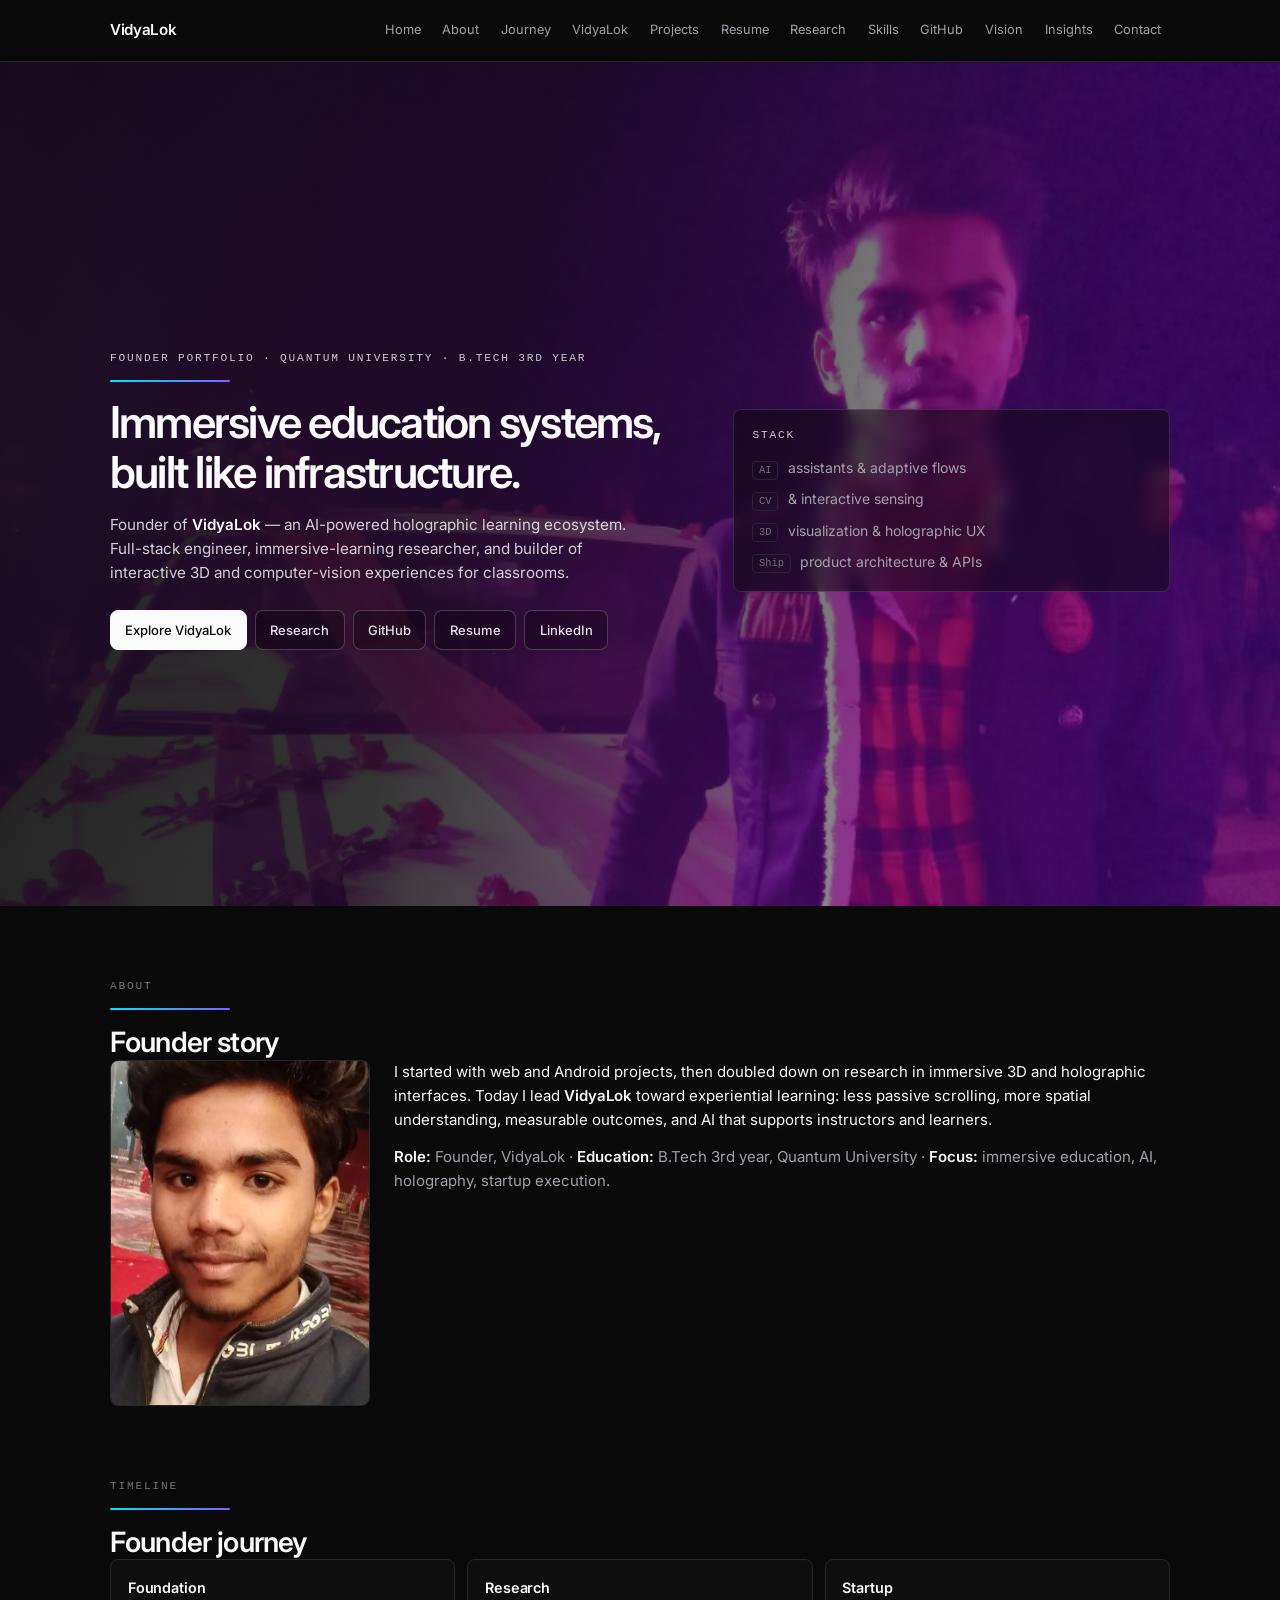
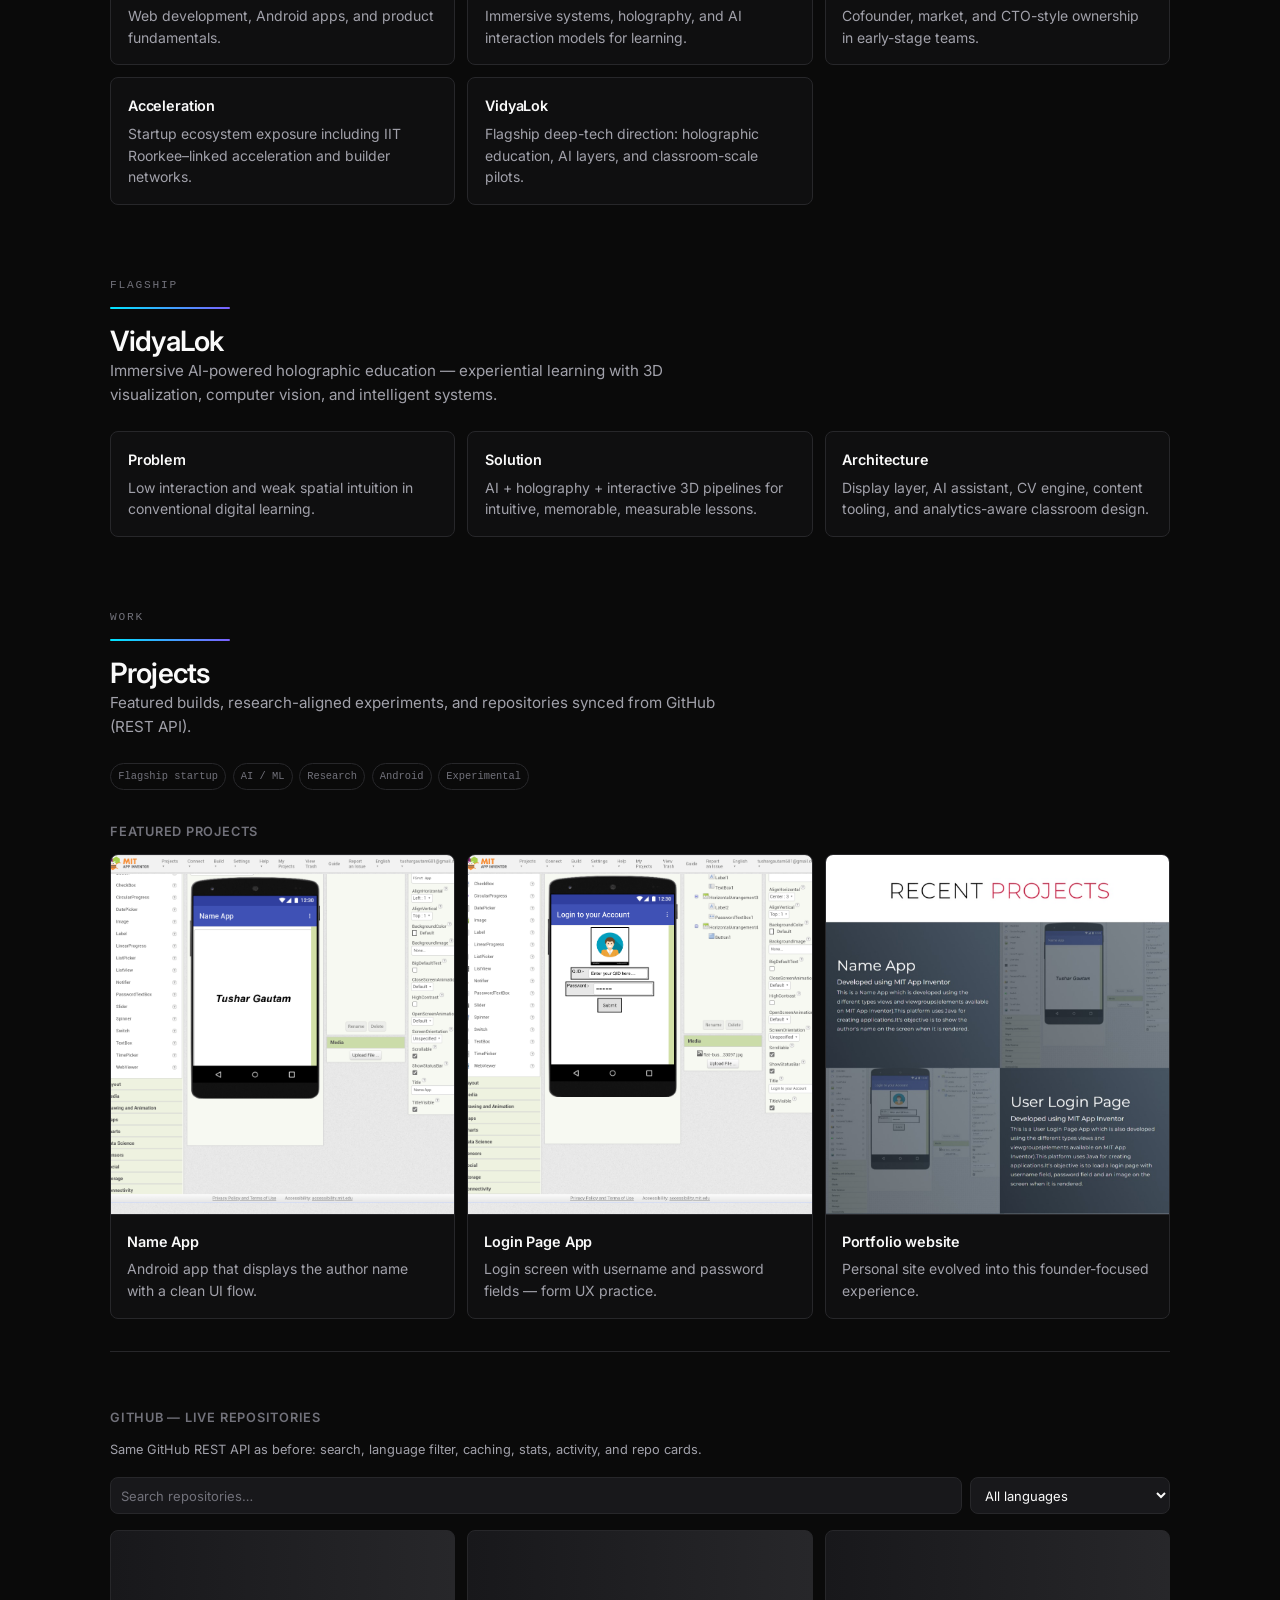
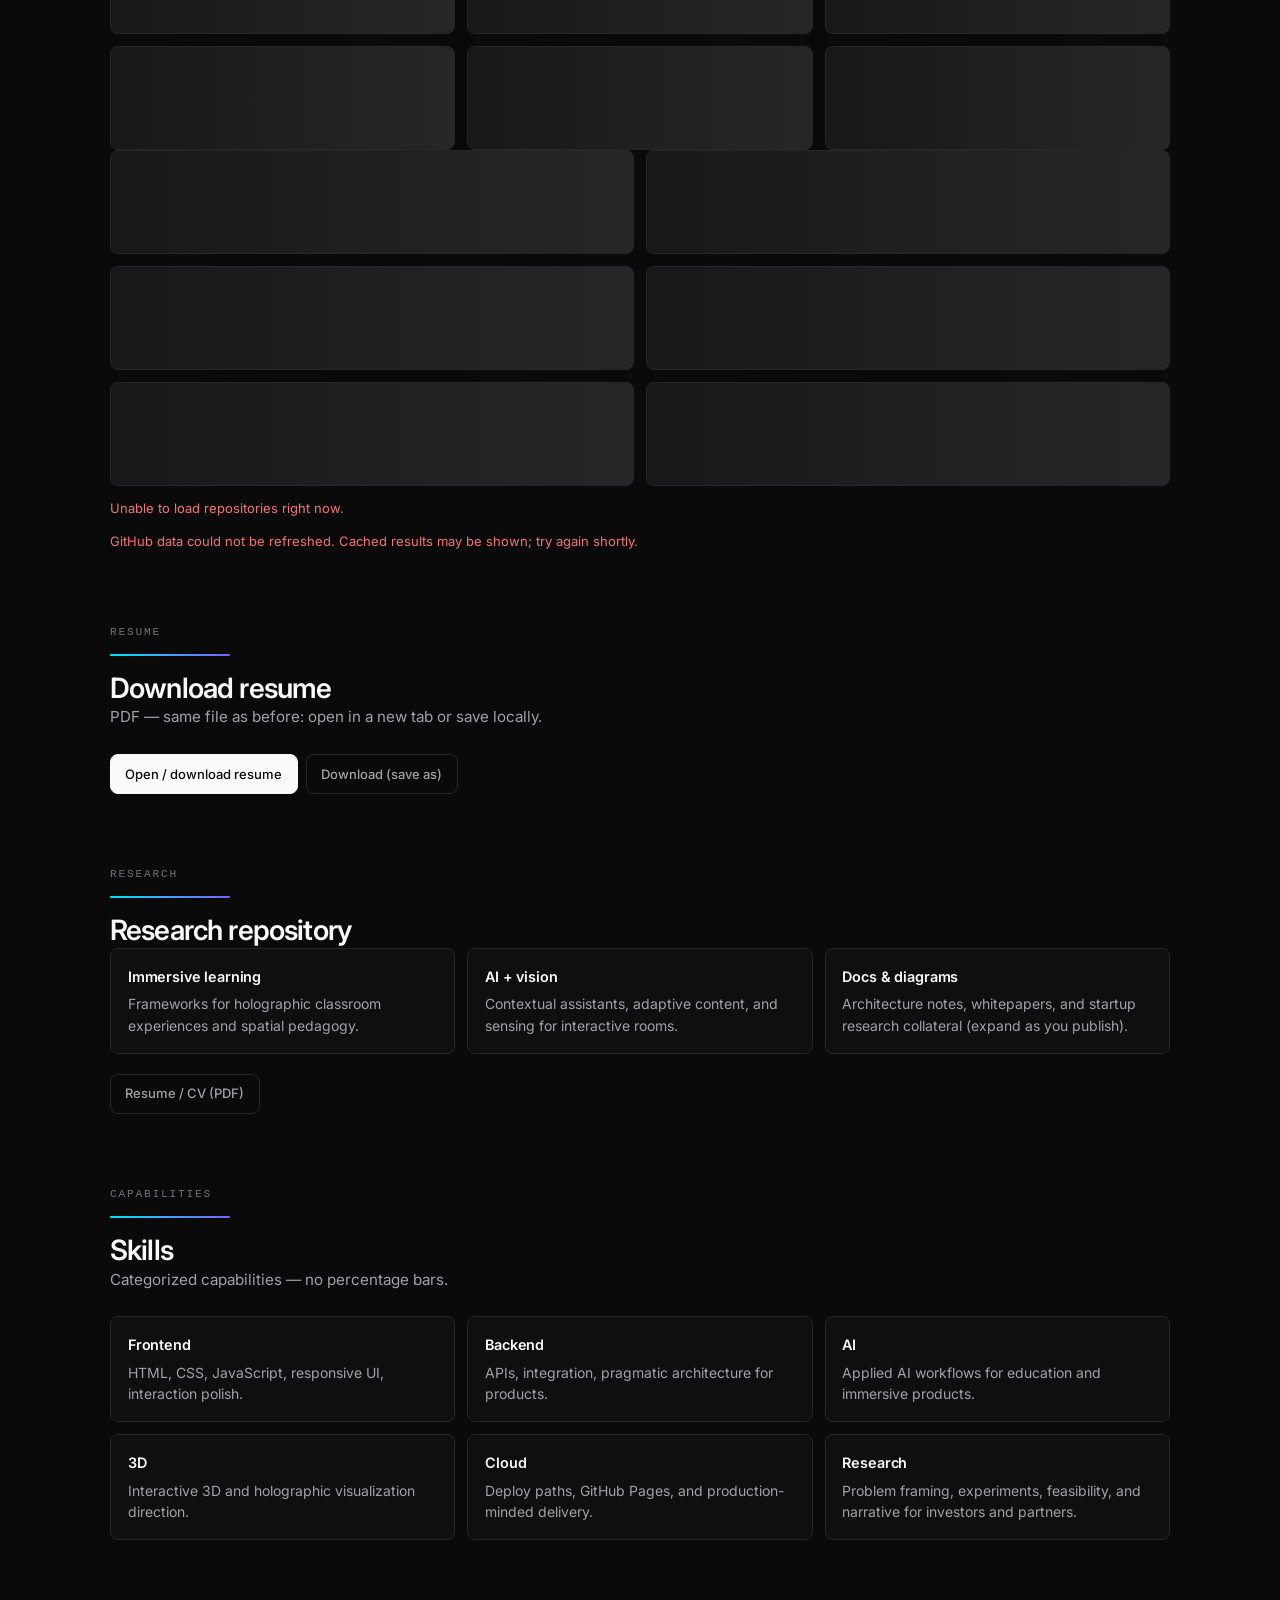
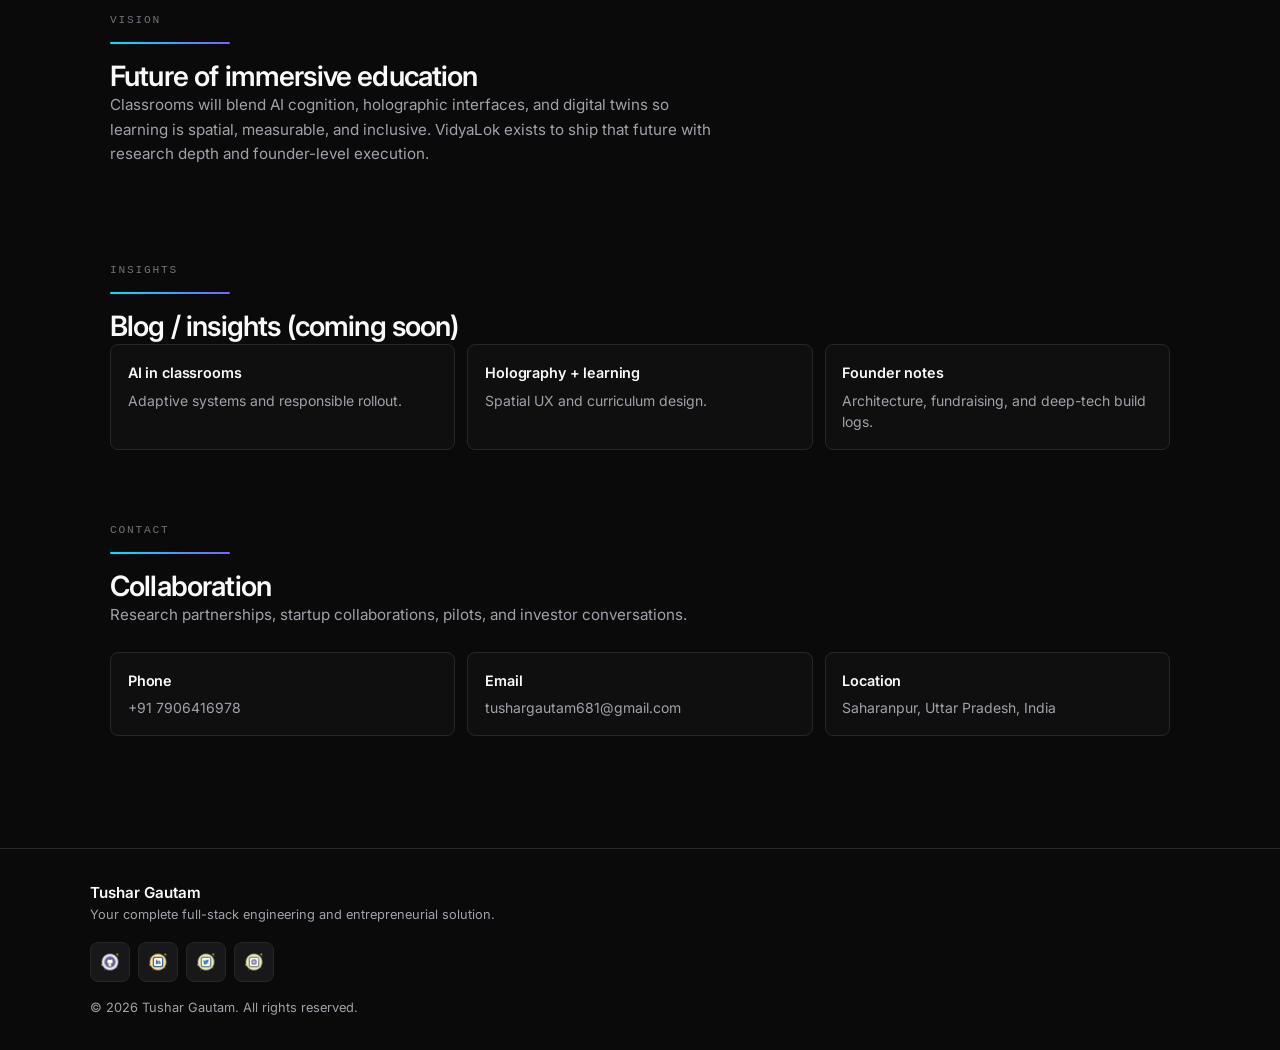
==== commit e037d957: "Hero: use new portrait photo as background; stronger text overlay; OG image Co-authored-by: Cursor <" ====
--- a/index.html
+++ b/index.html
@@ -10,11 +10,11 @@
   <meta property="og:description" content="Building immersive education through AI, holography and interactive systems.">
   <meta property="og:type" content="website">
   <meta property="og:url" content="https://tushargautam681.github.io/">
-  <meta property="og:image" content="tushar 1.jpg">
+  <meta property="og:image" content="https://tushargautam681.github.io/hero-background.png">
   <meta name="twitter:card" content="summary_large_image">
   <meta name="twitter:title" content="Tushar Gautam | VidyaLok Founder">
   <meta name="twitter:description" content="Deep-tech founder portfolio — VidyaLok, research, GitHub.">
-  <meta name="twitter:image" content="tushar 1.jpg">
+  <meta name="twitter:image" content="https://tushargautam681.github.io/hero-background.png">
   <link rel="stylesheet" href="style.css">
 </head>
 <body>
--- a/style.css
+++ b/style.css
@@ -35,6 +35,7 @@
   line-height: 1.6;
   font-size: 15px;
   -webkit-font-smoothing: antialiased;
+  overflow-x: hidden;
 }
 
 a {
@@ -193,7 +194,75 @@
   font-size: 0.8rem;
 }
 
-/* Hero — Vercel / Linear */
+/* Hero — Vercel / Linear + hero photo background */
+#hero.section--hero {
+  position: relative;
+  isolation: isolate;
+}
+
+#hero.section--hero::before {
+  content: "";
+  position: absolute;
+  top: 0;
+  bottom: 0;
+  left: 50%;
+  width: 100vw;
+  margin-left: -50vw;
+  background-image: url("hero-background.png");
+  background-size: cover;
+  background-position: top center;
+  background-repeat: no-repeat;
+  z-index: 0;
+}
+
+#hero.section--hero::after {
+  content: "";
+  position: absolute;
+  top: 0;
+  bottom: 0;
+  left: 50%;
+  width: 100vw;
+  margin-left: -50vw;
+  background: linear-gradient(
+    105deg,
+    rgba(10, 10, 10, 0.92) 0%,
+    rgba(10, 10, 10, 0.82) 38%,
+    rgba(10, 10, 10, 0.45) 72%,
+    rgba(10, 10, 10, 0.35) 100%
+  );
+  z-index: 1;
+}
+
+#hero.section--hero .hero-inner,
+#hero.section--hero .hero-aside {
+  position: relative;
+  z-index: 2;
+}
+
+#hero.section--hero .mono-label {
+  color: rgba(212, 212, 216, 0.95);
+}
+
+#hero.section--hero .hero-lead {
+  color: rgba(228, 228, 231, 0.9);
+}
+
+#hero.section--hero .hero-lead strong {
+  color: #fafafa;
+}
+
+#hero.section--hero .btn-ghost {
+  color: #e4e4e7;
+  border-color: rgba(255, 255, 255, 0.2);
+  background: rgba(0, 0, 0, 0.28);
+}
+
+#hero.section--hero .btn-ghost:hover {
+  color: #fafafa;
+  border-color: rgba(255, 255, 255, 0.35);
+  background: rgba(24, 24, 27, 0.55);
+}
+
 .section--hero {
   display: grid;
   gap: 2rem;
@@ -276,7 +345,13 @@
   border: 1px solid var(--border);
   border-radius: var(--radius);
   padding: 1.1rem 1.15rem;
-  background: rgba(24, 24, 27, 0.45);
+  background: rgba(24, 24, 27, 0.55);
+  backdrop-filter: blur(8px);
+}
+
+#hero.section--hero .hero-aside .panel {
+  background: rgba(10, 10, 10, 0.5);
+  border-color: rgba(255, 255, 255, 0.12);
 }
 
 .panel-list {
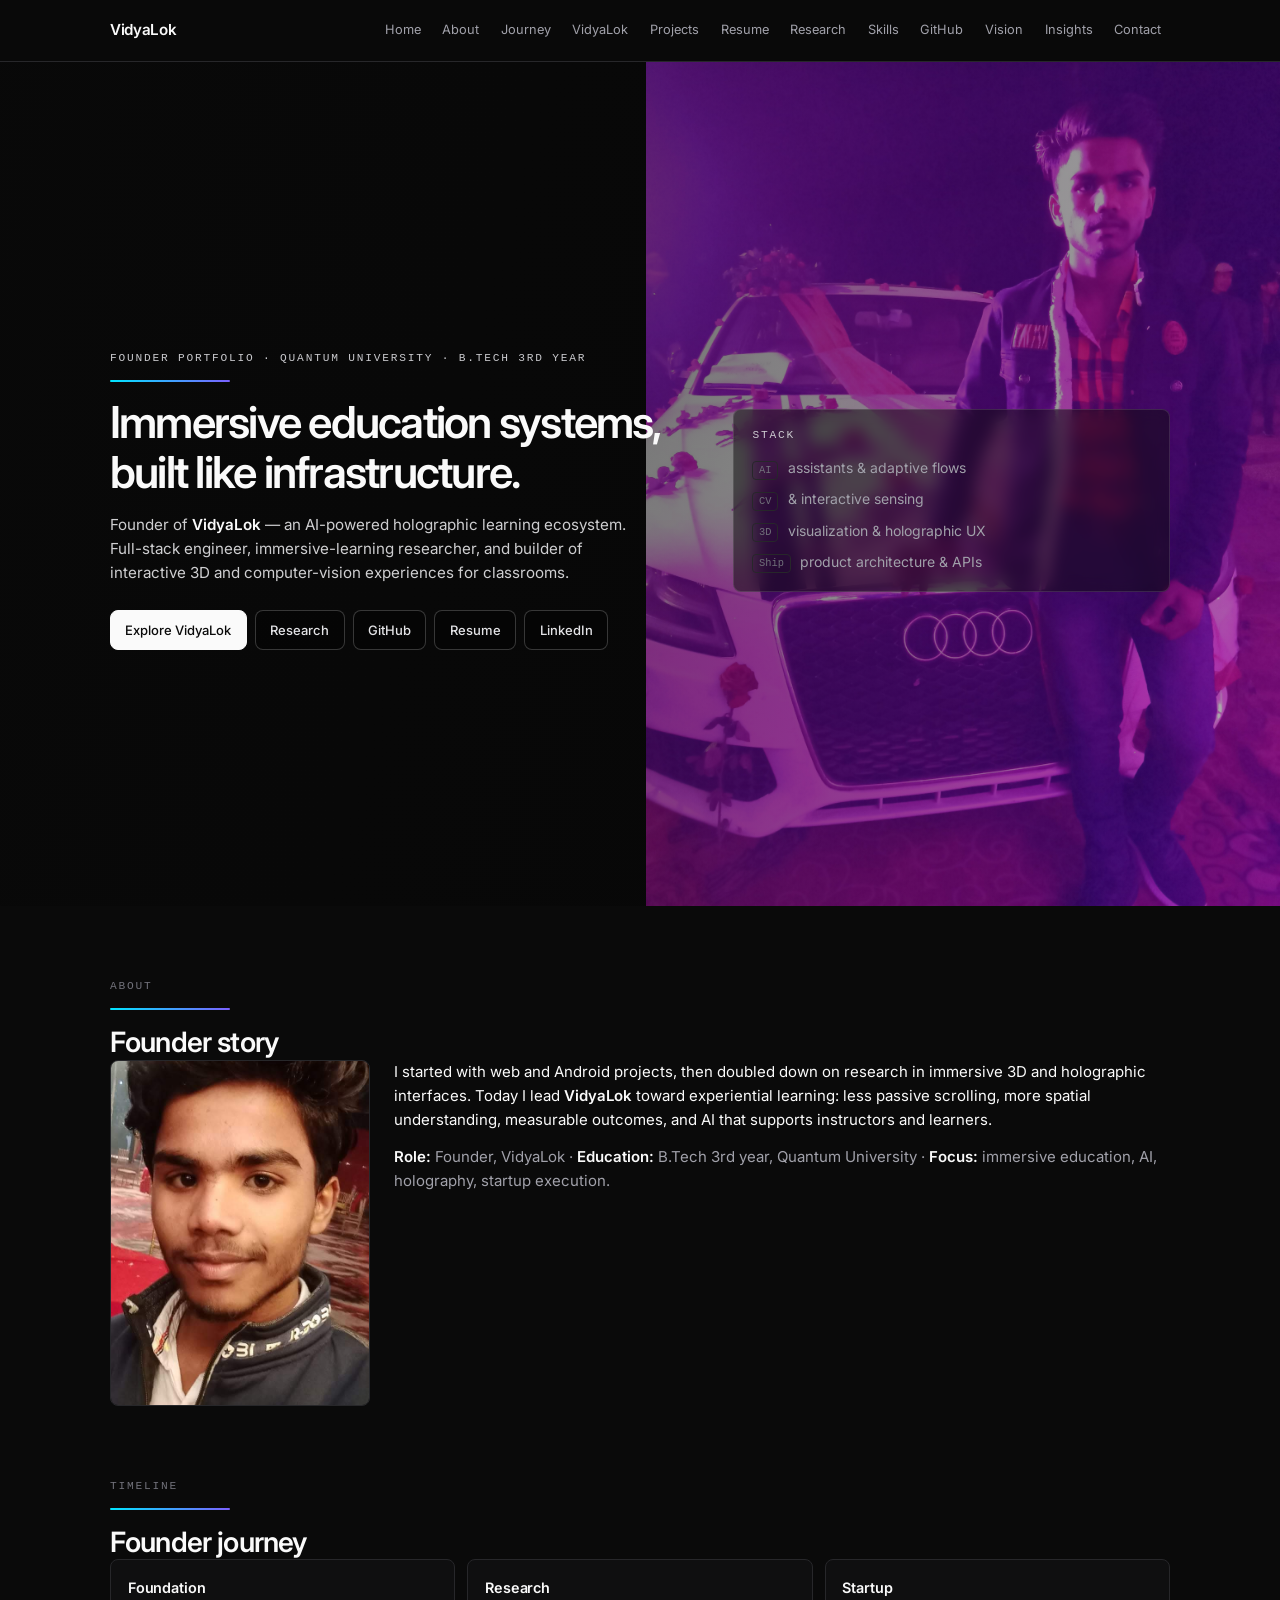
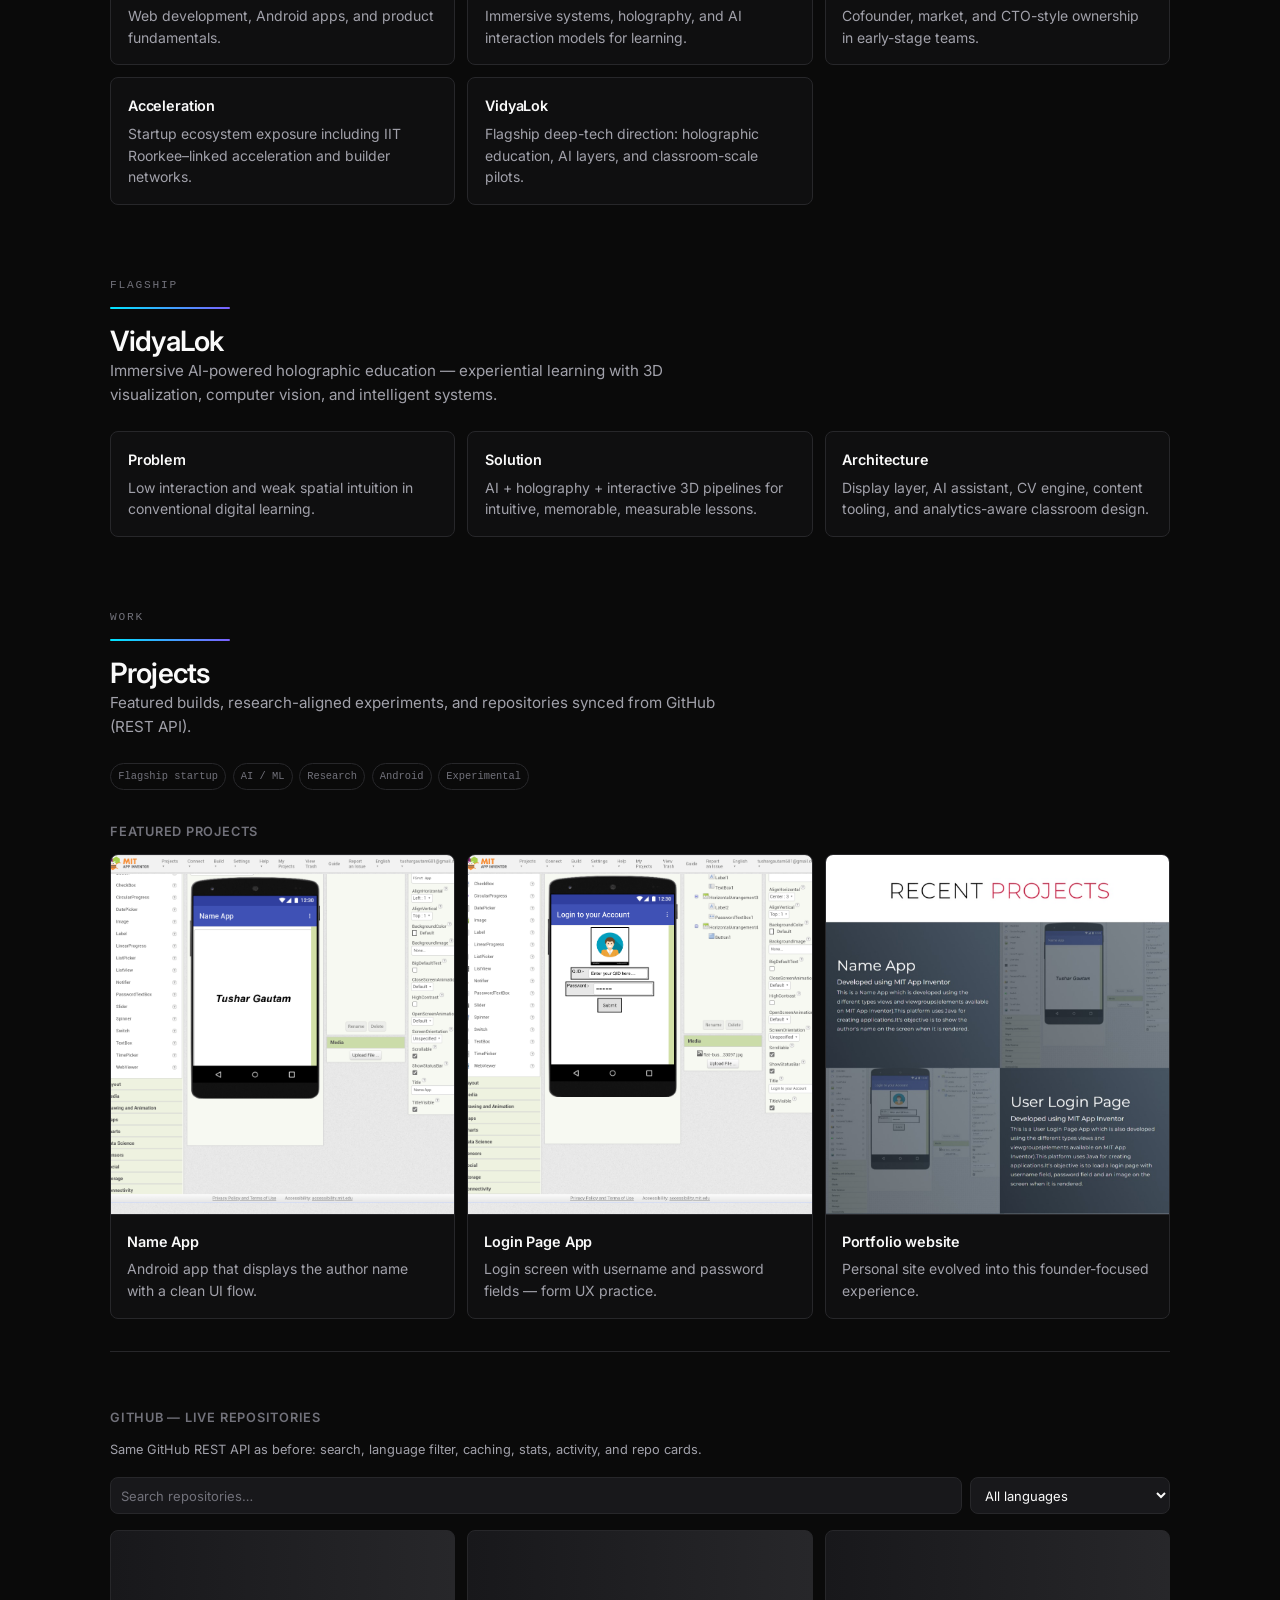
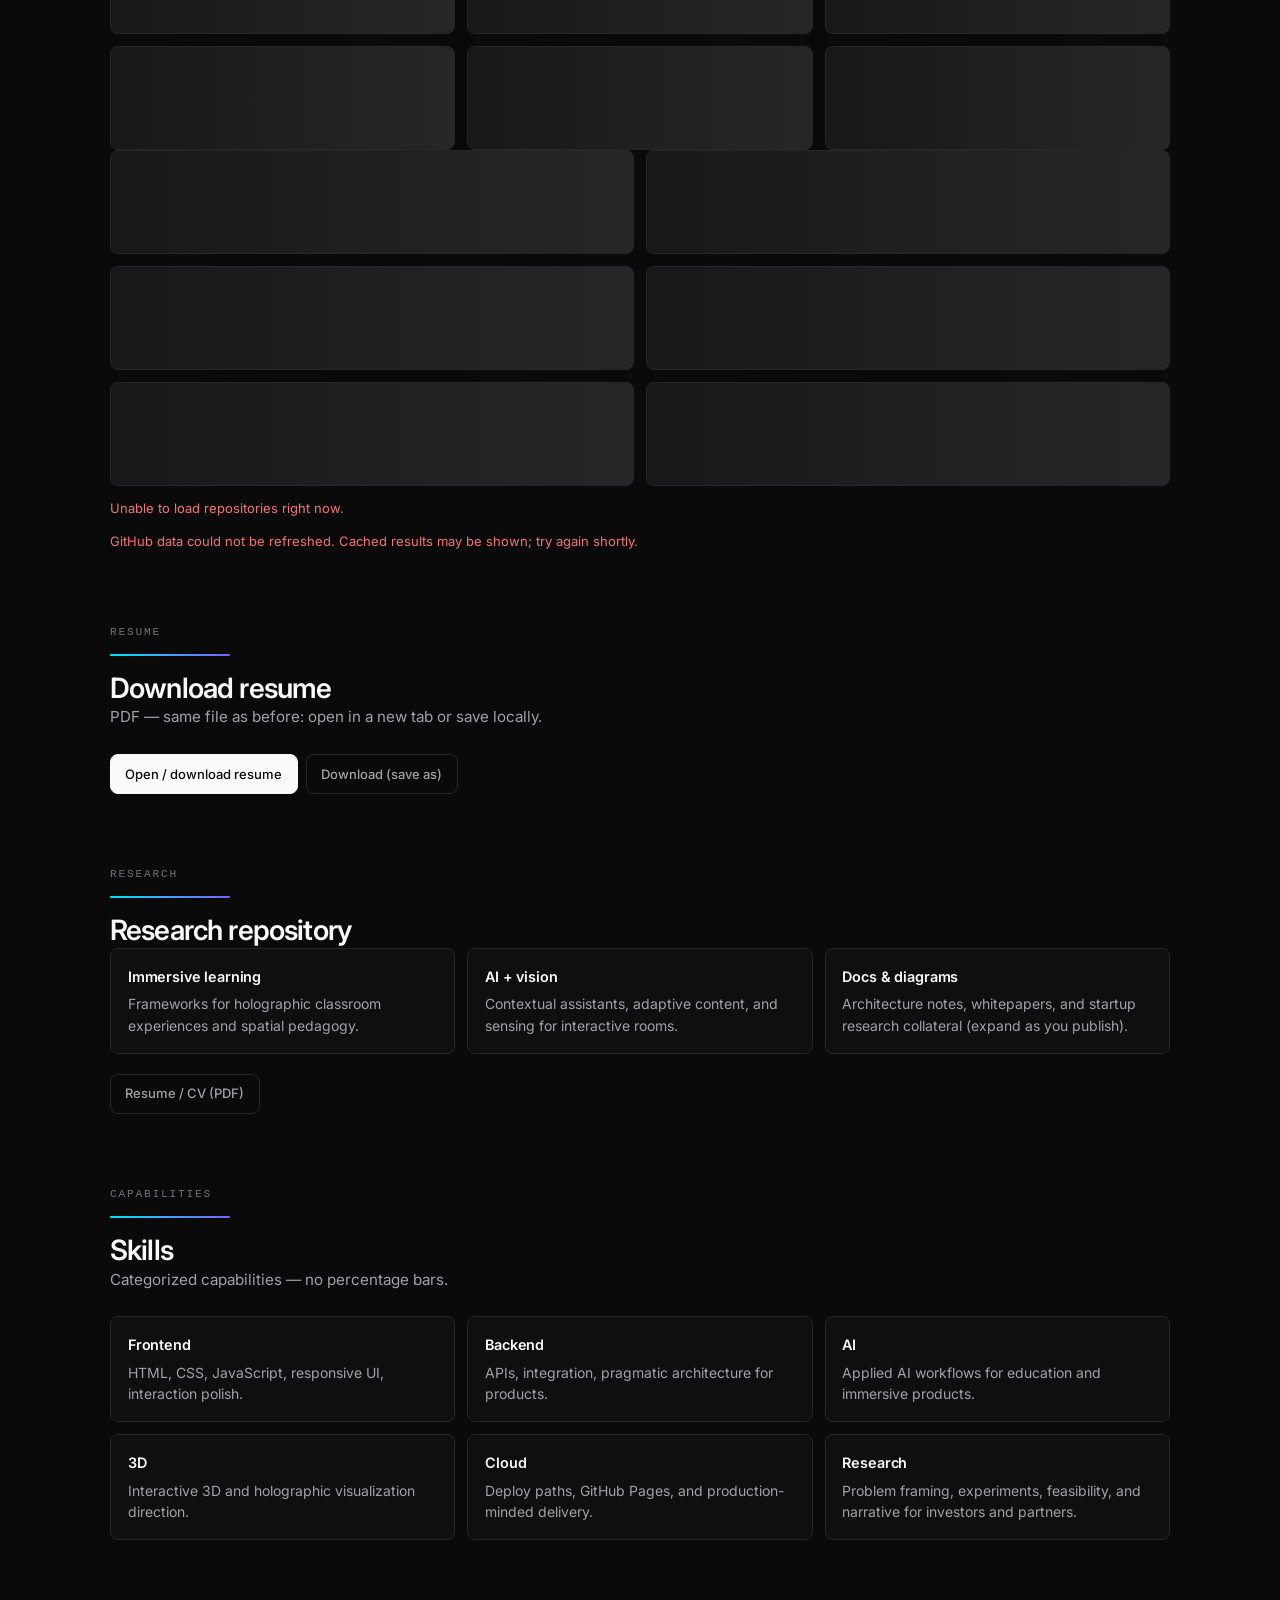
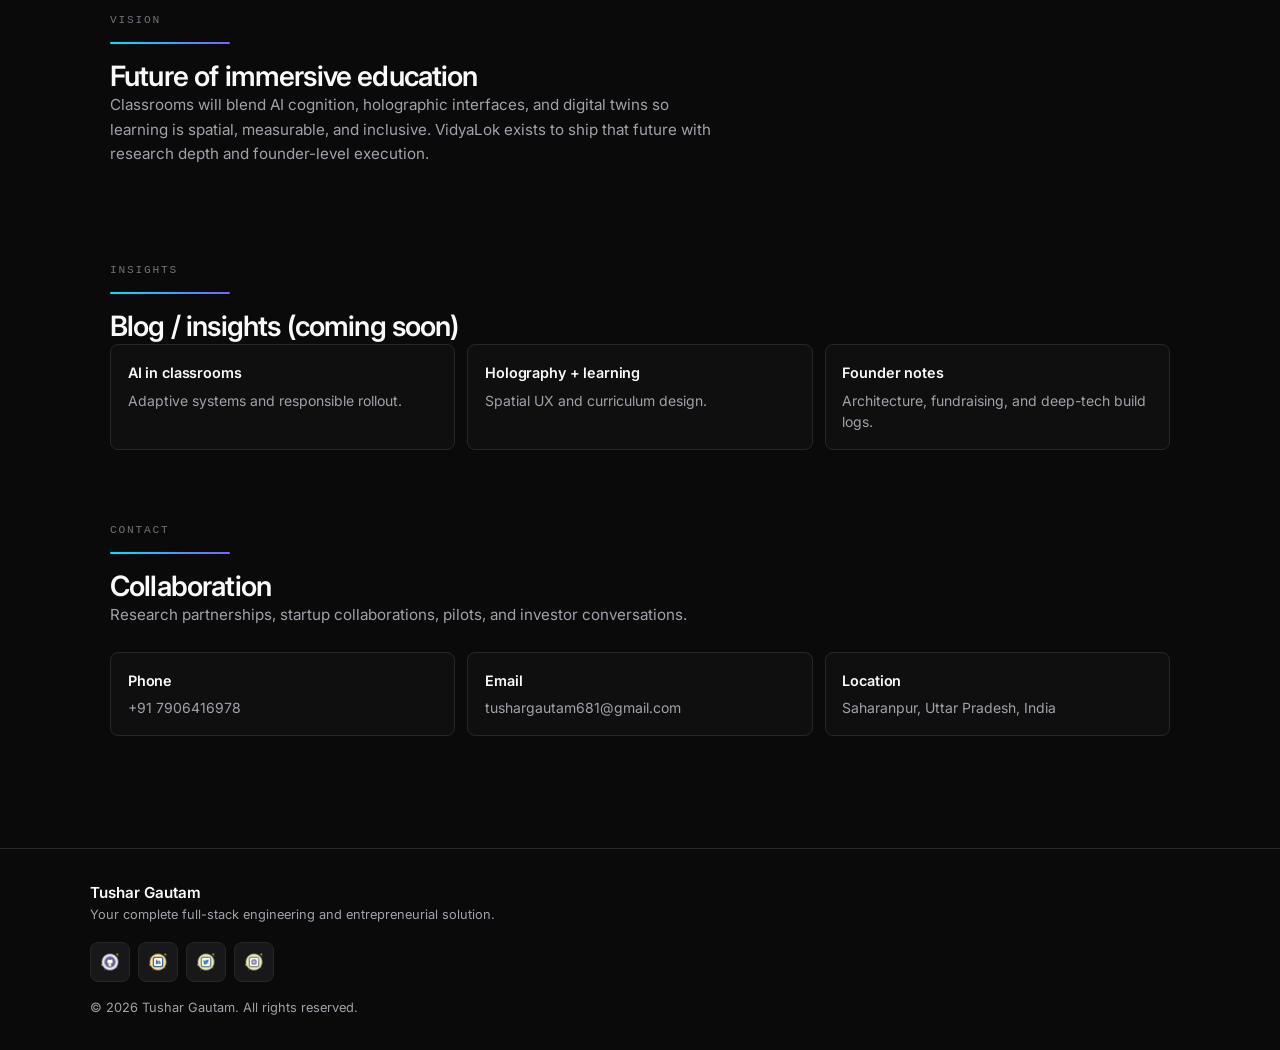
==== commit 65ca2177: "Cleanup index.html structure Co-authored-by: Cursor <cursoragent@cursor.com>" ====
--- a/index.html
+++ b/index.html
@@ -1,291 +1,291 @@
-<!DOCTYPE html>
-<html lang="en">
-<head>
-  <meta charset="UTF-8">
-  <meta name="viewport" content="width=device-width, initial-scale=1.0">
-  <title>Tushar Gautam | Founder — VidyaLok</title>
-  <meta name="description" content="Tushar Gautam — Founder of VidyaLok. B.Tech (3rd year), Quantum University. Immersive AI, holography, and interactive education systems.">
-  <meta name="keywords" content="Immersive Learning, AI Education, Holographic Systems, Deep-Tech Founder, VidyaLok, Future of Education, Interactive Learning, 3D Educational Systems">
-  <meta property="og:title" content="Tushar Gautam | VidyaLok Founder">
-  <meta property="og:description" content="Building immersive education through AI, holography and interactive systems.">
-  <meta property="og:type" content="website">
-  <meta property="og:url" content="https://tushargautam681.github.io/">
-  <meta property="og:image" content="https://tushargautam681.github.io/hero-background.png">
-  <meta name="twitter:card" content="summary_large_image">
-  <meta name="twitter:title" content="Tushar Gautam | VidyaLok Founder">
-  <meta name="twitter:description" content="Deep-tech founder portfolio — VidyaLok, research, GitHub.">
-  <meta name="twitter:image" content="https://tushargautam681.github.io/hero-background.png">
-  <link rel="stylesheet" href="style.css">
-</head>
-<body>
-  <header id="header">
-    <div class="header-shell">
-      <a href="#hero" class="brand">VidyaLok</a>
-      <button type="button" class="menu-toggle" aria-label="Toggle menu" aria-expanded="false">Menu</button>
-      <nav class="nav-list" aria-label="Primary">
-        <a href="#hero">Home</a>
-        <a href="#about">About</a>
-        <a href="#journey">Journey</a>
-        <a href="#vidyalok">VidyaLok</a>
-        <a href="#projects">Projects</a>
-        <a href="#resume">Resume</a>
-        <a href="#research">Research</a>
-        <a href="#skills">Skills</a>
-        <a href="#github-section">GitHub</a>
-        <a href="#vision">Vision</a>
-        <a href="#insights">Insights</a>
-        <a href="#contact">Contact</a>
-      </nav>
-    </div>
-  </header>
-
-  <main>
-    <section id="hero" class="section section--hero">
-      <div class="hero-inner reveal">
-        <p class="mono-label">Founder portfolio · Quantum University · B.Tech 3rd year</p>
-        <div class="gradient-line" aria-hidden="true"></div>
-        <h1 class="hero-title">Immersive education systems, built like infrastructure.</h1>
-        <p class="hero-lead">
-          Founder of <strong>VidyaLok</strong> — an AI-powered holographic learning ecosystem.
-          Full-stack engineer, immersive-learning researcher, and builder of interactive 3D and computer-vision experiences for classrooms.
-        </p>
-        <div class="hero-actions">
-          <a href="#vidyalok" class="btn btn-primary">Explore VidyaLok</a>
-          <a href="#research" class="btn btn-ghost">Research</a>
-          <a href="https://github.com/tushargautam681" target="_blank" rel="noopener noreferrer" class="btn btn-ghost">GitHub</a>
-          <a href="Tushar Gautam Resume.pdf" target="_blank" rel="noopener noreferrer" class="btn btn-ghost">Resume</a>
-          <a href="https://www.linkedin.com/in/tushargautam681/" target="_blank" rel="noopener noreferrer" class="btn btn-ghost">LinkedIn</a>
-        </div>
-      </div>
-      <aside class="hero-aside reveal" aria-label="Focus areas">
-        <div class="panel">
-          <p class="mono-label">Stack</p>
-          <ul class="panel-list">
-            <li><span class="kbd">AI</span> assistants &amp; adaptive flows</li>
-            <li><span class="kbd">CV</span> &amp; interactive sensing</li>
-            <li><span class="kbd">3D</span> visualization &amp; holographic UX</li>
-            <li><span class="kbd">Ship</span> product architecture &amp; APIs</li>
-          </ul>
-        </div>
-      </aside>
-    </section>
-
-    <section id="about" class="section">
-      <header class="section-head reveal">
-        <p class="mono-label">About</p>
-        <div class="gradient-line" aria-hidden="true"></div>
-        <h2>Founder story</h2>
-      </header>
-      <div class="about-grid reveal">
-        <div class="about-media">
-          <img src="tushar 2.jpg" alt="Tushar Gautam" width="560" height="700" loading="lazy">
-        </div>
-        <div class="about-copy">
-          <p>
-            I started with web and Android projects, then doubled down on research in immersive 3D and holographic interfaces.
-            Today I lead <strong>VidyaLok</strong> toward experiential learning: less passive scrolling, more spatial understanding,
-            measurable outcomes, and AI that supports instructors and learners.
-          </p>
-          <p class="muted">
-            <strong>Role:</strong> Founder, VidyaLok · <strong>Education:</strong> B.Tech 3rd year, Quantum University ·
-            <strong>Focus:</strong> immersive education, AI, holography, startup execution.
-          </p>
-        </div>
-      </div>
-    </section>
-
-    <section id="journey" class="section">
-      <header class="section-head reveal">
-        <p class="mono-label">Timeline</p>
-        <div class="gradient-line" aria-hidden="true"></div>
-        <h2>Founder journey</h2>
-      </header>
-      <div class="card-grid reveal">
-        <article class="card"><h3>Foundation</h3><p>Web development, Android apps, and product fundamentals.</p></article>
-        <article class="card"><h3>Research</h3><p>Immersive systems, holography, and AI interaction models for learning.</p></article>
-        <article class="card"><h3>Startup</h3><p>Cofounder, market, and CTO-style ownership in early-stage teams.</p></article>
-        <article class="card"><h3>Acceleration</h3><p>Startup ecosystem exposure including IIT Roorkee–linked acceleration and builder networks.</p></article>
-        <article class="card"><h3>VidyaLok</h3><p>Flagship deep-tech direction: holographic education, AI layers, and classroom-scale pilots.</p></article>
-      </div>
-    </section>
-
-    <section id="vidyalok" class="section">
-      <header class="section-head reveal">
-        <p class="mono-label">Flagship</p>
-        <div class="gradient-line" aria-hidden="true"></div>
-        <h2>VidyaLok</h2>
-      </header>
-      <p class="section-lead reveal">Immersive AI-powered holographic education — experiential learning with 3D visualization, computer vision, and intelligent systems.</p>
-      <div class="card-grid reveal">
-        <article class="card"><h3>Problem</h3><p>Low interaction and weak spatial intuition in conventional digital learning.</p></article>
-        <article class="card"><h3>Solution</h3><p>AI + holography + interactive 3D pipelines for intuitive, memorable, measurable lessons.</p></article>
-        <article class="card"><h3>Architecture</h3><p>Display layer, AI assistant, CV engine, content tooling, and analytics-aware classroom design.</p></article>
-      </div>
-    </section>
-
-    <section id="projects" class="section">
-      <header class="section-head reveal">
-        <p class="mono-label">Work</p>
-        <div class="gradient-line" aria-hidden="true"></div>
-        <h2>Projects</h2>
-      </header>
-      <p class="section-lead reveal">Featured builds, research-aligned experiments, and repositories synced from GitHub (REST API).</p>
-      <div class="tag-row reveal" aria-label="Project categories">
-        <span class="tag">Flagship startup</span>
-        <span class="tag">AI / ML</span>
-        <span class="tag">Research</span>
-        <span class="tag">Android</span>
-        <span class="tag">Experimental</span>
-      </div>
-
-      <h3 class="subheading reveal">Featured projects</h3>
-      <div class="legacy-projects reveal">
-        <article class="card card--media">
-          <img src="Name App.png" alt="Name App screenshot" loading="lazy" width="640" height="360">
-          <div class="card-body"><h3>Name App</h3><p>Android app that displays the author name with a clean UI flow.</p></div>
-        </article>
-        <article class="card card--media">
-          <img src="Login Page App.png" alt="Login Page App screenshot" loading="lazy" width="640" height="360">
-          <div class="card-body"><h3>Login Page App</h3><p>Login screen with username and password fields — form UX practice.</p></div>
-        </article>
-        <article class="card card--media">
-          <img src="portfolio website.png" alt="Portfolio website screenshot" loading="lazy" width="640" height="360">
-          <div class="card-body"><h3>Portfolio website</h3><p>Personal site evolved into this founder-focused experience.</p></div>
-        </article>
-      </div>
-
-      <div id="github-section" class="github-block reveal">
-        <h3 class="subheading">GitHub — live repositories</h3>
-        <p class="muted small">Same GitHub REST API as before: search, language filter, caching, stats, activity, and repo cards.</p>
-        <div class="github-controls">
-          <input id="repo-search" type="search" name="repo-search" autocomplete="off" placeholder="Search repositories…" aria-label="Search repositories">
-          <select id="language-filter" aria-label="Filter by language">
-            <option value="all">All languages</option>
-          </select>
-        </div>
-        <div class="github-stats" id="github-stats"></div>
-        <div class="github-activity" id="github-activity"></div>
-        <div class="all-projects" id="repo-list"></div>
-        <div id="github-error" class="error-message" role="status" aria-live="polite"></div>
-      </div>
-    </section>
-
-    <section id="resume" class="section">
-      <header class="section-head reveal">
-        <p class="mono-label">Resume</p>
-        <div class="gradient-line" aria-hidden="true"></div>
-        <h2>Download resume</h2>
-      </header>
-      <p class="section-lead reveal">PDF — same file as before: open in a new tab or save locally.</p>
-      <div class="resume-actions reveal">
-        <a href="Tushar Gautam Resume.pdf" target="_blank" rel="noopener noreferrer" class="btn btn-primary">Open / download resume</a>
-        <a href="Tushar Gautam Resume.pdf" download class="btn btn-ghost">Download (save as)</a>
-      </div>
-    </section>
-
-    <section id="research" class="section">
-      <header class="section-head reveal">
-        <p class="mono-label">Research</p>
-        <div class="gradient-line" aria-hidden="true"></div>
-        <h2>Research repository</h2>
-      </header>
-      <div class="card-grid reveal">
-        <article class="card"><h3>Immersive learning</h3><p>Frameworks for holographic classroom experiences and spatial pedagogy.</p></article>
-        <article class="card"><h3>AI + vision</h3><p>Contextual assistants, adaptive content, and sensing for interactive rooms.</p></article>
-        <article class="card"><h3>Docs &amp; diagrams</h3><p>Architecture notes, whitepapers, and startup research collateral (expand as you publish).</p></article>
-      </div>
-      <p class="section-cta reveal">
-        <a href="Tushar Gautam Resume.pdf" target="_blank" rel="noopener noreferrer" class="btn btn-ghost">Resume / CV (PDF)</a>
-      </p>
-    </section>
-
-    <section id="skills" class="section">
-      <header class="section-head reveal">
-        <p class="mono-label">Capabilities</p>
-        <div class="gradient-line" aria-hidden="true"></div>
-        <h2>Skills</h2>
-      </header>
-      <p class="section-lead reveal">Categorized capabilities — no percentage bars.</p>
-      <div class="card-grid reveal">
-        <article class="card"><h3>Frontend</h3><p>HTML, CSS, JavaScript, responsive UI, interaction polish.</p></article>
-        <article class="card"><h3>Backend</h3><p>APIs, integration, pragmatic architecture for products.</p></article>
-        <article class="card"><h3>AI</h3><p>Applied AI workflows for education and immersive products.</p></article>
-        <article class="card"><h3>3D</h3><p>Interactive 3D and holographic visualization direction.</p></article>
-        <article class="card"><h3>Cloud</h3><p>Deploy paths, GitHub Pages, and production-minded delivery.</p></article>
-        <article class="card"><h3>Research</h3><p>Problem framing, experiments, feasibility, and narrative for investors and partners.</p></article>
-      </div>
-    </section>
-
-    <section id="vision" class="section">
-      <header class="section-head reveal">
-        <p class="mono-label">Vision</p>
-        <div class="gradient-line" aria-hidden="true"></div>
-        <h2>Future of immersive education</h2>
-      </header>
-      <p class="section-lead reveal">
-        Classrooms will blend AI cognition, holographic interfaces, and digital twins so learning is spatial, measurable, and inclusive.
-        VidyaLok exists to ship that future with research depth and founder-level execution.
-      </p>
-    </section>
-
-    <section id="insights" class="section">
-      <header class="section-head reveal">
-        <p class="mono-label">Insights</p>
-        <div class="gradient-line" aria-hidden="true"></div>
-        <h2>Blog / insights (coming soon)</h2>
-      </header>
-      <div class="card-grid reveal">
-        <article class="card"><h3>AI in classrooms</h3><p>Adaptive systems and responsible rollout.</p></article>
-        <article class="card"><h3>Holography + learning</h3><p>Spatial UX and curriculum design.</p></article>
-        <article class="card"><h3>Founder notes</h3><p>Architecture, fundraising, and deep-tech build logs.</p></article>
-      </div>
-    </section>
-
-    <section id="contact" class="section">
-      <header class="section-head reveal">
-        <p class="mono-label">Contact</p>
-        <div class="gradient-line" aria-hidden="true"></div>
-        <h2>Collaboration</h2>
-      </header>
-      <p class="section-lead reveal">Research partnerships, startup collaborations, pilots, and investor conversations.</p>
-      <div class="card-grid reveal">
-        <article class="card"><h3>Phone</h3><p><a href="tel:+917906416978">+91 7906416978</a></p></article>
-        <article class="card"><h3>Email</h3><p><a href="mailto:tushargautam681@gmail.com">tushargautam681@gmail.com</a></p></article>
-        <article class="card"><h3>Location</h3><p>Saharanpur, Uttar Pradesh, India</p></article>
-      </div>
-    </section>
-  </main>
-
-  <footer id="footer">
-    <div class="footer-inner">
-      <div>
-        <p class="footer-name">Tushar Gautam</p>
-        <p class="muted small">Your complete full-stack engineering and entrepreneurial solution.</p>
-      </div>
-      <div class="social-icon" aria-label="Social links">
-        <a class="social-item" href="https://github.com/tushargautam681" target="_blank" rel="noopener noreferrer"><img src="github.png" alt="GitHub"></a>
-        <a class="social-item" href="https://www.linkedin.com/in/tushar-gautam-a89b50284" target="_blank" rel="noopener noreferrer"><img src="linkedin.png" alt="LinkedIn"></a>
-        <a class="social-item" href="https://twitter.com/tushargautam681?t=Szt9xp5AQgfSoUgR1gA1IQ&s=09" target="_blank" rel="noopener noreferrer"><img src="twitter2.png" alt="Twitter / X"></a>
-        <a class="social-item" href="https://www.instagram.com/tushargautam681/" target="_blank" rel="noopener noreferrer"><img src="instagram-new.png" alt="Instagram"></a>
-      </div>
-      <p class="muted small">© 2026 Tushar Gautam. All rights reserved.</p>
-    </div>
-  </footer>
-
-  <script type="application/ld+json">
-  {
-    "@context": "https://schema.org",
-    "@type": "Person",
-    "name": "Tushar Gautam",
-    "url": "https://tushargautam681.github.io/",
-    "jobTitle": "Founder of VidyaLok",
-    "alumniOf": { "@type": "CollegeOrUniversity", "name": "Quantum University" },
-    "sameAs": [
-      "https://github.com/tushargautam681",
-      "https://www.linkedin.com/in/tushargautam681/"
-    ]
-  }
-  </script>
-  <script src="./app.js"></script>
-</body>
-</html>
+<!DOCTYPE html>
+<html lang="en">
+<head>
+  <meta charset="UTF-8">
+  <meta name="viewport" content="width=device-width, initial-scale=1.0">
+  <title>Tushar Gautam | Founder — VidyaLok</title>
+  <meta name="description" content="Tushar Gautam — Founder of VidyaLok. B.Tech (3rd year), Quantum University. Immersive AI, holography, and interactive education systems.">
+  <meta name="keywords" content="Immersive Learning, AI Education, Holographic Systems, Deep-Tech Founder, VidyaLok, Future of Education, Interactive Learning, 3D Educational Systems">
+  <meta property="og:title" content="Tushar Gautam | VidyaLok Founder">
+  <meta property="og:description" content="Building immersive education through AI, holography and interactive systems.">
+  <meta property="og:type" content="website">
+  <meta property="og:url" content="https://tushargautam681.github.io/">
+  <meta property="og:image" content="tushar 1.jpg">
+  <meta name="twitter:card" content="summary_large_image">
+  <meta name="twitter:title" content="Tushar Gautam | VidyaLok Founder">
+  <meta name="twitter:description" content="Deep-tech founder portfolio — VidyaLok, research, GitHub.">
+  <meta name="twitter:image" content="tushar 1.jpg">
+  <link rel="stylesheet" href="style.css">
+</head>
+<body>
+  <header id="header">
+    <div class="header-shell">
+      <a href="#hero" class="brand">VidyaLok</a>
+      <button type="button" class="menu-toggle" aria-label="Toggle menu" aria-expanded="false">Menu</button>
+      <nav class="nav-list" aria-label="Primary">
+        <a href="#hero">Home</a>
+        <a href="#about">About</a>
+        <a href="#journey">Journey</a>
+        <a href="#vidyalok">VidyaLok</a>
+        <a href="#projects">Projects</a>
+        <a href="#resume">Resume</a>
+        <a href="#research">Research</a>
+        <a href="#skills">Skills</a>
+        <a href="#github-section">GitHub</a>
+        <a href="#vision">Vision</a>
+        <a href="#insights">Insights</a>
+        <a href="#contact">Contact</a>
+      </nav>
+    </div>
+  </header>
+
+  <main>
+    <section id="hero" class="section section--hero">
+      <div class="hero-inner reveal">
+        <p class="mono-label">Founder portfolio · Quantum University · B.Tech 3rd year</p>
+        <div class="gradient-line" aria-hidden="true"></div>
+        <h1 class="hero-title">Immersive education systems, built like infrastructure.</h1>
+        <p class="hero-lead">
+          Founder of <strong>VidyaLok</strong> — an AI-powered holographic learning ecosystem.
+          Full-stack engineer, immersive-learning researcher, and builder of interactive 3D and computer-vision experiences for classrooms.
+        </p>
+        <div class="hero-actions">
+          <a href="#vidyalok" class="btn btn-primary">Explore VidyaLok</a>
+          <a href="#research" class="btn btn-ghost">Research</a>
+          <a href="https://github.com/tushargautam681" target="_blank" rel="noopener noreferrer" class="btn btn-ghost">GitHub</a>
+          <a href="Tushar Gautam Resume.pdf" target="_blank" rel="noopener noreferrer" class="btn btn-ghost">Resume</a>
+          <a href="https://www.linkedin.com/in/tushargautam681/" target="_blank" rel="noopener noreferrer" class="btn btn-ghost">LinkedIn</a>
+        </div>
+      </div>
+      <aside class="hero-aside reveal" aria-label="Focus areas">
+        <div class="panel">
+          <p class="mono-label">Stack</p>
+          <ul class="panel-list">
+            <li><span class="kbd">AI</span> assistants &amp; adaptive flows</li>
+            <li><span class="kbd">CV</span> &amp; interactive sensing</li>
+            <li><span class="kbd">3D</span> visualization &amp; holographic UX</li>
+            <li><span class="kbd">Ship</span> product architecture &amp; APIs</li>
+          </ul>
+        </div>
+      </aside>
+    </section>
+
+    <section id="about" class="section">
+      <header class="section-head reveal">
+        <p class="mono-label">About</p>
+        <div class="gradient-line" aria-hidden="true"></div>
+        <h2>Founder story</h2>
+      </header>
+      <div class="about-grid reveal">
+        <div class="about-media">
+          <img src="tushar 2.jpg" alt="Tushar Gautam" width="560" height="700" loading="lazy">
+        </div>
+        <div class="about-copy">
+          <p>
+            I started with web and Android projects, then doubled down on research in immersive 3D and holographic interfaces.
+            Today I lead <strong>VidyaLok</strong> toward experiential learning: less passive scrolling, more spatial understanding,
+            measurable outcomes, and AI that supports instructors and learners.
+          </p>
+          <p class="muted">
+            <strong>Role:</strong> Founder, VidyaLok · <strong>Education:</strong> B.Tech 3rd year, Quantum University ·
+            <strong>Focus:</strong> immersive education, AI, holography, startup execution.
+          </p>
+        </div>
+      </div>
+    </section>
+
+    <section id="journey" class="section">
+      <header class="section-head reveal">
+        <p class="mono-label">Timeline</p>
+        <div class="gradient-line" aria-hidden="true"></div>
+        <h2>Founder journey</h2>
+      </header>
+      <div class="card-grid reveal">
+        <article class="card"><h3>Foundation</h3><p>Web development, Android apps, and product fundamentals.</p></article>
+        <article class="card"><h3>Research</h3><p>Immersive systems, holography, and AI interaction models for learning.</p></article>
+        <article class="card"><h3>Startup</h3><p>Cofounder, market, and CTO-style ownership in early-stage teams.</p></article>
+        <article class="card"><h3>Acceleration</h3><p>Startup ecosystem exposure including IIT Roorkee–linked acceleration and builder networks.</p></article>
+        <article class="card"><h3>VidyaLok</h3><p>Flagship deep-tech direction: holographic education, AI layers, and classroom-scale pilots.</p></article>
+      </div>
+    </section>
+
+    <section id="vidyalok" class="section">
+      <header class="section-head reveal">
+        <p class="mono-label">Flagship</p>
+        <div class="gradient-line" aria-hidden="true"></div>
+        <h2>VidyaLok</h2>
+      </header>
+      <p class="section-lead reveal">Immersive AI-powered holographic education — experiential learning with 3D visualization, computer vision, and intelligent systems.</p>
+      <div class="card-grid reveal">
+        <article class="card"><h3>Problem</h3><p>Low interaction and weak spatial intuition in conventional digital learning.</p></article>
+        <article class="card"><h3>Solution</h3><p>AI + holography + interactive 3D pipelines for intuitive, memorable, measurable lessons.</p></article>
+        <article class="card"><h3>Architecture</h3><p>Display layer, AI assistant, CV engine, content tooling, and analytics-aware classroom design.</p></article>
+      </div>
+    </section>
+
+    <section id="projects" class="section">
+      <header class="section-head reveal">
+        <p class="mono-label">Work</p>
+        <div class="gradient-line" aria-hidden="true"></div>
+        <h2>Projects</h2>
+      </header>
+      <p class="section-lead reveal">Featured builds, research-aligned experiments, and repositories synced from GitHub (REST API).</p>
+      <div class="tag-row reveal" aria-label="Project categories">
+        <span class="tag">Flagship startup</span>
+        <span class="tag">AI / ML</span>
+        <span class="tag">Research</span>
+        <span class="tag">Android</span>
+        <span class="tag">Experimental</span>
+      </div>
+
+      <h3 class="subheading reveal">Featured projects</h3>
+      <div class="legacy-projects reveal">
+        <article class="card card--media">
+          <img src="Name App.png" alt="Name App screenshot" loading="lazy" width="640" height="360">
+          <div class="card-body"><h3>Name App</h3><p>Android app that displays the author name with a clean UI flow.</p></div>
+        </article>
+        <article class="card card--media">
+          <img src="Login Page App.png" alt="Login Page App screenshot" loading="lazy" width="640" height="360">
+          <div class="card-body"><h3>Login Page App</h3><p>Login screen with username and password fields — form UX practice.</p></div>
+        </article>
+        <article class="card card--media">
+          <img src="portfolio website.png" alt="Portfolio website screenshot" loading="lazy" width="640" height="360">
+          <div class="card-body"><h3>Portfolio website</h3><p>Personal site evolved into this founder-focused experience.</p></div>
+        </article>
+      </div>
+
+      <div id="github-section" class="github-block reveal">
+        <h3 class="subheading">GitHub — live repositories</h3>
+        <p class="muted small">Same GitHub REST API as before: search, language filter, caching, stats, activity, and repo cards.</p>
+        <div class="github-controls">
+          <input id="repo-search" type="search" name="repo-search" autocomplete="off" placeholder="Search repositories…" aria-label="Search repositories">
+          <select id="language-filter" aria-label="Filter by language">
+            <option value="all">All languages</option>
+          </select>
+        </div>
+        <div class="github-stats" id="github-stats"></div>
+        <div class="github-activity" id="github-activity"></div>
+        <div class="all-projects" id="repo-list"></div>
+        <div id="github-error" class="error-message" role="status" aria-live="polite"></div>
+      </div>
+    </section>
+
+    <section id="resume" class="section">
+      <header class="section-head reveal">
+        <p class="mono-label">Resume</p>
+        <div class="gradient-line" aria-hidden="true"></div>
+        <h2>Download resume</h2>
+      </header>
+      <p class="section-lead reveal">PDF — same file as before: open in a new tab or save locally.</p>
+      <div class="resume-actions reveal">
+        <a href="Tushar Gautam Resume.pdf" target="_blank" rel="noopener noreferrer" class="btn btn-primary">Open / download resume</a>
+        <a href="Tushar Gautam Resume.pdf" download class="btn btn-ghost">Download (save as)</a>
+      </div>
+    </section>
+
+    <section id="research" class="section">
+      <header class="section-head reveal">
+        <p class="mono-label">Research</p>
+        <div class="gradient-line" aria-hidden="true"></div>
+        <h2>Research repository</h2>
+      </header>
+      <div class="card-grid reveal">
+        <article class="card"><h3>Immersive learning</h3><p>Frameworks for holographic classroom experiences and spatial pedagogy.</p></article>
+        <article class="card"><h3>AI + vision</h3><p>Contextual assistants, adaptive content, and sensing for interactive rooms.</p></article>
+        <article class="card"><h3>Docs &amp; diagrams</h3><p>Architecture notes, whitepapers, and startup research collateral (expand as you publish).</p></article>
+      </div>
+      <p class="section-cta reveal">
+        <a href="Tushar Gautam Resume.pdf" target="_blank" rel="noopener noreferrer" class="btn btn-ghost">Resume / CV (PDF)</a>
+      </p>
+    </section>
+
+    <section id="skills" class="section">
+      <header class="section-head reveal">
+        <p class="mono-label">Capabilities</p>
+        <div class="gradient-line" aria-hidden="true"></div>
+        <h2>Skills</h2>
+      </header>
+      <p class="section-lead reveal">Categorized capabilities — no percentage bars.</p>
+      <div class="card-grid reveal">
+        <article class="card"><h3>Frontend</h3><p>HTML, CSS, JavaScript, responsive UI, interaction polish.</p></article>
+        <article class="card"><h3>Backend</h3><p>APIs, integration, pragmatic architecture for products.</p></article>
+        <article class="card"><h3>AI</h3><p>Applied AI workflows for education and immersive products.</p></article>
+        <article class="card"><h3>3D</h3><p>Interactive 3D and holographic visualization direction.</p></article>
+        <article class="card"><h3>Cloud</h3><p>Deploy paths, GitHub Pages, and production-minded delivery.</p></article>
+        <article class="card"><h3>Research</h3><p>Problem framing, experiments, feasibility, and narrative for investors and partners.</p></article>
+      </div>
+    </section>
+
+    <section id="vision" class="section">
+      <header class="section-head reveal">
+        <p class="mono-label">Vision</p>
+        <div class="gradient-line" aria-hidden="true"></div>
+        <h2>Future of immersive education</h2>
+      </header>
+      <p class="section-lead reveal">
+        Classrooms will blend AI cognition, holographic interfaces, and digital twins so learning is spatial, measurable, and inclusive.
+        VidyaLok exists to ship that future with research depth and founder-level execution.
+      </p>
+    </section>
+
+    <section id="insights" class="section">
+      <header class="section-head reveal">
+        <p class="mono-label">Insights</p>
+        <div class="gradient-line" aria-hidden="true"></div>
+        <h2>Blog / insights (coming soon)</h2>
+      </header>
+      <div class="card-grid reveal">
+        <article class="card"><h3>AI in classrooms</h3><p>Adaptive systems and responsible rollout.</p></article>
+        <article class="card"><h3>Holography + learning</h3><p>Spatial UX and curriculum design.</p></article>
+        <article class="card"><h3>Founder notes</h3><p>Architecture, fundraising, and deep-tech build logs.</p></article>
+      </div>
+    </section>
+
+    <section id="contact" class="section">
+      <header class="section-head reveal">
+        <p class="mono-label">Contact</p>
+        <div class="gradient-line" aria-hidden="true"></div>
+        <h2>Collaboration</h2>
+      </header>
+      <p class="section-lead reveal">Research partnerships, startup collaborations, pilots, and investor conversations.</p>
+      <div class="card-grid reveal">
+        <article class="card"><h3>Phone</h3><p><a href="tel:+917906416978">+91 7906416978</a></p></article>
+        <article class="card"><h3>Email</h3><p><a href="mailto:tushargautam681@gmail.com">tushargautam681@gmail.com</a></p></article>
+        <article class="card"><h3>Location</h3><p>Saharanpur, Uttar Pradesh, India</p></article>
+      </div>
+    </section>
+  </main>
+
+  <footer id="footer">
+    <div class="footer-inner">
+      <div>
+        <p class="footer-name">Tushar Gautam</p>
+        <p class="muted small">Your complete full-stack engineering and entrepreneurial solution.</p>
+      </div>
+      <div class="social-icon" aria-label="Social links">
+        <a class="social-item" href="https://github.com/tushargautam681" target="_blank" rel="noopener noreferrer"><img src="github.png" alt="GitHub"></a>
+        <a class="social-item" href="https://www.linkedin.com/in/tushar-gautam-a89b50284" target="_blank" rel="noopener noreferrer"><img src="linkedin.png" alt="LinkedIn"></a>
+        <a class="social-item" href="https://twitter.com/tushargautam681?t=Szt9xp5AQgfSoUgR1gA1IQ&s=09" target="_blank" rel="noopener noreferrer"><img src="twitter2.png" alt="Twitter / X"></a>
+        <a class="social-item" href="https://www.instagram.com/tushargautam681/" target="_blank" rel="noopener noreferrer"><img src="instagram-new.png" alt="Instagram"></a>
+      </div>
+      <p class="muted small">© 2026 Tushar Gautam. All rights reserved.</p>
+    </div>
+  </footer>
+
+  <script type="application/ld+json">
+  {
+    "@context": "https://schema.org",
+    "@type": "Person",
+    "name": "Tushar Gautam",
+    "url": "https://tushargautam681.github.io/",
+    "jobTitle": "Founder of VidyaLok",
+    "alumniOf": { "@type": "CollegeOrUniversity", "name": "Quantum University" },
+    "sameAs": [
+      "https://github.com/tushargautam681",
+      "https://www.linkedin.com/in/tushargautam681/"
+    ]
+  }
+  </script>
+  <script src="./app.js"></script>
+</body>
+</html>
--- a/style.css
+++ b/style.css
@@ -1,760 +1,760 @@
-@import url('https://fonts.googleapis.com/css2?family=Inter:wght@400;500;600;700&display=swap');
-
-:root {
-  --bg: #0a0a0a;
-  --surface: #18181b;
-  --surface-hover: #27272a;
-  --border: #27272a;
-  --text: #fafafa;
-  --muted: #a1a1aa;
-  --muted2: #71717a;
-  --accent-start: #00e5ff;
-  --accent-end: #7b61ff;
-  --radius: 8px;
-  --max: 1100px;
-  --font: "Inter", ui-sans-serif, system-ui, -apple-system, "Segoe UI", Roboto, sans-serif;
-  --mono: ui-monospace, "SF Mono", Menlo, Consolas, monospace;
-}
-
-*,
-*::before,
-*::after {
-  box-sizing: border-box;
-  margin: 0;
-  padding: 0;
-}
-
-html {
-  scroll-behavior: smooth;
-}
-
-body {
-  font-family: var(--font);
-  background: var(--bg);
-  color: var(--text);
-  line-height: 1.6;
-  font-size: 15px;
-  -webkit-font-smoothing: antialiased;
-  overflow-x: hidden;
-}
-
-a {
-  color: inherit;
-  text-decoration: none;
-}
-
-a:hover {
-  text-decoration: underline;
-  text-underline-offset: 3px;
-}
-
-img {
-  max-width: 100%;
-  display: block;
-  object-fit: cover;
-}
-
-strong {
-  font-weight: 600;
-  color: var(--text);
-}
-
-#header {
-  position: sticky;
-  top: 0;
-  z-index: 50;
-  background: rgba(10, 10, 10, 0.85);
-  backdrop-filter: blur(10px);
-  border-bottom: 1px solid var(--border);
-}
-
-.header-shell {
-  max-width: var(--max);
-  margin: 0 auto;
-  padding: 0.875rem 1.25rem;
-  display: flex;
-  align-items: center;
-  justify-content: space-between;
-  gap: 1rem;
-}
-
-.brand {
-  font-weight: 600;
-  font-size: 0.95rem;
-  letter-spacing: -0.02em;
-  color: var(--text);
-}
-
-.brand:hover {
-  text-decoration: none;
-  color: var(--muted);
-}
-
-.menu-toggle {
-  font-family: var(--font);
-  font-size: 0.8rem;
-  padding: 0.45rem 0.65rem;
-  border-radius: var(--radius);
-  border: 1px solid var(--border);
-  background: transparent;
-  color: var(--muted);
-  cursor: pointer;
-}
-
-.menu-toggle:hover {
-  color: var(--text);
-  border-color: var(--surface-hover);
-}
-
-.nav-list {
-  display: none;
-  position: absolute;
-  left: 0;
-  right: 0;
-  top: 100%;
-  flex-wrap: wrap;
-  gap: 0.25rem;
-  padding: 0.75rem 1.25rem 1rem;
-  background: var(--bg);
-  border-bottom: 1px solid var(--border);
-}
-
-.nav-list.open {
-  display: flex;
-}
-
-.nav-list a {
-  font-size: 0.8rem;
-  color: var(--muted);
-  padding: 0.4rem 0.55rem;
-  border-radius: 6px;
-}
-
-.nav-list a:hover {
-  color: var(--text);
-  background: var(--surface);
-  text-decoration: none;
-}
-
-.section {
-  max-width: var(--max);
-  margin: 0 auto;
-  padding: 4.5rem 1.25rem 0;
-}
-
-.section:last-of-type {
-  padding-bottom: 4rem;
-}
-
-.mono-label {
-  font-family: var(--mono);
-  font-size: 0.7rem;
-  letter-spacing: 0.16em;
-  text-transform: uppercase;
-  color: var(--muted2);
-  margin-bottom: 0.75rem;
-}
-
-.gradient-line {
-  width: 120px;
-  height: 2px;
-  border-radius: 2px;
-  background: linear-gradient(90deg, var(--accent-start), var(--accent-end));
-  margin-bottom: 1rem;
-}
-
-.section-head h2 {
-  font-size: clamp(1.35rem, 3vw, 1.75rem);
-  font-weight: 600;
-  letter-spacing: -0.03em;
-  line-height: 1.2;
-}
-
-.section-lead {
-  color: var(--muted);
-  max-width: 62ch;
-  margin-bottom: 1.5rem;
-  font-size: 0.95rem;
-}
-
-.subheading {
-  font-size: 0.8rem;
-  font-weight: 600;
-  letter-spacing: 0.06em;
-  text-transform: uppercase;
-  color: var(--muted2);
-  margin: 2rem 0 0.75rem;
-}
-
-.muted {
-  color: var(--muted);
-}
-
-.small {
-  font-size: 0.8rem;
-}
-
-/* Hero — Vercel / Linear + hero photo background */
-#hero.section--hero {
-  position: relative;
-  isolation: isolate;
-}
-
-#hero.section--hero::before {
-  content: "";
-  position: absolute;
-  top: 0;
-  bottom: 0;
-  left: 50%;
-  width: 100vw;
-  margin-left: -50vw;
-  background-image: url("hero-background.png");
-  background-size: cover;
-  background-position: top center;
-  background-repeat: no-repeat;
-  z-index: 0;
-}
-
-#hero.section--hero::after {
-  content: "";
-  position: absolute;
-  top: 0;
-  bottom: 0;
-  left: 50%;
-  width: 100vw;
-  margin-left: -50vw;
-  background: linear-gradient(
-    105deg,
-    rgba(10, 10, 10, 0.92) 0%,
-    rgba(10, 10, 10, 0.82) 38%,
-    rgba(10, 10, 10, 0.45) 72%,
-    rgba(10, 10, 10, 0.35) 100%
-  );
-  z-index: 1;
-}
-
-#hero.section--hero .hero-inner,
-#hero.section--hero .hero-aside {
-  position: relative;
-  z-index: 2;
-}
-
-#hero.section--hero .mono-label {
-  color: rgba(212, 212, 216, 0.95);
-}
-
-#hero.section--hero .hero-lead {
-  color: rgba(228, 228, 231, 0.9);
-}
-
-#hero.section--hero .hero-lead strong {
-  color: #fafafa;
-}
-
-#hero.section--hero .btn-ghost {
-  color: #e4e4e7;
-  border-color: rgba(255, 255, 255, 0.2);
-  background: rgba(0, 0, 0, 0.28);
-}
-
-#hero.section--hero .btn-ghost:hover {
-  color: #fafafa;
-  border-color: rgba(255, 255, 255, 0.35);
-  background: rgba(24, 24, 27, 0.55);
-}
-
-.section--hero {
-  display: grid;
-  gap: 2rem;
-  padding-top: 3.5rem;
-  align-items: start;
-}
-
-@media (min-width: 900px) {
-  .section--hero {
-    grid-template-columns: minmax(0, 1.15fr) minmax(0, 0.85fr);
-    align-items: center;
-    min-height: calc(100vh - 56px);
-    padding-top: 2rem;
-  }
-}
-
-.hero-title {
-  font-size: clamp(1.85rem, 4.2vw, 2.75rem);
-  font-weight: 600;
-  letter-spacing: -0.04em;
-  line-height: 1.12;
-  margin-bottom: 1rem;
-}
-
-.hero-lead {
-  color: var(--muted);
-  max-width: 52ch;
-  font-size: 0.95rem;
-  margin-bottom: 1.5rem;
-}
-
-.hero-actions {
-  display: flex;
-  flex-wrap: wrap;
-  gap: 0.5rem;
-}
-
-.btn {
-  display: inline-flex;
-  align-items: center;
-  justify-content: center;
-  font-family: var(--font);
-  font-size: 0.8125rem;
-  font-weight: 500;
-  padding: 0.55rem 0.9rem;
-  border-radius: var(--radius);
-  border: 1px solid transparent;
-  cursor: pointer;
-  transition: background 0.15s ease, border-color 0.15s ease, color 0.15s ease;
-}
-
-.btn:hover {
-  text-decoration: none;
-}
-
-.btn-primary {
-  background: var(--text);
-  color: var(--bg);
-  border-color: var(--text);
-}
-
-.btn-primary:hover {
-  background: #e4e4e7;
-  border-color: #e4e4e7;
-}
-
-.btn-ghost {
-  background: transparent;
-  color: var(--muted);
-  border-color: var(--border);
-}
-
-.btn-ghost:hover {
-  color: var(--text);
-  border-color: var(--surface-hover);
-  background: var(--surface);
-}
-
-.hero-aside .panel {
-  border: 1px solid var(--border);
-  border-radius: var(--radius);
-  padding: 1.1rem 1.15rem;
-  background: rgba(24, 24, 27, 0.55);
-  backdrop-filter: blur(8px);
-}
-
-#hero.section--hero .hero-aside .panel {
-  background: rgba(10, 10, 10, 0.5);
-  border-color: rgba(255, 255, 255, 0.12);
-}
-
-.panel-list {
-  list-style: none;
-  margin-top: 0.75rem;
-  display: flex;
-  flex-direction: column;
-  gap: 0.55rem;
-  color: var(--muted);
-  font-size: 0.875rem;
-}
-
-.kbd {
-  font-family: var(--mono);
-  font-size: 0.65rem;
-  padding: 0.15rem 0.35rem;
-  border-radius: 4px;
-  border: 1px solid var(--border);
-  color: var(--muted2);
-  margin-right: 0.35rem;
-}
-
-/* Cards */
-.card-grid,
-.legacy-projects,
-.github-stats,
-.github-activity,
-.all-projects {
-  display: grid;
-  gap: 0.75rem;
-}
-
-@media (min-width: 640px) {
-  .card-grid,
-  .legacy-projects,
-  .github-stats,
-  .github-activity {
-    grid-template-columns: repeat(2, minmax(0, 1fr));
-  }
-}
-
-@media (min-width: 960px) {
-  .card-grid,
-  .legacy-projects,
-  .github-stats {
-    grid-template-columns: repeat(3, minmax(0, 1fr));
-  }
-
-  .github-activity {
-    grid-template-columns: repeat(2, minmax(0, 1fr));
-  }
-
-  .all-projects {
-    grid-template-columns: repeat(2, minmax(0, 1fr));
-  }
-}
-
-.card {
-  border: 1px solid var(--border);
-  border-radius: var(--radius);
-  padding: 1rem 1.05rem;
-  background: rgba(24, 24, 27, 0.35);
-  transition: border-color 0.15s ease, background 0.15s ease;
-}
-
-.card:hover {
-  border-color: #3f3f46;
-  background: rgba(39, 39, 42, 0.35);
-}
-
-.card h3 {
-  font-size: 0.9rem;
-  font-weight: 600;
-  margin-bottom: 0.35rem;
-  letter-spacing: -0.01em;
-}
-
-.card p {
-  font-size: 0.875rem;
-  color: var(--muted);
-  line-height: 1.55;
-}
-
-.card--media {
-  padding: 0;
-  overflow: hidden;
-}
-
-.card--media img {
-  width: 100%;
-  aspect-ratio: 16 / 9;
-  border-bottom: 1px solid var(--border);
-}
-
-.card--media .card-body {
-  padding: 0.9rem 1rem 1rem;
-}
-
-.tag-row {
-  display: flex;
-  flex-wrap: wrap;
-  gap: 0.4rem;
-  margin-bottom: 1.25rem;
-}
-
-.tag {
-  font-family: var(--mono);
-  font-size: 0.65rem;
-  color: var(--muted2);
-  border: 1px solid var(--border);
-  padding: 0.25rem 0.45rem;
-  border-radius: 999px;
-}
-
-.about-grid {
-  display: grid;
-  gap: 1.5rem;
-  align-items: start;
-}
-
-@media (min-width: 768px) {
-  .about-grid {
-    grid-template-columns: 260px 1fr;
-  }
-}
-
-.about-media {
-  border: 1px solid var(--border);
-  border-radius: var(--radius);
-  overflow: hidden;
-  background: var(--surface);
-}
-
-.about-media img {
-  width: 100%;
-  height: auto;
-  aspect-ratio: 3 / 4;
-  object-fit: cover;
-}
-
-.about-copy p + p {
-  margin-top: 0.85rem;
-}
-
-.github-block {
-  margin-top: 2rem;
-  padding-top: 1.5rem;
-  border-top: 1px solid var(--border);
-}
-
-.github-controls {
-  display: grid;
-  gap: 0.5rem;
-  margin: 1rem 0;
-}
-
-@media (min-width: 560px) {
-  .github-controls {
-    grid-template-columns: 1fr 200px;
-  }
-}
-
-.github-controls input,
-.github-controls select {
-  width: 100%;
-  font-family: var(--font);
-  font-size: 0.8125rem;
-  padding: 0.55rem 0.65rem;
-  border-radius: var(--radius);
-  border: 1px solid var(--border);
-  background: var(--surface);
-  color: var(--text);
-}
-
-.github-controls input::placeholder {
-  color: var(--muted2);
-}
-
-.github-controls input:focus,
-.github-controls select:focus {
-  outline: none;
-  border-color: #52525b;
-}
-
-.github-card,
-.github-stat,
-.activity-card {
-  border: 1px solid var(--border);
-  border-radius: var(--radius);
-  padding: 1rem;
-  background: rgba(24, 24, 27, 0.35);
-}
-
-.github-stat h3 {
-  font-size: 0.65rem;
-  font-weight: 500;
-  text-transform: uppercase;
-  letter-spacing: 0.1em;
-  color: var(--muted2);
-  margin-bottom: 0.35rem;
-}
-
-.github-stat p {
-  font-size: 1.35rem;
-  font-weight: 600;
-  letter-spacing: -0.03em;
-  color: var(--text);
-}
-
-.activity-card h3 {
-  font-size: 0.85rem;
-  font-weight: 600;
-}
-
-.activity-card p {
-  font-size: 0.8125rem;
-  color: var(--muted);
-  margin-top: 0.25rem;
-}
-
-.github-card h3 {
-  font-size: 0.95rem;
-  font-weight: 600;
-  letter-spacing: -0.02em;
-}
-
-.github-card p {
-  font-size: 0.8125rem;
-  color: var(--muted);
-  margin-top: 0.35rem;
-}
-
-.pinned-badge {
-  font-family: var(--mono);
-  font-size: 0.65rem;
-  letter-spacing: 0.12em;
-  text-transform: uppercase;
-  color: var(--accent-start);
-  margin-bottom: 0.4rem;
-}
-
-.github-meta {
-  margin-top: 0.5rem;
-  display: flex;
-  flex-wrap: wrap;
-  gap: 0.5rem 0.75rem;
-  font-family: var(--mono);
-  font-size: 0.7rem;
-  color: var(--muted2);
-}
-
-.repo-link {
-  display: inline-block;
-  margin-top: 0.65rem;
-  font-size: 0.8125rem;
-  font-weight: 500;
-  color: var(--text);
-  text-decoration: none;
-}
-
-.repo-link:hover {
-  color: var(--accent-start);
-}
-
-.heatmap {
-  margin-top: 0.65rem;
-  display: grid;
-  grid-template-columns: repeat(12, minmax(0, 1fr));
-  grid-auto-rows: 9px;
-  gap: 3px;
-}
-
-.heatmap span {
-  border-radius: 2px;
-  border: 1px solid var(--border);
-}
-
-.skeleton {
-  height: 104px;
-  border-radius: var(--radius);
-  border: 1px solid var(--border);
-  background: linear-gradient(90deg, var(--surface) 0%, #27272a 50%, var(--surface) 100%);
-  background-size: 200% 100%;
-  animation: shimmer 1.2s ease-in-out infinite;
-}
-
-@keyframes shimmer {
-  0% {
-    background-position: 100% 0;
-  }
-  100% {
-    background-position: -100% 0;
-  }
-}
-
-.error-message {
-  color: #f87171;
-  font-size: 0.8125rem;
-  margin-top: 0.75rem;
-}
-
-.resume-actions {
-  display: flex;
-  flex-wrap: wrap;
-  gap: 0.5rem;
-}
-
-.section-cta {
-  margin-top: 1.25rem;
-}
-
-/* Footer */
-#footer {
-  margin-top: 3rem;
-  border-top: 1px solid var(--border);
-  padding: 2rem 1.25rem;
-  background: var(--bg);
-}
-
-.footer-inner {
-  max-width: var(--max);
-  margin: 0 auto;
-  display: flex;
-  flex-direction: column;
-  gap: 1rem;
-}
-
-.footer-name {
-  font-weight: 600;
-  font-size: 0.95rem;
-}
-
-.social-icon {
-  display: flex;
-  flex-wrap: wrap;
-  gap: 0.5rem;
-}
-
-.social-item {
-  width: 40px;
-  height: 40px;
-  display: inline-flex;
-  align-items: center;
-  justify-content: center;
-  border: 1px solid var(--border);
-  border-radius: var(--radius);
-  background: var(--surface);
-  transition: border-color 0.15s ease, background 0.15s ease;
-}
-
-.social-item:hover {
-  text-decoration: none;
-  border-color: var(--surface-hover);
-  background: var(--surface-hover);
-}
-
-.social-item img {
-  width: 22px;
-  height: 22px;
-  object-fit: contain;
-}
-
-/* Reveal */
-.reveal {
-  opacity: 0;
-  transform: translateY(12px);
-  transition: opacity 0.45s ease, transform 0.45s ease;
-}
-
-.reveal.active {
-  opacity: 1;
-  transform: translateY(0);
-}
-
-@media (min-width: 900px) {
-  .menu-toggle {
-    display: none;
-  }
-
-  .nav-list {
-    position: static;
-    display: flex;
-    padding: 0;
-    border: none;
-    background: transparent;
-    justify-content: flex-end;
-    flex-wrap: wrap;
-  }
-}
-
-@media (prefers-reduced-motion: reduce) {
-  html {
-    scroll-behavior: auto;
-  }
-
-  .reveal,
-  .reveal.active {
-    opacity: 1;
-    transform: none;
-    transition: none;
-  }
-
-  .skeleton {
-    animation: none;
-  }
-}
+@import url('https://fonts.googleapis.com/css2?family=Inter:wght@400;500;600;700&display=swap');
+
+:root {
+  --bg: #0a0a0a;
+  --surface: #18181b;
+  --surface-hover: #27272a;
+  --border: #27272a;
+  --text: #fafafa;
+  --muted: #a1a1aa;
+  --muted2: #71717a;
+  --accent-start: #00e5ff;
+  --accent-end: #7b61ff;
+  --radius: 8px;
+  --max: 1100px;
+  --font: "Inter", ui-sans-serif, system-ui, -apple-system, "Segoe UI", Roboto, sans-serif;
+  --mono: ui-monospace, "SF Mono", Menlo, Consolas, monospace;
+}
+
+*,
+*::before,
+*::after {
+  box-sizing: border-box;
+  margin: 0;
+  padding: 0;
+}
+
+html {
+  scroll-behavior: smooth;
+}
+
+body {
+  font-family: var(--font);
+  background: var(--bg);
+  color: var(--text);
+  line-height: 1.6;
+  font-size: 15px;
+  -webkit-font-smoothing: antialiased;
+  overflow-x: hidden;
+}
+
+a {
+  color: inherit;
+  text-decoration: none;
+}
+
+a:hover {
+  text-decoration: underline;
+  text-underline-offset: 3px;
+}
+
+img {
+  max-width: 100%;
+  display: block;
+  object-fit: cover;
+}
+
+strong {
+  font-weight: 600;
+  color: var(--text);
+}
+
+#header {
+  position: sticky;
+  top: 0;
+  z-index: 50;
+  background: rgba(10, 10, 10, 0.85);
+  backdrop-filter: blur(10px);
+  border-bottom: 1px solid var(--border);
+}
+
+.header-shell {
+  max-width: var(--max);
+  margin: 0 auto;
+  padding: 0.875rem 1.25rem;
+  display: flex;
+  align-items: center;
+  justify-content: space-between;
+  gap: 1rem;
+}
+
+.brand {
+  font-weight: 600;
+  font-size: 0.95rem;
+  letter-spacing: -0.02em;
+  color: var(--text);
+}
+
+.brand:hover {
+  text-decoration: none;
+  color: var(--muted);
+}
+
+.menu-toggle {
+  font-family: var(--font);
+  font-size: 0.8rem;
+  padding: 0.45rem 0.65rem;
+  border-radius: var(--radius);
+  border: 1px solid var(--border);
+  background: transparent;
+  color: var(--muted);
+  cursor: pointer;
+}
+
+.menu-toggle:hover {
+  color: var(--text);
+  border-color: var(--surface-hover);
+}
+
+.nav-list {
+  display: none;
+  position: absolute;
+  left: 0;
+  right: 0;
+  top: 100%;
+  flex-wrap: wrap;
+  gap: 0.25rem;
+  padding: 0.75rem 1.25rem 1rem;
+  background: var(--bg);
+  border-bottom: 1px solid var(--border);
+}
+
+.nav-list.open {
+  display: flex;
+}
+
+.nav-list a {
+  font-size: 0.8rem;
+  color: var(--muted);
+  padding: 0.4rem 0.55rem;
+  border-radius: 6px;
+}
+
+.nav-list a:hover {
+  color: var(--text);
+  background: var(--surface);
+  text-decoration: none;
+}
+
+.section {
+  max-width: var(--max);
+  margin: 0 auto;
+  padding: 4.5rem 1.25rem 0;
+}
+
+.section:last-of-type {
+  padding-bottom: 4rem;
+}
+
+.mono-label {
+  font-family: var(--mono);
+  font-size: 0.7rem;
+  letter-spacing: 0.16em;
+  text-transform: uppercase;
+  color: var(--muted2);
+  margin-bottom: 0.75rem;
+}
+
+.gradient-line {
+  width: 120px;
+  height: 2px;
+  border-radius: 2px;
+  background: linear-gradient(90deg, var(--accent-start), var(--accent-end));
+  margin-bottom: 1rem;
+}
+
+.section-head h2 {
+  font-size: clamp(1.35rem, 3vw, 1.75rem);
+  font-weight: 600;
+  letter-spacing: -0.03em;
+  line-height: 1.2;
+}
+
+.section-lead {
+  color: var(--muted);
+  max-width: 62ch;
+  margin-bottom: 1.5rem;
+  font-size: 0.95rem;
+}
+
+.subheading {
+  font-size: 0.8rem;
+  font-weight: 600;
+  letter-spacing: 0.06em;
+  text-transform: uppercase;
+  color: var(--muted2);
+  margin: 2rem 0 0.75rem;
+}
+
+.muted {
+  color: var(--muted);
+}
+
+.small {
+  font-size: 0.8rem;
+}
+
+/* Hero — Vercel / Linear + original photo background (tushar 1.jpg) */
+#hero.section--hero {
+  position: relative;
+  isolation: isolate;
+}
+
+#hero.section--hero::before {
+  content: "";
+  position: absolute;
+  top: 0;
+  bottom: 0;
+  left: 50%;
+  width: 100vw;
+  margin-left: -50vw;
+  background-image: url("tushar 1.jpg");
+  background-size: auto 100%;
+  background-position: right center;
+  background-repeat: no-repeat;
+  background-color: #050505;
+  z-index: 0;
+}
+
+#hero.section--hero::after {
+  content: "";
+  position: absolute;
+  top: 0;
+  bottom: 0;
+  left: 50%;
+  width: 100vw;
+  margin-left: -50vw;
+  background: linear-gradient(
+    105deg,
+    rgba(10, 10, 10, 0.72) 0%,
+    rgba(10, 10, 10, 0.58) 42%,
+    rgba(10, 10, 10, 0.3) 100%
+  );
+  z-index: 1;
+}
+
+#hero.section--hero .hero-inner,
+#hero.section--hero .hero-aside {
+  position: relative;
+  z-index: 2;
+}
+
+#hero.section--hero .mono-label {
+  color: rgba(212, 212, 216, 0.95);
+}
+
+#hero.section--hero .hero-lead {
+  color: rgba(228, 228, 231, 0.9);
+}
+
+#hero.section--hero .hero-lead strong {
+  color: #fafafa;
+}
+
+#hero.section--hero .btn-ghost {
+  color: #e4e4e7;
+  border-color: rgba(255, 255, 255, 0.2);
+  background: rgba(0, 0, 0, 0.28);
+}
+
+#hero.section--hero .btn-ghost:hover {
+  color: #fafafa;
+  border-color: rgba(255, 255, 255, 0.35);
+  background: rgba(24, 24, 27, 0.55);
+}
+
+.section--hero {
+  display: grid;
+  gap: 2rem;
+  padding-top: 3.5rem;
+  align-items: start;
+}
+
+@media (min-width: 900px) {
+  .section--hero {
+    grid-template-columns: minmax(0, 1.15fr) minmax(0, 0.85fr);
+    align-items: center;
+    min-height: calc(100vh - 56px);
+    padding-top: 2rem;
+  }
+}
+
+.hero-title {
+  font-size: clamp(1.85rem, 4.2vw, 2.75rem);
+  font-weight: 600;
+  letter-spacing: -0.04em;
+  line-height: 1.12;
+  margin-bottom: 1rem;
+}
+
+.hero-lead {
+  color: var(--muted);
+  max-width: 52ch;
+  font-size: 0.95rem;
+  margin-bottom: 1.5rem;
+}
+
+.hero-actions {
+  display: flex;
+  flex-wrap: wrap;
+  gap: 0.5rem;
+}
+
+.btn {
+  display: inline-flex;
+  align-items: center;
+  justify-content: center;
+  font-family: var(--font);
+  font-size: 0.8125rem;
+  font-weight: 500;
+  padding: 0.55rem 0.9rem;
+  border-radius: var(--radius);
+  border: 1px solid transparent;
+  cursor: pointer;
+  transition: background 0.15s ease, border-color 0.15s ease, color 0.15s ease;
+}
+
+.btn:hover {
+  text-decoration: none;
+}
+
+.btn-primary {
+  background: var(--text);
+  color: var(--bg);
+  border-color: var(--text);
+}
+
+.btn-primary:hover {
+  background: #e4e4e7;
+  border-color: #e4e4e7;
+}
+
+.btn-ghost {
+  background: transparent;
+  color: var(--muted);
+  border-color: var(--border);
+}
+
+.btn-ghost:hover {
+  color: var(--text);
+  border-color: var(--surface-hover);
+  background: var(--surface);
+}
+
+.hero-aside .panel {
+  border: 1px solid var(--border);
+  border-radius: var(--radius);
+  padding: 1.1rem 1.15rem;
+  background: rgba(24, 24, 27, 0.55);
+  backdrop-filter: blur(8px);
+}
+
+#hero.section--hero .hero-aside .panel {
+  background: rgba(10, 10, 10, 0.5);
+  border-color: rgba(255, 255, 255, 0.12);
+}
+
+.panel-list {
+  list-style: none;
+  margin-top: 0.75rem;
+  display: flex;
+  flex-direction: column;
+  gap: 0.55rem;
+  color: var(--muted);
+  font-size: 0.875rem;
+}
+
+.kbd {
+  font-family: var(--mono);
+  font-size: 0.65rem;
+  padding: 0.15rem 0.35rem;
+  border-radius: 4px;
+  border: 1px solid var(--border);
+  color: var(--muted2);
+  margin-right: 0.35rem;
+}
+
+/* Cards */
+.card-grid,
+.legacy-projects,
+.github-stats,
+.github-activity,
+.all-projects {
+  display: grid;
+  gap: 0.75rem;
+}
+
+@media (min-width: 640px) {
+  .card-grid,
+  .legacy-projects,
+  .github-stats,
+  .github-activity {
+    grid-template-columns: repeat(2, minmax(0, 1fr));
+  }
+}
+
+@media (min-width: 960px) {
+  .card-grid,
+  .legacy-projects,
+  .github-stats {
+    grid-template-columns: repeat(3, minmax(0, 1fr));
+  }
+
+  .github-activity {
+    grid-template-columns: repeat(2, minmax(0, 1fr));
+  }
+
+  .all-projects {
+    grid-template-columns: repeat(2, minmax(0, 1fr));
+  }
+}
+
+.card {
+  border: 1px solid var(--border);
+  border-radius: var(--radius);
+  padding: 1rem 1.05rem;
+  background: rgba(24, 24, 27, 0.35);
+  transition: border-color 0.15s ease, background 0.15s ease;
+}
+
+.card:hover {
+  border-color: #3f3f46;
+  background: rgba(39, 39, 42, 0.35);
+}
+
+.card h3 {
+  font-size: 0.9rem;
+  font-weight: 600;
+  margin-bottom: 0.35rem;
+  letter-spacing: -0.01em;
+}
+
+.card p {
+  font-size: 0.875rem;
+  color: var(--muted);
+  line-height: 1.55;
+}
+
+.card--media {
+  padding: 0;
+  overflow: hidden;
+}
+
+.card--media img {
+  width: 100%;
+  aspect-ratio: 16 / 9;
+  border-bottom: 1px solid var(--border);
+}
+
+.card--media .card-body {
+  padding: 0.9rem 1rem 1rem;
+}
+
+.tag-row {
+  display: flex;
+  flex-wrap: wrap;
+  gap: 0.4rem;
+  margin-bottom: 1.25rem;
+}
+
+.tag {
+  font-family: var(--mono);
+  font-size: 0.65rem;
+  color: var(--muted2);
+  border: 1px solid var(--border);
+  padding: 0.25rem 0.45rem;
+  border-radius: 999px;
+}
+
+.about-grid {
+  display: grid;
+  gap: 1.5rem;
+  align-items: start;
+}
+
+@media (min-width: 768px) {
+  .about-grid {
+    grid-template-columns: 260px 1fr;
+  }
+}
+
+.about-media {
+  border: 1px solid var(--border);
+  border-radius: var(--radius);
+  overflow: hidden;
+  background: var(--surface);
+}
+
+.about-media img {
+  width: 100%;
+  height: auto;
+  aspect-ratio: 3 / 4;
+  object-fit: cover;
+}
+
+.about-copy p + p {
+  margin-top: 0.85rem;
+}
+
+.github-block {
+  margin-top: 2rem;
+  padding-top: 1.5rem;
+  border-top: 1px solid var(--border);
+}
+
+.github-controls {
+  display: grid;
+  gap: 0.5rem;
+  margin: 1rem 0;
+}
+
+@media (min-width: 560px) {
+  .github-controls {
+    grid-template-columns: 1fr 200px;
+  }
+}
+
+.github-controls input,
+.github-controls select {
+  width: 100%;
+  font-family: var(--font);
+  font-size: 0.8125rem;
+  padding: 0.55rem 0.65rem;
+  border-radius: var(--radius);
+  border: 1px solid var(--border);
+  background: var(--surface);
+  color: var(--text);
+}
+
+.github-controls input::placeholder {
+  color: var(--muted2);
+}
+
+.github-controls input:focus,
+.github-controls select:focus {
+  outline: none;
+  border-color: #52525b;
+}
+
+.github-card,
+.github-stat,
+.activity-card {
+  border: 1px solid var(--border);
+  border-radius: var(--radius);
+  padding: 1rem;
+  background: rgba(24, 24, 27, 0.35);
+}
+
+.github-stat h3 {
+  font-size: 0.65rem;
+  font-weight: 500;
+  text-transform: uppercase;
+  letter-spacing: 0.1em;
+  color: var(--muted2);
+  margin-bottom: 0.35rem;
+}
+
+.github-stat p {
+  font-size: 1.35rem;
+  font-weight: 600;
+  letter-spacing: -0.03em;
+  color: var(--text);
+}
+
+.activity-card h3 {
+  font-size: 0.85rem;
+  font-weight: 600;
+}
+
+.activity-card p {
+  font-size: 0.8125rem;
+  color: var(--muted);
+  margin-top: 0.25rem;
+}
+
+.github-card h3 {
+  font-size: 0.95rem;
+  font-weight: 600;
+  letter-spacing: -0.02em;
+}
+
+.github-card p {
+  font-size: 0.8125rem;
+  color: var(--muted);
+  margin-top: 0.35rem;
+}
+
+.pinned-badge {
+  font-family: var(--mono);
+  font-size: 0.65rem;
+  letter-spacing: 0.12em;
+  text-transform: uppercase;
+  color: var(--accent-start);
+  margin-bottom: 0.4rem;
+}
+
+.github-meta {
+  margin-top: 0.5rem;
+  display: flex;
+  flex-wrap: wrap;
+  gap: 0.5rem 0.75rem;
+  font-family: var(--mono);
+  font-size: 0.7rem;
+  color: var(--muted2);
+}
+
+.repo-link {
+  display: inline-block;
+  margin-top: 0.65rem;
+  font-size: 0.8125rem;
+  font-weight: 500;
+  color: var(--text);
+  text-decoration: none;
+}
+
+.repo-link:hover {
+  color: var(--accent-start);
+}
+
+.heatmap {
+  margin-top: 0.65rem;
+  display: grid;
+  grid-template-columns: repeat(12, minmax(0, 1fr));
+  grid-auto-rows: 9px;
+  gap: 3px;
+}
+
+.heatmap span {
+  border-radius: 2px;
+  border: 1px solid var(--border);
+}
+
+.skeleton {
+  height: 104px;
+  border-radius: var(--radius);
+  border: 1px solid var(--border);
+  background: linear-gradient(90deg, var(--surface) 0%, #27272a 50%, var(--surface) 100%);
+  background-size: 200% 100%;
+  animation: shimmer 1.2s ease-in-out infinite;
+}
+
+@keyframes shimmer {
+  0% {
+    background-position: 100% 0;
+  }
+  100% {
+    background-position: -100% 0;
+  }
+}
+
+.error-message {
+  color: #f87171;
+  font-size: 0.8125rem;
+  margin-top: 0.75rem;
+}
+
+.resume-actions {
+  display: flex;
+  flex-wrap: wrap;
+  gap: 0.5rem;
+}
+
+.section-cta {
+  margin-top: 1.25rem;
+}
+
+/* Footer */
+#footer {
+  margin-top: 3rem;
+  border-top: 1px solid var(--border);
+  padding: 2rem 1.25rem;
+  background: var(--bg);
+}
+
+.footer-inner {
+  max-width: var(--max);
+  margin: 0 auto;
+  display: flex;
+  flex-direction: column;
+  gap: 1rem;
+}
+
+.footer-name {
+  font-weight: 600;
+  font-size: 0.95rem;
+}
+
+.social-icon {
+  display: flex;
+  flex-wrap: wrap;
+  gap: 0.5rem;
+}
+
+.social-item {
+  width: 40px;
+  height: 40px;
+  display: inline-flex;
+  align-items: center;
+  justify-content: center;
+  border: 1px solid var(--border);
+  border-radius: var(--radius);
+  background: var(--surface);
+  transition: border-color 0.15s ease, background 0.15s ease;
+}
+
+.social-item:hover {
+  text-decoration: none;
+  border-color: var(--surface-hover);
+  background: var(--surface-hover);
+}
+
+.social-item img {
+  width: 22px;
+  height: 22px;
+  object-fit: contain;
+}
+
+/* Reveal */
+.reveal {
+  opacity: 0;
+  transform: translateY(12px);
+  transition: opacity 0.45s ease, transform 0.45s ease;
+}
+
+.reveal.active {
+  opacity: 1;
+  transform: translateY(0);
+}
+
+@media (min-width: 900px) {
+  .menu-toggle {
+    display: none;
+  }
+
+  .nav-list {
+    position: static;
+    display: flex;
+    padding: 0;
+    border: none;
+    background: transparent;
+    justify-content: flex-end;
+    flex-wrap: wrap;
+  }
+}
+
+@media (prefers-reduced-motion: reduce) {
+  html {
+    scroll-behavior: auto;
+  }
+
+  .reveal,
+  .reveal.active {
+    opacity: 1;
+    transform: none;
+    transition: none;
+  }
+
+  .skeleton {
+    animation: none;
+  }
+}
